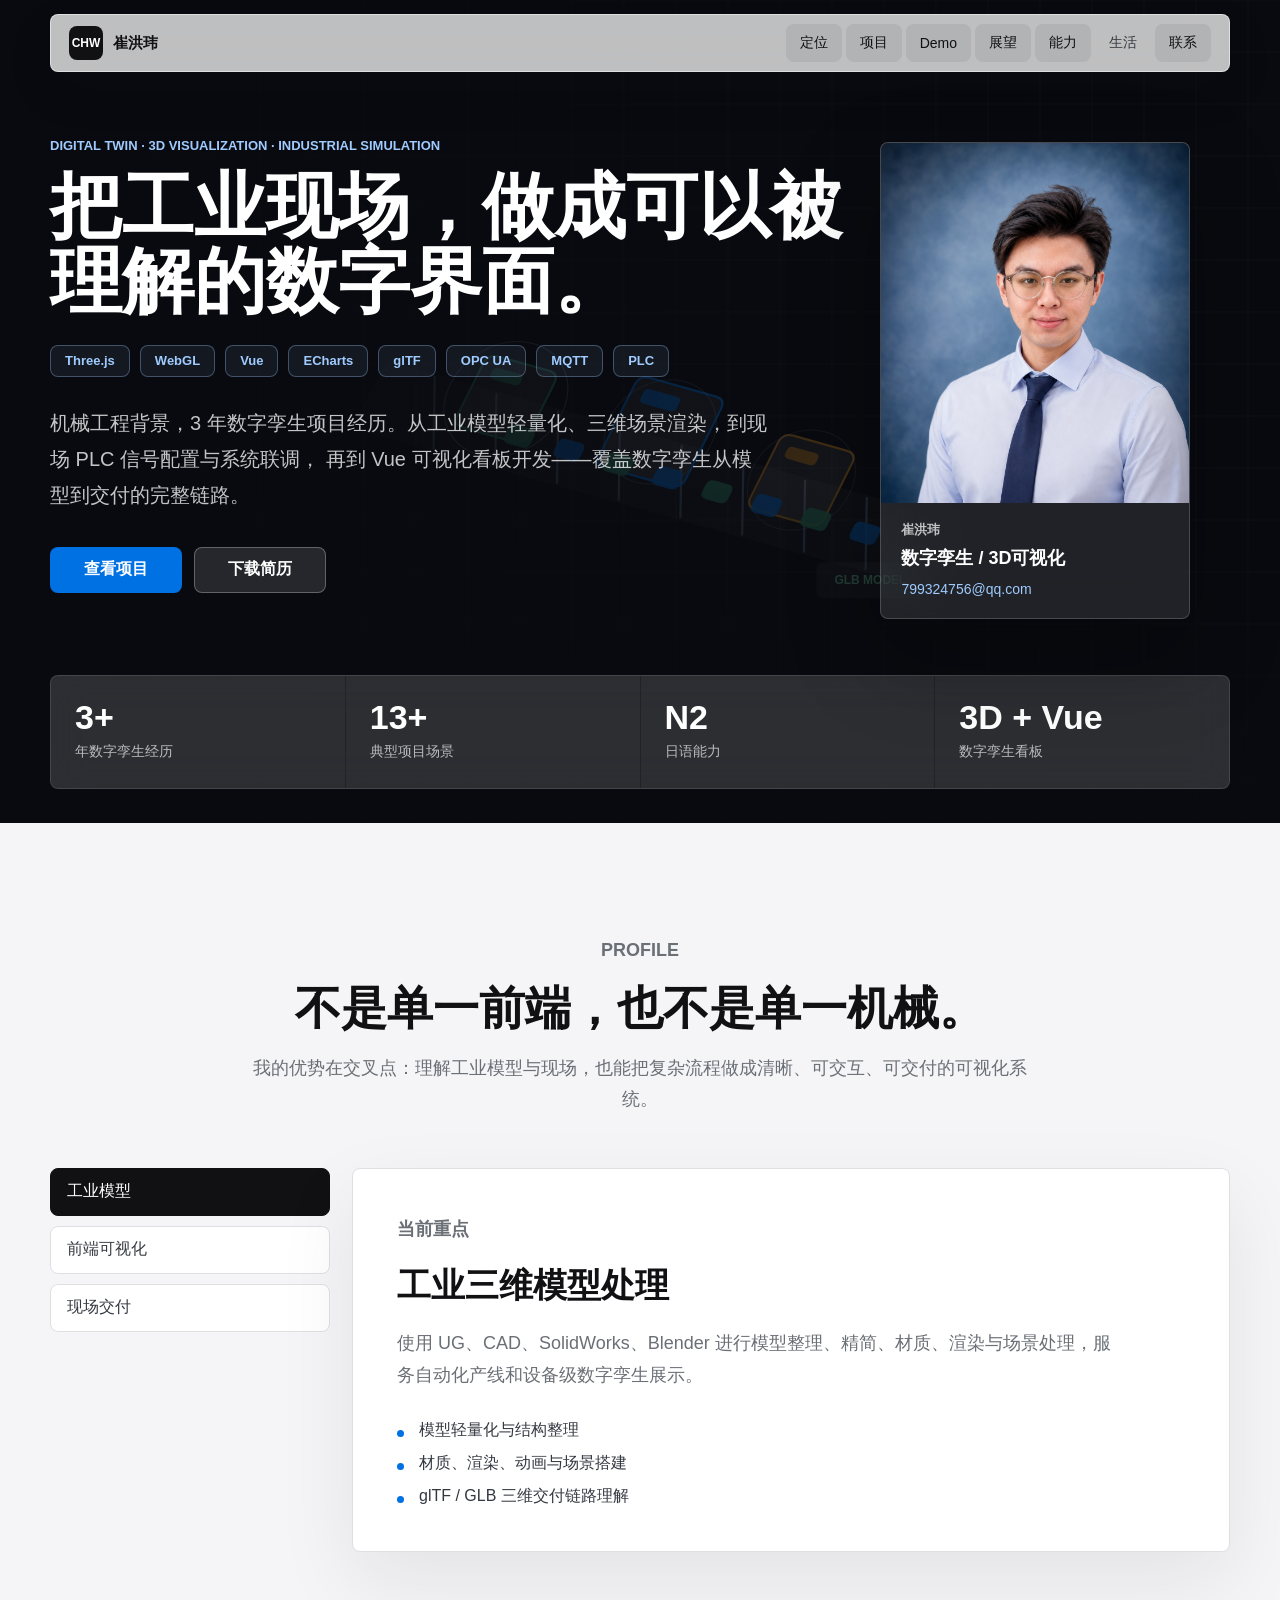
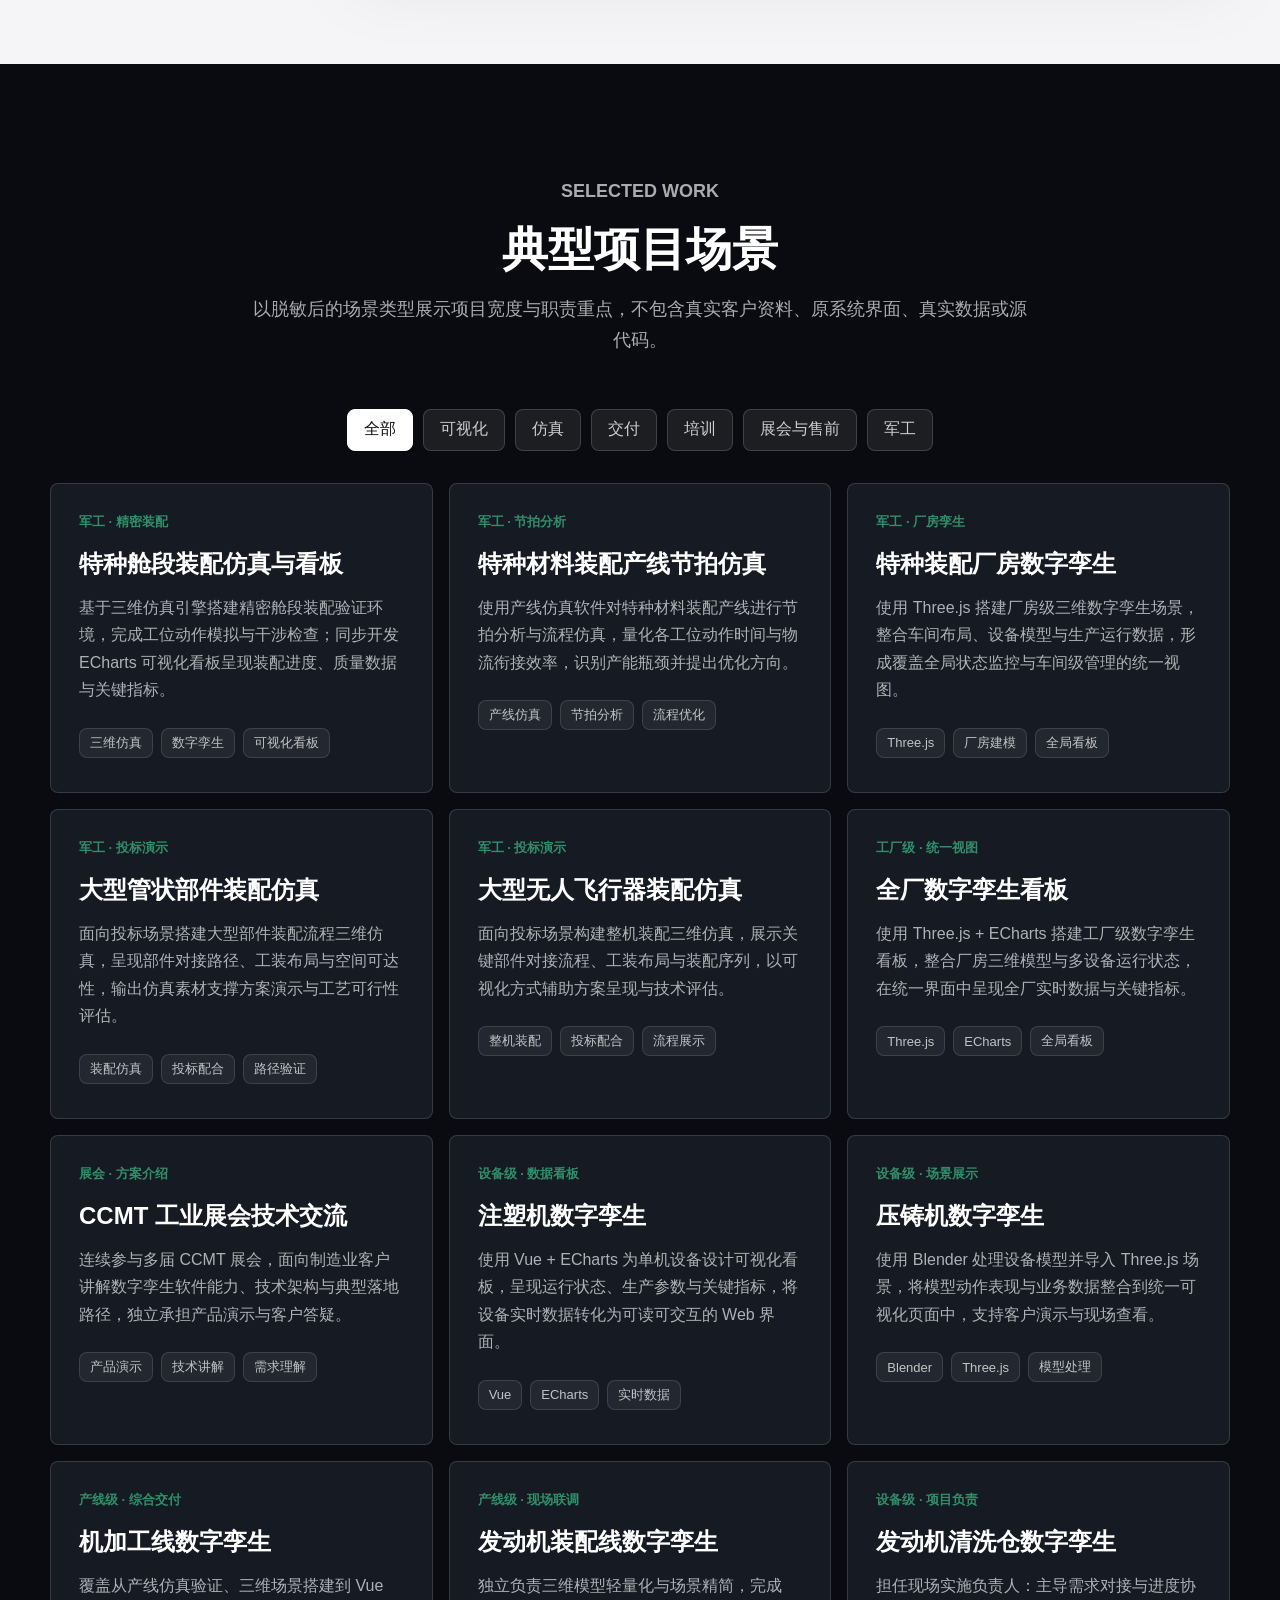
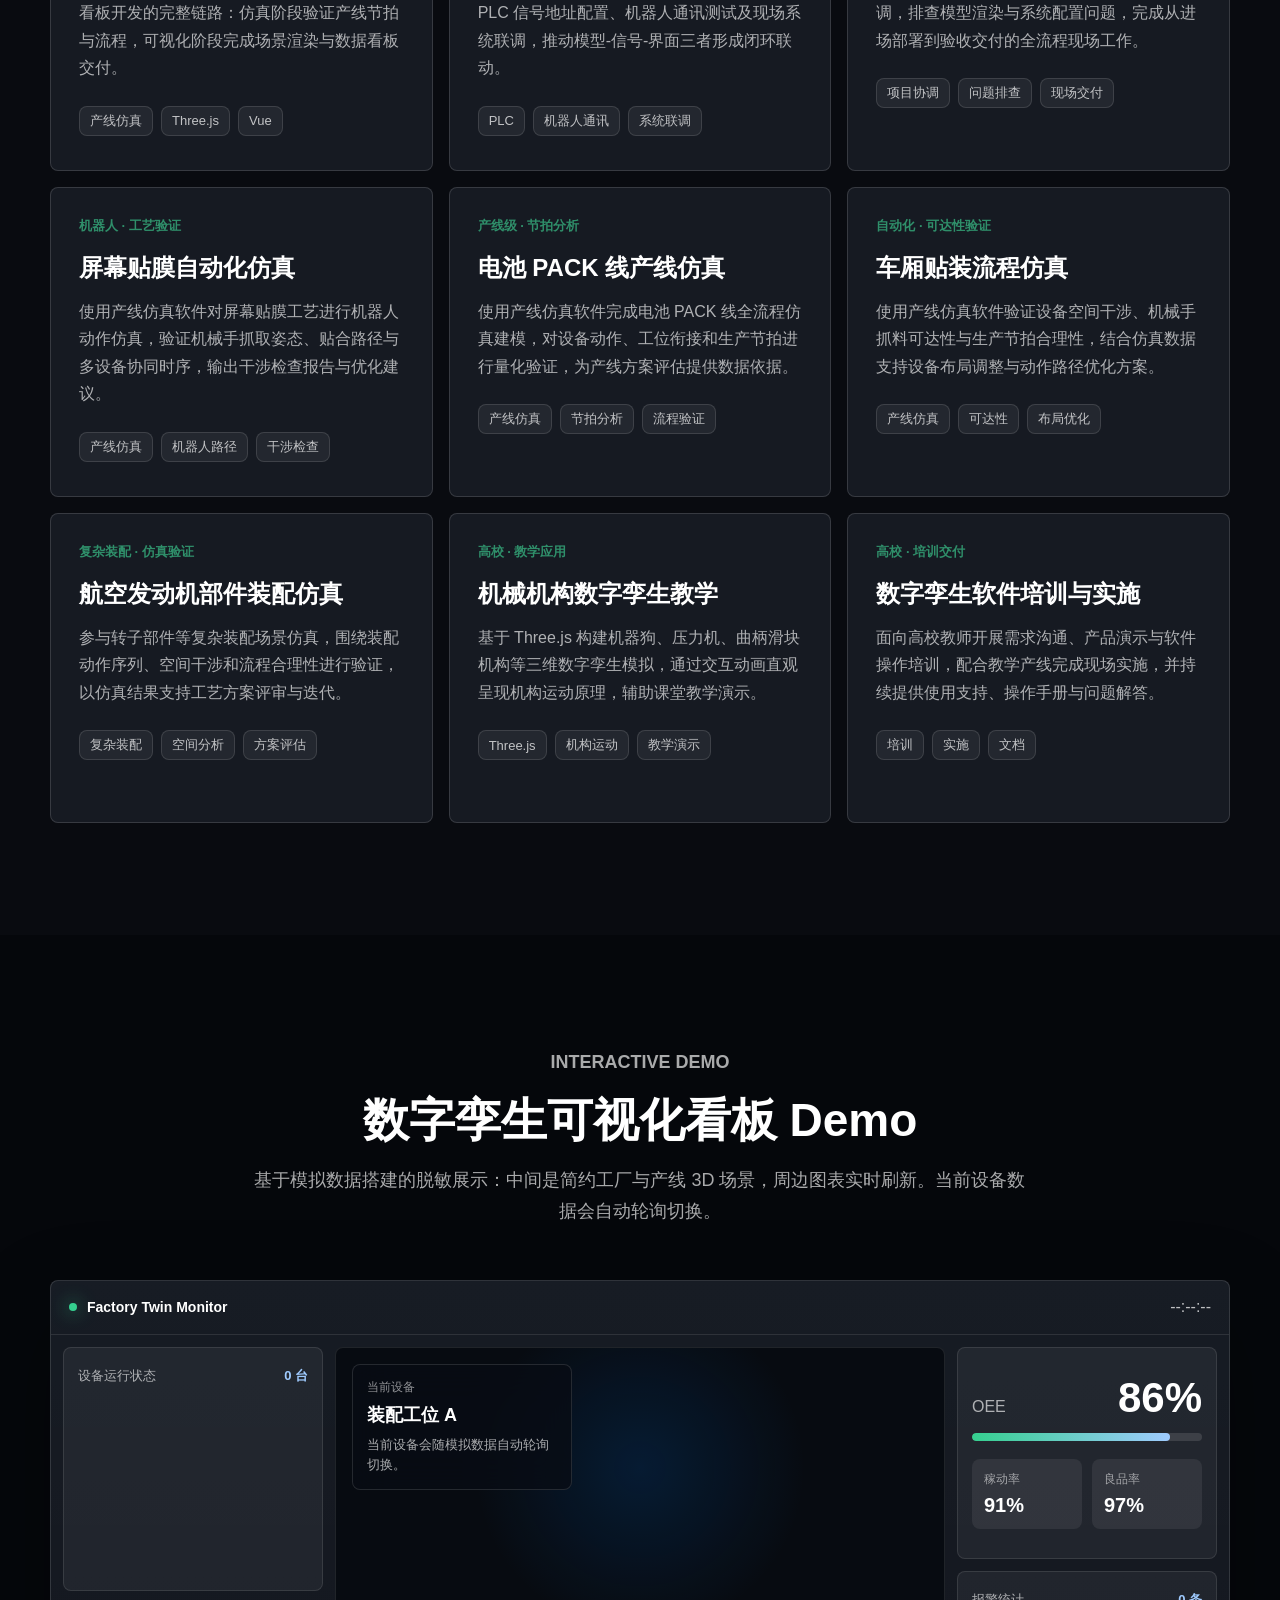
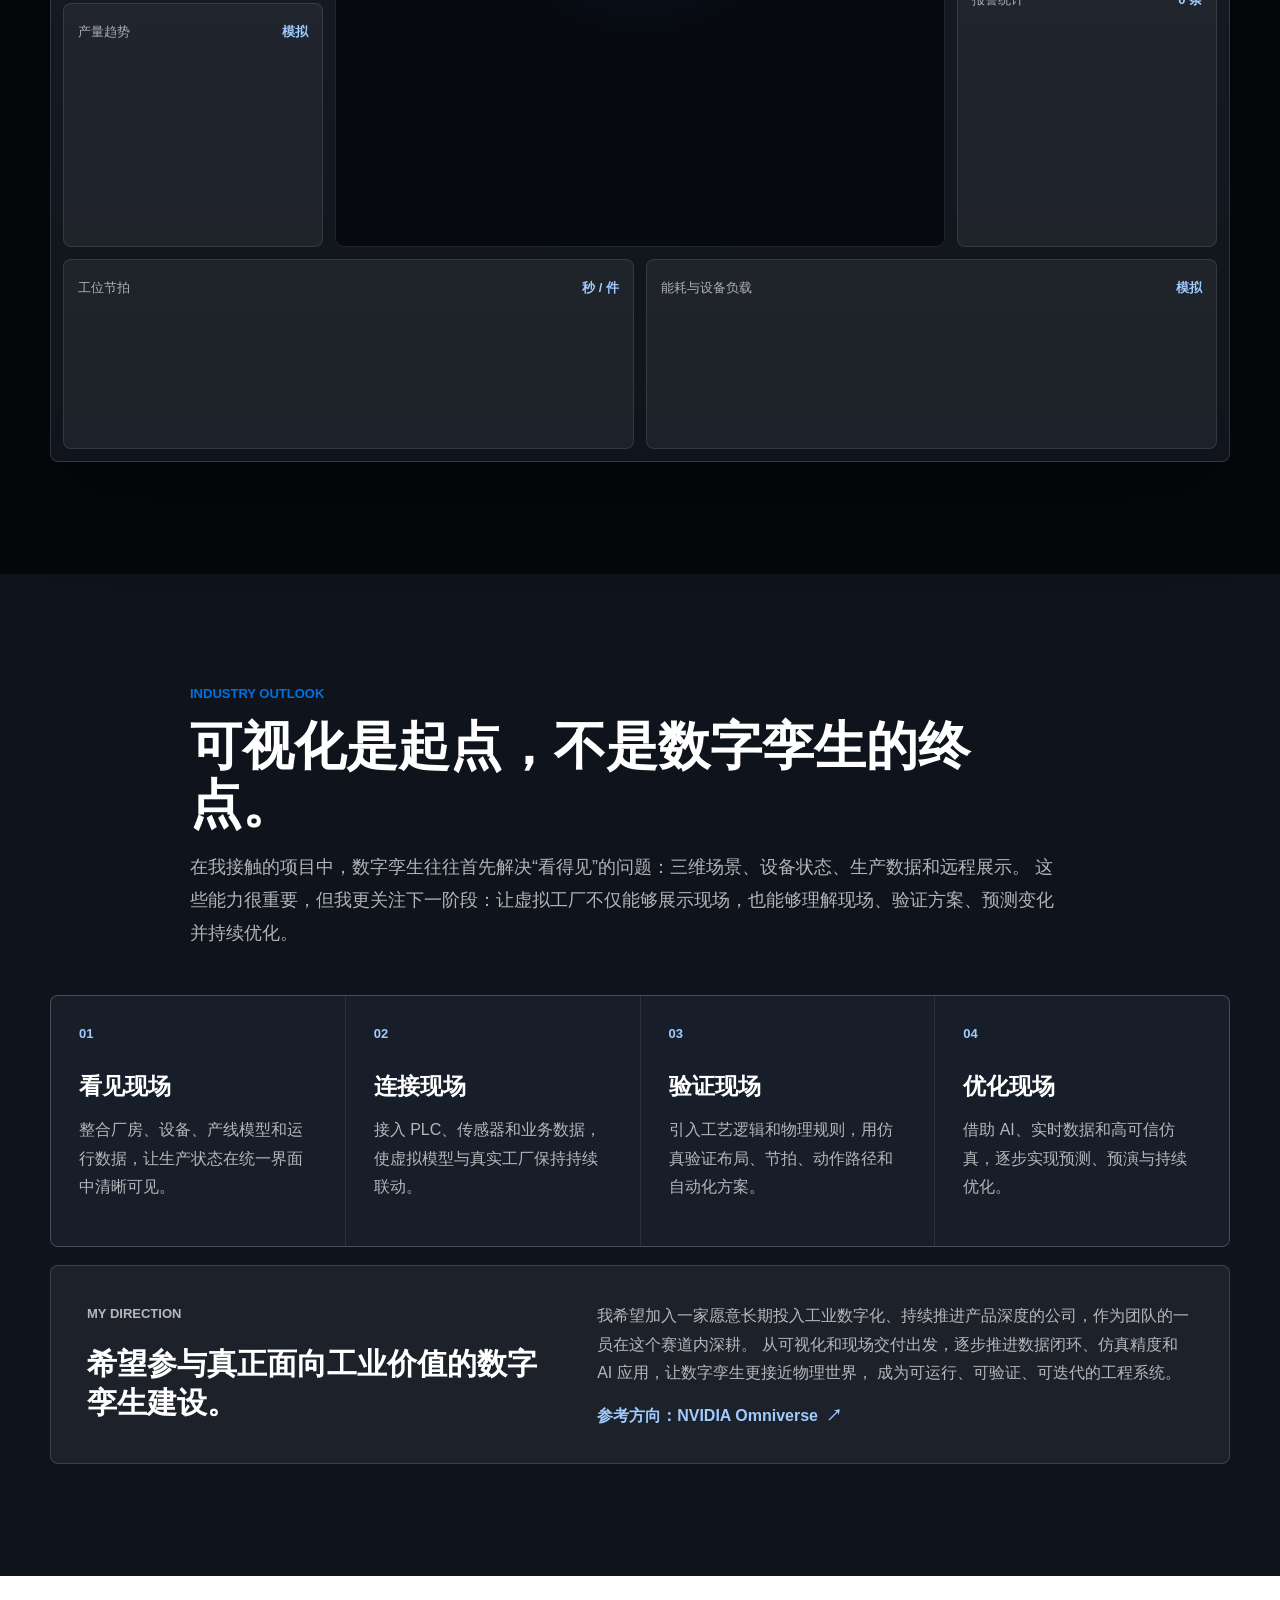
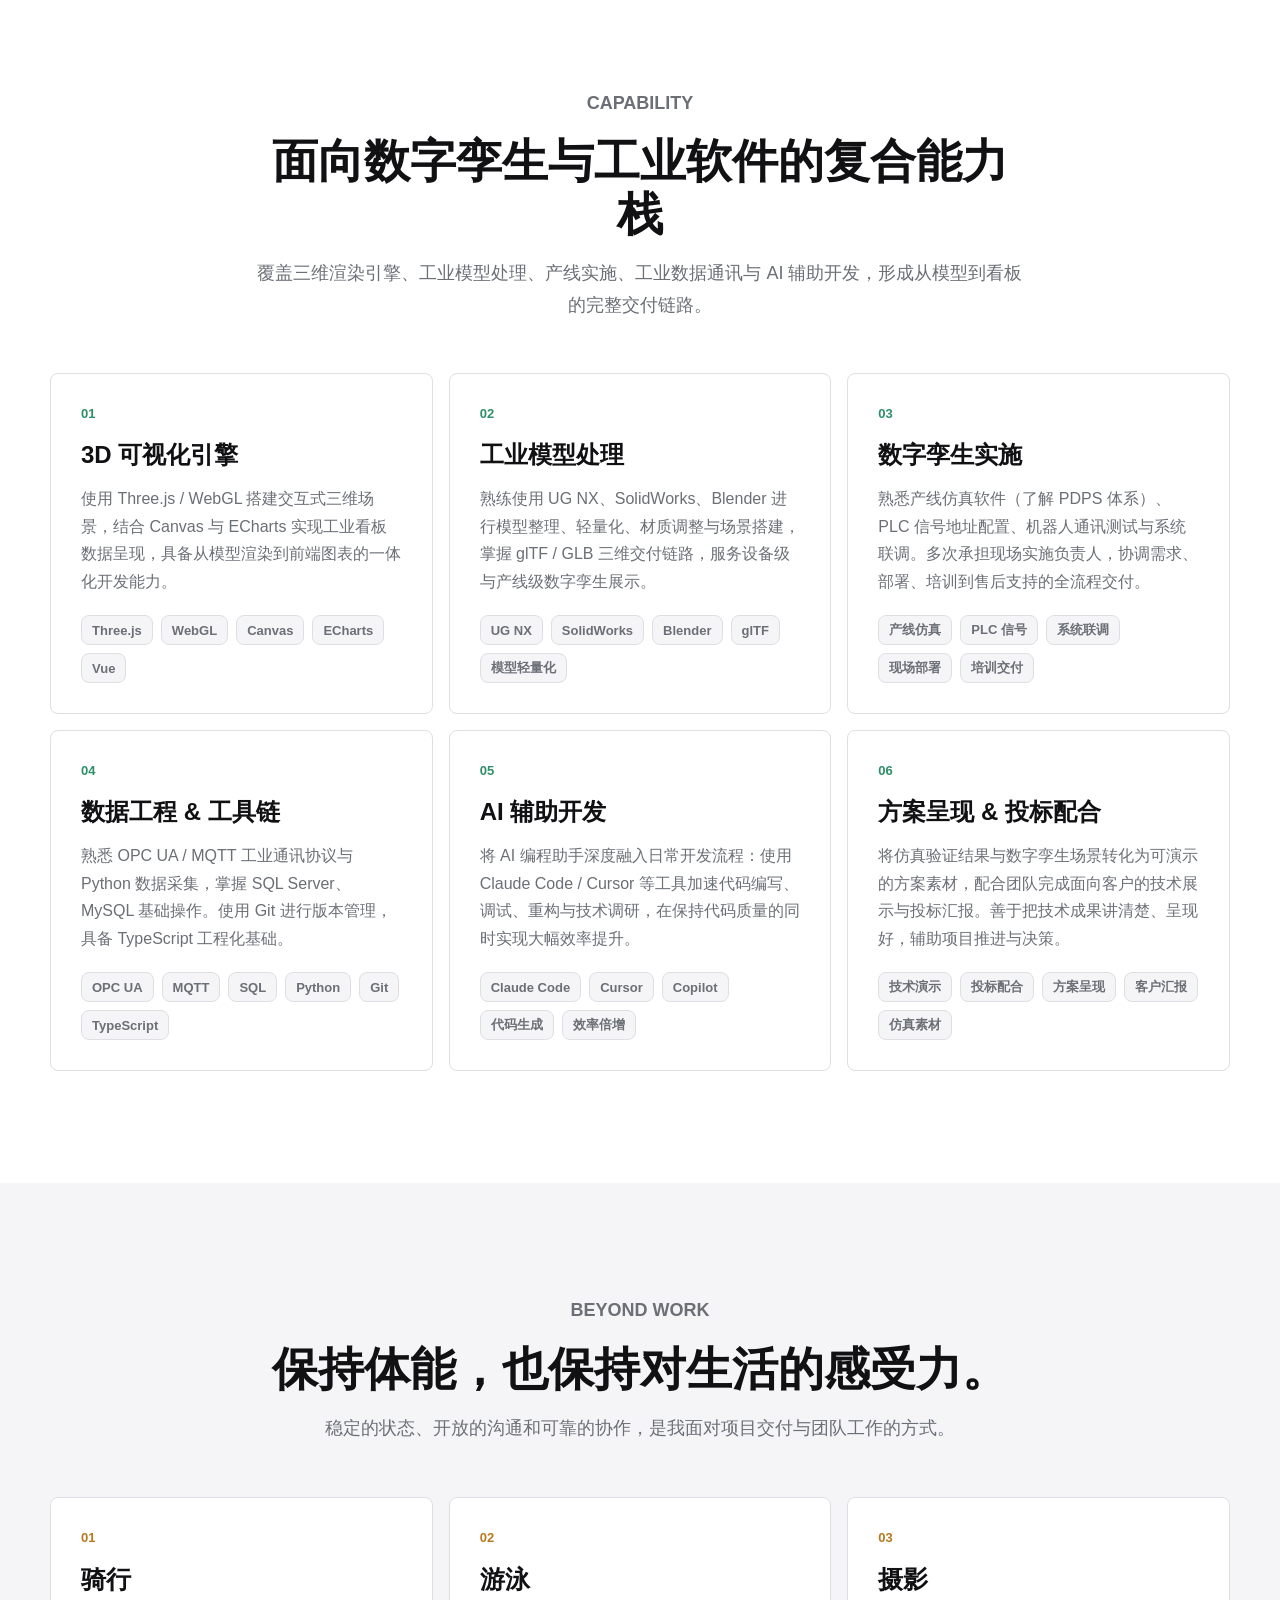
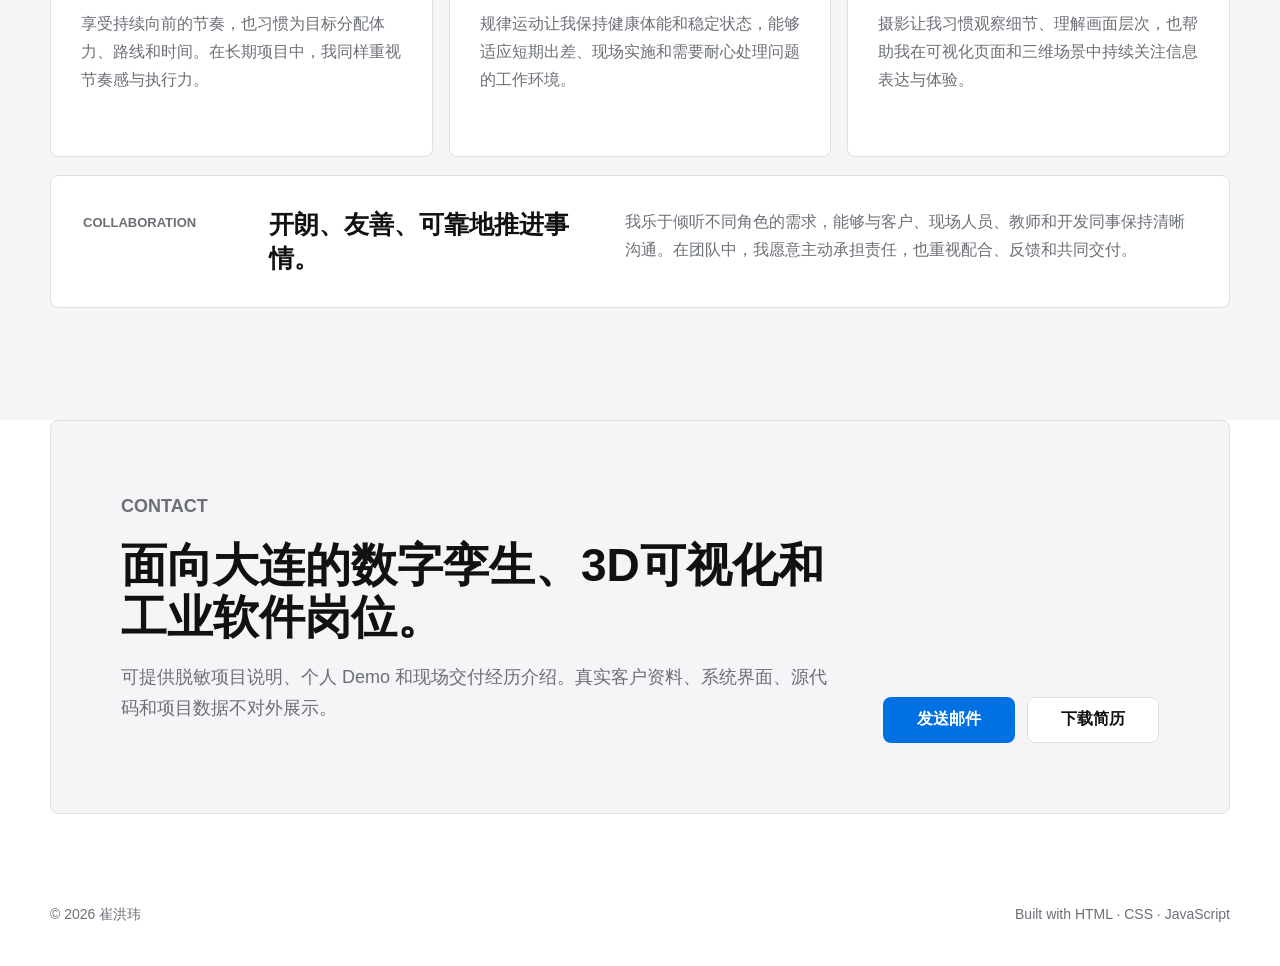
==== index.html @ e76dd3e3 "Hero区优化：新增技术关键词条、强化SEO meta、升级面板统计项" ====
<!doctype html>
<html lang="zh-CN">
  <head>
    <meta charset="UTF-8" />
    <meta name="viewport" content="width=device-width, initial-scale=1.0" />
    <meta
      name="description"
      content="崔洪玮 — 数字孪生工程师，3年工业可视化经验。Three.js / WebGL / Vue / ECharts / glTF / OPC UA / PLC。面向大连的数字孪生、3D可视化和工业软件岗位。"
    />
    <title>崔洪玮 | 数字孪生工程师 · 3D可视化 · 工业仿真</title>
    <link rel="stylesheet" href="./styles.css" />
  </head>
  <body>
    <div class="scroll-progress" aria-hidden="true"></div>

    <header class="site-header">
      <a class="brand" href="#top" aria-label="返回顶部">
        <span class="brand-mark">CHW</span>
        <span>崔洪玮</span>
      </a>
      <nav class="site-nav" aria-label="主导航">
        <a href="#profile">定位</a>
        <a href="#work">项目</a>
        <a href="#demo">Demo</a>
        <a href="#outlook">展望</a>
        <a href="#skills">能力</a>
        <a href="#life">生活</a>
        <a href="#contact">联系</a>
      </nav>
    </header>

    <main id="top">
      <section class="hero" aria-labelledby="hero-title">
        <canvas id="twinCanvas" aria-hidden="true"></canvas>
        <div class="hero-shade" aria-hidden="true"></div>
        <div class="hero-inner">
          <p class="eyebrow">Digital Twin · 3D Visualization · Industrial Simulation</p>
          <h1 id="hero-title">把工业现场，做成可以被理解的数字界面。</h1>
          <div class="hero-tech-strip" aria-label="核心技术栈">
            <span>Three.js</span><span>WebGL</span><span>Vue</span><span>ECharts</span><span>glTF</span><span>OPC UA</span><span>MQTT</span><span>PLC</span>
          </div>
          <p class="hero-copy">
            机械工程背景，3 年数字孪生项目经历。从工业模型轻量化、三维场景渲染，到现场 PLC 信号配置与系统联调，
            再到 Vue 可视化看板开发——覆盖数字孪生从模型到交付的完整链路。
          </p>
          <div class="hero-actions">
            <a class="button primary" href="#work">查看项目</a>
            <a
              class="button ghost"
              href="./assets/resume.pdf"
              download="数字孪生工程师-崔洪玮-大连工业大学-机械工程-本科.pdf"
            >
              下载简历
            </a>
          </div>
        </div>
        <aside class="hero-profile-card" aria-label="个人照片与联系信息">
          <div class="portrait-frame">
            <img src="./assets/portrait.png" alt="崔洪玮证件照" />
          </div>
          <div class="portrait-meta">
            <span>崔洪玮</span>
            <strong>数字孪生 / 3D可视化</strong>
            <a href="mailto:799324756@qq.com">799324756@qq.com</a>
          </div>
        </aside>
        <div class="hero-panel" aria-label="能力摘要">
          <div>
            <strong>3+</strong>
            <span>年数字孪生经历</span>
          </div>
          <div>
            <strong>13+</strong>
            <span>典型项目场景</span>
          </div>
          <div>
            <strong>N2</strong>
            <span>日语能力</span>
          </div>
          <div>
            <strong>3D + Vue</strong>
            <span>数字孪生看板</span>
          </div>
        </div>
      </section>

      <section class="section profile-section" id="profile" aria-labelledby="profile-title">
        <div class="section-heading">
          <p class="eyebrow">Profile</p>
          <h2 id="profile-title">不是单一前端，也不是单一机械。</h2>
          <p>
            我的优势在交叉点：理解工业模型与现场，也能把复杂流程做成清晰、可交互、可交付的可视化系统。
          </p>
        </div>

        <div class="focus-layout">
          <div class="focus-tabs" role="tablist" aria-label="职业定位">
            <button class="focus-tab is-active" type="button" data-focus="model" role="tab" aria-selected="true">
              工业模型
            </button>
            <button class="focus-tab" type="button" data-focus="frontend" role="tab" aria-selected="false">
              前端可视化
            </button>
            <button class="focus-tab" type="button" data-focus="delivery" role="tab" aria-selected="false">
              现场交付
            </button>
          </div>

          <article class="focus-card" id="focusCard">
            <p class="focus-kicker">当前重点</p>
            <h3>工业三维模型处理</h3>
            <p>
              使用 UG、CAD、SolidWorks、Blender 进行模型整理、精简、材质、渲染与场景处理，服务自动化产线和设备级数字孪生展示。
            </p>
            <ul>
              <li>模型轻量化与结构整理</li>
              <li>材质、渲染、动画与场景搭建</li>
              <li>glTF / GLB 三维交付链路理解</li>
            </ul>
          </article>
        </div>
      </section>

      <section class="section dark-section" id="work" aria-labelledby="work-title">
        <div class="section-heading">
          <p class="eyebrow">Selected Work</p>
          <h2 id="work-title">典型项目场景</h2>
          <p>以脱敏后的场景类型展示项目宽度与职责重点，不包含真实客户资料、原系统界面、真实数据或源代码。</p>
        </div>

        <div class="project-filter" role="group" aria-label="项目筛选">
          <button class="filter-button is-active" type="button" data-filter="all">全部</button>
          <button class="filter-button" type="button" data-filter="visual">可视化</button>
          <button class="filter-button" type="button" data-filter="simulation">仿真</button>
          <button class="filter-button" type="button" data-filter="delivery">交付</button>
          <button class="filter-button" type="button" data-filter="training">培训</button>
          <button class="filter-button" type="button" data-filter="presales">展会与售前</button>
          <button class="filter-button" type="button" data-filter="defense">军工</button>
        </div>

        <div class="project-grid">
          <!-- ====== 军工项目 ====== -->
          <article class="project-card" data-tags="defense simulation visual">
            <span class="project-type">军工 · 精密装配</span>
            <h3>特种舱段装配仿真与看板</h3>
            <p>基于三维仿真引擎搭建精密舱段装配验证环境，完成工位动作模拟与干涉检查；同步开发 ECharts 可视化看板呈现装配进度、质量数据与关键指标。</p>
            <div class="tag-row">
              <span>三维仿真</span><span>数字孪生</span><span>可视化看板</span>
            </div>
          </article>

          <article class="project-card" data-tags="defense simulation">
            <span class="project-type">军工 · 节拍分析</span>
            <h3>特种材料装配产线节拍仿真</h3>
            <p>使用产线仿真软件对特种材料装配产线进行节拍分析与流程仿真，量化各工位动作时间与物流衔接效率，识别产能瓶颈并提出优化方向。</p>
            <div class="tag-row">
              <span>产线仿真</span><span>节拍分析</span><span>流程优化</span>
            </div>
          </article>

          <article class="project-card" data-tags="defense visual simulation delivery">
            <span class="project-type">军工 · 厂房孪生</span>
            <h3>特种装配厂房数字孪生</h3>
            <p>使用 Three.js 搭建厂房级三维数字孪生场景，整合车间布局、设备模型与生产运行数据，形成覆盖全局状态监控与车间级管理的统一视图。</p>
            <div class="tag-row">
              <span>Three.js</span><span>厂房建模</span><span>全局看板</span>
            </div>
          </article>

          <article class="project-card" data-tags="defense simulation">
            <span class="project-type">军工 · 投标演示</span>
            <h3>大型管状部件装配仿真</h3>
            <p>面向投标场景搭建大型部件装配流程三维仿真，呈现部件对接路径、工装布局与空间可达性，输出仿真素材支撑方案演示与工艺可行性评估。</p>
            <div class="tag-row">
              <span>装配仿真</span><span>投标配合</span><span>路径验证</span>
            </div>
          </article>

          <article class="project-card" data-tags="defense simulation">
            <span class="project-type">军工 · 投标演示</span>
            <h3>大型无人飞行器装配仿真</h3>
            <p>面向投标场景构建整机装配三维仿真，展示关键部件对接流程、工装布局与装配序列，以可视化方式辅助方案呈现与技术评估。</p>
            <div class="tag-row">
              <span>整机装配</span><span>投标配合</span><span>流程展示</span>
            </div>
          </article>

          <!-- ====== 民品项目 ====== -->
          <article class="project-card" data-tags="visual delivery">
            <span class="project-type">工厂级 · 统一视图</span>
            <h3>全厂数字孪生看板</h3>
            <p>使用 Three.js + ECharts 搭建工厂级数字孪生看板，整合厂房三维模型与多设备运行状态，在统一界面中呈现全厂实时数据与关键指标。</p>
            <div class="tag-row">
              <span>Three.js</span><span>ECharts</span><span>全局看板</span>
            </div>
          </article>

          <article class="project-card" data-tags="presales training">
            <span class="project-type">展会 · 方案介绍</span>
            <h3>CCMT 工业展会技术交流</h3>
            <p>连续参与多届 CCMT 展会，面向制造业客户讲解数字孪生软件能力、技术架构与典型落地路径，独立承担产品演示与客户答疑。</p>
            <div class="tag-row">
              <span>产品演示</span><span>技术讲解</span><span>需求理解</span>
            </div>
          </article>

          <article class="project-card" data-tags="visual delivery">
            <span class="project-type">设备级 · 数据看板</span>
            <h3>注塑机数字孪生</h3>
            <p>使用 Vue + ECharts 为单机设备设计可视化看板，呈现运行状态、生产参数与关键指标，将设备实时数据转化为可读可交互的 Web 界面。</p>
            <div class="tag-row">
              <span>Vue</span><span>ECharts</span><span>实时数据</span>
            </div>
          </article>

          <article class="project-card" data-tags="visual delivery">
            <span class="project-type">设备级 · 场景展示</span>
            <h3>压铸机数字孪生</h3>
            <p>使用 Blender 处理设备模型并导入 Three.js 场景，将模型动作表现与业务数据整合到统一可视化页面中，支持客户演示与现场查看。</p>
            <div class="tag-row">
              <span>Blender</span><span>Three.js</span><span>模型处理</span>
            </div>
          </article>

          <article class="project-card" data-tags="visual simulation delivery">
            <span class="project-type">产线级 · 综合交付</span>
            <h3>机加工线数字孪生</h3>
            <p>覆盖从产线仿真验证、三维场景搭建到 Vue 看板开发的完整链路：仿真阶段验证产线节拍与流程，可视化阶段完成场景渲染与数据看板交付。</p>
            <div class="tag-row">
              <span>产线仿真</span><span>Three.js</span><span>Vue</span>
            </div>
          </article>

          <article class="project-card" data-tags="visual delivery">
            <span class="project-type">产线级 · 现场联调</span>
            <h3>发动机装配线数字孪生</h3>
            <p>独立负责三维模型轻量化与场景精简，完成 PLC 信号地址配置、机器人通讯测试及现场系统联调，推动模型-信号-界面三者形成闭环联动。</p>
            <div class="tag-row">
              <span>PLC</span><span>机器人通讯</span><span>系统联调</span>
            </div>
          </article>

          <article class="project-card" data-tags="delivery visual">
            <span class="project-type">设备级 · 项目负责</span>
            <h3>发动机清洗仓数字孪生</h3>
            <p>担任现场实施负责人：主导需求对接与进度协调，排查模型渲染与系统配置问题，完成从进场部署到验收交付的全流程现场工作。</p>
            <div class="tag-row">
              <span>项目协调</span><span>问题排查</span><span>现场交付</span>
            </div>
          </article>

          <article class="project-card" data-tags="simulation">
            <span class="project-type">机器人 · 工艺验证</span>
            <h3>屏幕贴膜自动化仿真</h3>
            <p>使用产线仿真软件对屏幕贴膜工艺进行机器人动作仿真，验证机械手抓取姿态、贴合路径与多设备协同时序，输出干涉检查报告与优化建议。</p>
            <div class="tag-row">
              <span>产线仿真</span><span>机器人路径</span><span>干涉检查</span>
            </div>
          </article>

          <article class="project-card" data-tags="simulation">
            <span class="project-type">产线级 · 节拍分析</span>
            <h3>电池 PACK 线产线仿真</h3>
            <p>使用产线仿真软件完成电池 PACK 线全流程仿真建模，对设备动作、工位衔接和生产节拍进行量化验证，为产线方案评估提供数据依据。</p>
            <div class="tag-row">
              <span>产线仿真</span><span>节拍分析</span><span>流程验证</span>
            </div>
          </article>

          <article class="project-card" data-tags="simulation">
            <span class="project-type">自动化 · 可达性验证</span>
            <h3>车厢贴装流程仿真</h3>
            <p>使用产线仿真软件验证设备空间干涉、机械手抓料可达性与生产节拍合理性，结合仿真数据支持设备布局调整与动作路径优化方案。</p>
            <div class="tag-row">
              <span>产线仿真</span><span>可达性</span><span>布局优化</span>
            </div>
          </article>

          <article class="project-card" data-tags="simulation">
            <span class="project-type">复杂装配 · 仿真验证</span>
            <h3>航空发动机部件装配仿真</h3>
            <p>参与转子部件等复杂装配场景仿真，围绕装配动作序列、空间干涉和流程合理性进行验证，以仿真结果支持工艺方案评审与迭代。</p>
            <div class="tag-row">
              <span>复杂装配</span><span>空间分析</span><span>方案评估</span>
            </div>
          </article>

          <article class="project-card" data-tags="training visual">
            <span class="project-type">高校 · 教学应用</span>
            <h3>机械机构数字孪生教学</h3>
            <p>基于 Three.js 构建机器狗、压力机、曲柄滑块机构等三维数字孪生模拟，通过交互动画直观呈现机构运动原理，辅助课堂教学演示。</p>
            <div class="tag-row">
              <span>Three.js</span><span>机构运动</span><span>教学演示</span>
            </div>
          </article>

          <article class="project-card" data-tags="training delivery presales">
            <span class="project-type">高校 · 培训交付</span>
            <h3>数字孪生软件培训与实施</h3>
            <p>面向高校教师开展需求沟通、产品演示与软件操作培训，配合教学产线完成现场实施，并持续提供使用支持、操作手册与问题解答。</p>
            <div class="tag-row">
              <span>培训</span><span>实施</span><span>文档</span>
            </div>
          </article>
        </div>
      </section>

      <section class="section demo-section" id="demo" aria-labelledby="demo-title">
        <div class="section-heading">
          <p class="eyebrow">Interactive Demo</p>
          <h2 id="demo-title">数字孪生可视化看板 Demo</h2>
          <p>
            基于模拟数据搭建的脱敏展示：中间是简约工厂与产线 3D 场景，周边图表实时刷新。当前设备数据会自动轮询切换。
          </p>
        </div>

        <div class="dashboard-shell">
          <div class="dashboard-topbar">
            <div>
              <span class="live-dot" aria-hidden="true"></span>
              <strong>Factory Twin Monitor</strong>
            </div>
            <span id="dashboardTime">--:--:--</span>
          </div>

          <div class="dashboard-grid">
            <aside class="dashboard-side">
              <div class="chart-panel">
                <div class="panel-title">
                  <span>设备运行状态</span>
                  <strong id="statusTotal">0 台</strong>
                </div>
                <div class="chart-box" id="statusChart"></div>
              </div>
              <div class="chart-panel">
                <div class="panel-title">
                  <span>产量趋势</span>
                  <strong>模拟</strong>
                </div>
                <div class="chart-box" id="outputChart"></div>
              </div>
            </aside>

            <div class="twin-stage">
              <canvas id="factoryTwinCanvas" aria-label="工厂级数字孪生 Three.js 场景"></canvas>
              <div class="device-info" id="deviceInfo">
                <span>当前设备</span>
                <strong>装配工位 A</strong>
                <p>当前设备会随模拟数据自动轮询切换。</p>
              </div>

            </div>

            <aside class="dashboard-side">
              <div class="chart-panel metric-panel">
                <div class="metric-row">
                  <span>OEE</span>
                  <strong id="oeeValue">86%</strong>
                </div>
                <div class="metric-bar">
                  <span id="oeeBar"></span>
                </div>
                <div class="metric-grid">
                  <div><span>稼动率</span><strong id="availabilityValue">91%</strong></div>
                  <div><span>良品率</span><strong id="qualityValue">97%</strong></div>
                </div>
              </div>
              <div class="chart-panel">
                <div class="panel-title">
                  <span>报警统计</span>
                  <strong id="alarmTotal">0 条</strong>
                </div>
                <div class="chart-box" id="alarmChart"></div>
              </div>
            </aside>

            <div class="dashboard-bottom">
              <div class="chart-panel">
                <div class="panel-title">
                  <span>工位节拍</span>
                  <strong>秒 / 件</strong>
                </div>
                <div class="chart-box compact" id="cycleChart"></div>
              </div>
              <div class="chart-panel">
                <div class="panel-title">
                  <span>能耗与设备负载</span>
                  <strong>模拟</strong>
                </div>
                <div class="chart-box compact" id="energyChart"></div>
              </div>
            </div>
          </div>
        </div>
      </section>

      <section class="section outlook-section" id="outlook" aria-labelledby="outlook-title">
        <div class="outlook-heading">
          <p class="eyebrow">Industry Outlook</p>
          <h2 id="outlook-title">可视化是起点，不是数字孪生的终点。</h2>
          <p>
            在我接触的项目中，数字孪生往往首先解决“看得见”的问题：三维场景、设备状态、生产数据和远程展示。
            这些能力很重要，但我更关注下一阶段：让虚拟工厂不仅能够展示现场，也能够理解现场、验证方案、预测变化并持续优化。
          </p>
        </div>

        <div class="outlook-stage-grid">
          <article class="outlook-stage">
            <span>01</span>
            <h3>看见现场</h3>
            <p>整合厂房、设备、产线模型和运行数据，让生产状态在统一界面中清晰可见。</p>
          </article>
          <article class="outlook-stage">
            <span>02</span>
            <h3>连接现场</h3>
            <p>接入 PLC、传感器和业务数据，使虚拟模型与真实工厂保持持续联动。</p>
          </article>
          <article class="outlook-stage">
            <span>03</span>
            <h3>验证现场</h3>
            <p>引入工艺逻辑和物理规则，用仿真验证布局、节拍、动作路径和自动化方案。</p>
          </article>
          <article class="outlook-stage">
            <span>04</span>
            <h3>优化现场</h3>
            <p>借助 AI、实时数据和高可信仿真，逐步实现预测、预演与持续优化。</p>
          </article>
        </div>

        <div class="outlook-vision">
          <div>
            <p class="eyebrow">My Direction</p>
            <h3>希望参与真正面向工业价值的数字孪生建设。</h3>
          </div>
          <div>
            <p>
              我希望加入一家愿意长期投入工业数字化、持续推进产品深度的公司，作为团队的一员在这个赛道内深耕。
              从可视化和现场交付出发，逐步推进数据闭环、仿真精度和 AI 应用，让数字孪生更接近物理世界，
              成为可运行、可验证、可迭代的工程系统。
            </p>
            <a
              class="text-link"
              href="https://www.nvidia.com/en-us/omniverse/enterprise/"
              target="_blank"
              rel="noreferrer"
            >
              参考方向：NVIDIA Omniverse
            </a>
          </div>
        </div>
      </section>

      <section class="section skills-section" id="skills" aria-labelledby="skills-title">
        <div class="section-heading">
          <p class="eyebrow">Capability</p>
          <h2 id="skills-title">面向数字孪生与工业软件的复合能力栈</h2>
          <p>覆盖三维渲染引擎、工业模型处理、产线实施、工业数据通讯与 AI 辅助开发，形成从模型到看板的完整交付链路。</p>
        </div>

        <div class="skills-grid">
          <article class="skill-card">
            <span class="skill-index">01</span>
            <h3>3D 可视化引擎</h3>
            <p>使用 Three.js / WebGL 搭建交互式三维场景，结合 Canvas 与 ECharts 实现工业看板数据呈现，具备从模型渲染到前端图表的一体化开发能力。</p>
            <div class="tag-row skill-tags">
              <span>Three.js</span><span>WebGL</span><span>Canvas</span><span>ECharts</span><span>Vue</span>
            </div>
          </article>
          <article class="skill-card">
            <span class="skill-index">02</span>
            <h3>工业模型处理</h3>
            <p>熟练使用 UG NX、SolidWorks、Blender 进行模型整理、轻量化、材质调整与场景搭建，掌握 glTF / GLB 三维交付链路，服务设备级与产线级数字孪生展示。</p>
            <div class="tag-row skill-tags">
              <span>UG NX</span><span>SolidWorks</span><span>Blender</span><span>glTF</span><span>模型轻量化</span>
            </div>
          </article>
          <article class="skill-card">
            <span class="skill-index">03</span>
            <h3>数字孪生实施</h3>
            <p>熟悉产线仿真软件（了解 PDPS 体系）、PLC 信号地址配置、机器人通讯测试与系统联调。多次承担现场实施负责人，协调需求、部署、培训到售后支持的全流程交付。</p>
            <div class="tag-row skill-tags">
              <span>产线仿真</span><span>PLC 信号</span><span>系统联调</span><span>现场部署</span><span>培训交付</span>
            </div>
          </article>
          <article class="skill-card">
            <span class="skill-index">04</span>
            <h3>数据工程 & 工具链</h3>
            <p>熟悉 OPC UA / MQTT 工业通讯协议与 Python 数据采集，掌握 SQL Server、MySQL 基础操作。使用 Git 进行版本管理，具备 TypeScript 工程化基础。</p>
            <div class="tag-row skill-tags">
              <span>OPC UA</span><span>MQTT</span><span>SQL</span><span>Python</span><span>Git</span><span>TypeScript</span>
            </div>
          </article>
          <article class="skill-card">
            <span class="skill-index">05</span>
            <h3>AI 辅助开发</h3>
            <p>将 AI 编程助手深度融入日常开发流程：使用 Claude Code / Cursor 等工具加速代码编写、调试、重构与技术调研，在保持代码质量的同时实现大幅效率提升。</p>
            <div class="tag-row skill-tags">
              <span>Claude Code</span><span>Cursor</span><span>Copilot</span><span>代码生成</span><span>效率倍增</span>
            </div>
          </article>
          <article class="skill-card">
            <span class="skill-index">06</span>
            <h3>方案呈现 & 投标配合</h3>
            <p>将仿真验证结果与数字孪生场景转化为可演示的方案素材，配合团队完成面向客户的技术展示与投标汇报。善于把技术成果讲清楚、呈现好，辅助项目推进与决策。</p>
            <div class="tag-row skill-tags">
              <span>技术演示</span><span>投标配合</span><span>方案呈现</span><span>客户汇报</span><span>仿真素材</span>
            </div>
          </article>
        </div>
      </section>

      <section class="section life-section" id="life" aria-labelledby="life-title">
        <div class="section-heading">
          <p class="eyebrow">Beyond Work</p>
          <h2 id="life-title">保持体能，也保持对生活的感受力。</h2>
          <p>稳定的状态、开放的沟通和可靠的协作，是我面对项目交付与团队工作的方式。</p>
        </div>

        <div class="life-grid">
          <article class="life-card">
            <span class="life-index">01</span>
            <h3>骑行</h3>
            <p>享受持续向前的节奏，也习惯为目标分配体力、路线和时间。在长期项目中，我同样重视节奏感与执行力。</p>
          </article>
          <article class="life-card">
            <span class="life-index">02</span>
            <h3>游泳</h3>
            <p>规律运动让我保持健康体能和稳定状态，能够适应短期出差、现场实施和需要耐心处理问题的工作环境。</p>
          </article>
          <article class="life-card">
            <span class="life-index">03</span>
            <h3>摄影</h3>
            <p>摄影让我习惯观察细节、理解画面层次，也帮助我在可视化页面和三维场景中持续关注信息表达与体验。</p>
          </article>
        </div>

        <div class="collaboration-strip">
          <p class="eyebrow">Collaboration</p>
          <h3>开朗、友善、可靠地推进事情。</h3>
          <p>
            我乐于倾听不同角色的需求，能够与客户、现场人员、教师和开发同事保持清晰沟通。在团队中，我愿意主动承担责任，也重视配合、反馈和共同交付。
          </p>
        </div>
      </section>

      <section class="section contact-section" id="contact" aria-labelledby="contact-title">
        <div class="contact-copy">
          <p class="eyebrow">Contact</p>
          <h2 id="contact-title">面向大连的数字孪生、3D可视化和工业软件岗位。</h2>
          <p>
            可提供脱敏项目说明、个人 Demo 和现场交付经历介绍。真实客户资料、系统界面、源代码和项目数据不对外展示。
          </p>
        </div>
        <div class="contact-actions">
          <a class="button primary" href="mailto:799324756@qq.com">发送邮件</a>
          <a
            class="button ghost"
            href="./assets/resume.pdf"
            download="数字孪生工程师-崔洪玮-大连工业大学-机械工程-本科.pdf"
          >
            下载简历
          </a>
        </div>
      </section>
    </main>

    <footer class="site-footer">
      <span>© 2026 崔洪玮</span>
      <span>Built with HTML · CSS · JavaScript</span>
    </footer>

    <script src="./app.js"></script>
    <script src="./dashboard.bundle.js?v=20260608-4"></script>
  </body>
</html>
---- styles.css ----
:root {
  color-scheme: light;
  --ink: #111114;
  --muted: #6b6f76;
  --subtle: #f5f5f7;
  --line: #dedfe3;
  --panel: rgba(255, 255, 255, 0.78);
  --dark: #090b10;
  --dark-soft: #161a22;
  --blue: #0071e3;
  --green: #2f8f6a;
  --amber: #b7791f;
  --max: 1180px;
}

* {
  box-sizing: border-box;
}

html {
  scroll-behavior: smooth;
}

body {
  margin: 0;
  color: var(--ink);
  background: #ffffff;
  font-family:
    -apple-system,
    BlinkMacSystemFont,
    "SF Pro Display",
    "Segoe UI",
    "Microsoft YaHei",
    "PingFang SC",
    sans-serif;
  letter-spacing: 0;
}

body.is-menu-open {
  overflow: hidden;
}

a {
  color: inherit;
  text-decoration: none;
}

button {
  font: inherit;
}

.scroll-progress {
  position: fixed;
  top: 0;
  left: 0;
  z-index: 100;
  width: 0;
  height: 2px;
  background: var(--blue);
}

.site-header {
  position: fixed;
  top: 0;
  left: 0;
  right: 0;
  z-index: 90;
  display: flex;
  align-items: center;
  justify-content: space-between;
  width: min(var(--max), calc(100% - 40px));
  height: 58px;
  margin: 14px auto 0;
  padding: 0 18px;
  border: 1px solid rgba(255, 255, 255, 0.5);
  border-radius: 8px;
  background: rgba(255, 255, 255, 0.74);
  backdrop-filter: blur(22px);
  box-shadow: 0 18px 50px rgba(20, 22, 30, 0.08);
}

.brand {
  display: inline-flex;
  align-items: center;
  gap: 10px;
  font-size: 15px;
  font-weight: 650;
}

.brand-mark {
  display: grid;
  place-items: center;
  width: 34px;
  height: 34px;
  border-radius: 8px;
  color: #ffffff;
  background: #111114;
  font-size: 12px;
  font-weight: 700;
}

.site-nav {
  display: flex;
  gap: 4px;
}

.site-nav a {
  display: inline-flex;
  align-items: center;
  min-height: 38px;
  padding: 0 14px;
  border-radius: 8px;
  color: #383b41;
  font-size: 14px;
  transition:
    background 180ms ease,
    color 180ms ease;
}

.site-nav a:hover,
.site-nav a.is-active {
  color: var(--ink);
  background: rgba(17, 17, 20, 0.07);
}

.hero {
  position: relative;
  min-height: 88vh;
  overflow: hidden;
  display: grid;
  align-items: end;
  padding: 138px 20px 34px;
  color: #ffffff;
  background: #080a0f;
}

#twinCanvas {
  position: absolute;
  inset: 0;
  width: 100%;
  height: 100%;
}

.hero-shade {
  position: absolute;
  inset: 0;
  background:
    linear-gradient(90deg, rgba(8, 10, 15, 0.96) 0%, rgba(8, 10, 15, 0.78) 40%, rgba(8, 10, 15, 0.38) 100%),
    linear-gradient(0deg, rgba(8, 10, 15, 0.96) 0%, rgba(8, 10, 15, 0.18) 42%, rgba(8, 10, 15, 0.24) 100%);
}

.hero-inner {
  position: relative;
  z-index: 1;
  width: min(var(--max), 100%);
  margin: 0 auto;
  padding-bottom: 82px;
}

.hero-profile-card {
  position: absolute;
  right: max(7vw, calc((100vw - var(--max)) / 2));
  top: 142px;
  z-index: 2;
  width: 310px;
  overflow: hidden;
  border: 1px solid rgba(255, 255, 255, 0.18);
  border-radius: 8px;
  background: rgba(255, 255, 255, 0.1);
  backdrop-filter: blur(24px);
  box-shadow: 0 36px 90px rgba(0, 0, 0, 0.28);
}

.portrait-frame {
  position: relative;
  height: 360px;
  overflow: hidden;
  background: rgba(255, 255, 255, 0.08);
}

.portrait-frame img {
  display: block;
  width: 100%;
  height: 100%;
  object-fit: cover;
  object-position: 50% 30%;
}

.portrait-meta {
  padding: 18px 20px 20px;
  color: #ffffff;
}

.portrait-meta span {
  display: block;
  margin-bottom: 7px;
  color: rgba(255, 255, 255, 0.72);
  font-size: 13px;
  font-weight: 650;
}

.portrait-meta strong {
  display: block;
  margin-bottom: 10px;
  font-size: 18px;
  line-height: 1.35;
}

.portrait-meta a {
  color: #9fcbff;
  font-size: 14px;
}

.eyebrow {
  margin: 0 0 16px;
  color: var(--blue);
  font-size: 13px;
  font-weight: 700;
  text-transform: uppercase;
}

.hero .eyebrow {
  color: #9fcbff;
}

h1,
h2,
h3,
p {
  margin-top: 0;
}

h1 {
  max-width: 850px;
  margin-bottom: 26px;
  font-size: 72px;
  line-height: 1.04;
  font-weight: 750;
}

.hero-tech-strip {
  display: flex;
  flex-wrap: wrap;
  gap: 10px;
  max-width: 720px;
  margin-bottom: 28px;
}

.hero-tech-strip span {
  display: inline-flex;
  align-items: center;
  min-height: 32px;
  padding: 0 14px;
  border: 1px solid rgba(159, 203, 255, 0.32);
  border-radius: 8px;
  color: #9fcbff;
  font-size: 13px;
  font-weight: 650;
  background: rgba(159, 203, 255, 0.08);
}

.hero-copy {
  max-width: 720px;
  margin-bottom: 34px;
  color: rgba(255, 255, 255, 0.76);
  font-size: 20px;
  line-height: 1.8;
}

.hero-actions,
.contact-actions {
  display: flex;
  flex-wrap: wrap;
  gap: 12px;
}

.button {
  display: inline-flex;
  align-items: center;
  justify-content: center;
  min-width: 132px;
  min-height: 46px;
  padding: 0 18px;
  border: 1px solid transparent;
  border-radius: 8px;
  cursor: pointer;
  font-weight: 650;
  transition:
    transform 180ms ease,
    border-color 180ms ease,
    background 180ms ease;
}

.button:hover {
  transform: translateY(-1px);
}

.button.primary {
  color: #ffffff;
  background: var(--blue);
}

.button.ghost {
  color: #ffffff;
  background: rgba(255, 255, 255, 0.12);
  border-color: rgba(255, 255, 255, 0.28);
}

.contact-section .button.ghost {
  color: var(--ink);
  background: #ffffff;
  border-color: var(--line);
}

.hero-panel {
  position: relative;
  z-index: 1;
  display: grid;
  grid-template-columns: repeat(4, 1fr);
  gap: 1px;
  width: min(var(--max), calc(100% - 40px));
  margin: 0 auto;
  overflow: hidden;
  border: 1px solid rgba(255, 255, 255, 0.16);
  border-radius: 8px;
  background: rgba(255, 255, 255, 0.1);
  backdrop-filter: blur(20px);
}

.hero-panel div {
  min-height: 112px;
  padding: 24px;
  background: rgba(255, 255, 255, 0.05);
}

.hero-panel strong {
  display: block;
  margin-bottom: 8px;
  font-size: 34px;
  line-height: 1;
}

.hero-panel span {
  color: rgba(255, 255, 255, 0.68);
  font-size: 14px;
}

.section {
  padding: 112px 20px;
}

.section-heading {
  width: min(780px, 100%);
  margin: 0 auto 52px;
  text-align: center;
}

.section-heading h2,
.contact-copy h2 {
  margin-bottom: 18px;
  font-size: 46px;
  line-height: 1.14;
  font-weight: 750;
}

.section-heading p,
.contact-copy p {
  color: var(--muted);
  font-size: 18px;
  line-height: 1.75;
}

.profile-section {
  background: var(--subtle);
}

.focus-layout {
  display: grid;
  grid-template-columns: 280px 1fr;
  gap: 22px;
  width: min(var(--max), 100%);
  margin: 0 auto;
}

.focus-tabs {
  display: grid;
  gap: 10px;
  align-content: start;
}

.focus-tab,
.filter-button {
  min-height: 48px;
  padding: 0 16px;
  border: 1px solid var(--line);
  border-radius: 8px;
  color: #363a42;
  background: #ffffff;
  cursor: pointer;
  text-align: left;
  transition:
    background 180ms ease,
    color 180ms ease,
    border-color 180ms ease;
}

.focus-tab.is-active,
.filter-button.is-active {
  color: #ffffff;
  background: var(--ink);
  border-color: var(--ink);
}

.focus-card {
  min-height: 380px;
  padding: 44px;
  border: 1px solid var(--line);
  border-radius: 8px;
  background: #ffffff;
  box-shadow: 0 30px 80px rgba(20, 22, 30, 0.08);
}

.focus-kicker,
.project-type,
.skill-index {
  display: inline-block;
  margin-bottom: 18px;
  color: var(--green);
  font-size: 13px;
  font-weight: 800;
}

.focus-card h3 {
  margin-bottom: 18px;
  font-size: 34px;
}

.focus-card p {
  max-width: 720px;
  color: var(--muted);
  font-size: 18px;
  line-height: 1.8;
}

.focus-card ul {
  display: grid;
  gap: 12px;
  margin: 28px 0 0;
  padding: 0;
  list-style: none;
}

.focus-card li {
  position: relative;
  padding-left: 22px;
  color: #343841;
}

.focus-card li::before {
  position: absolute;
  left: 0;
  top: 0.62em;
  width: 7px;
  height: 7px;
  border-radius: 50%;
  background: var(--blue);
  content: "";
}

.dark-section {
  color: #ffffff;
  background: var(--dark);
}

.dark-section .section-heading p {
  color: rgba(255, 255, 255, 0.66);
}

.project-filter {
  display: flex;
  flex-wrap: wrap;
  justify-content: center;
  gap: 10px;
  width: min(var(--max), 100%);
  margin: 0 auto 32px;
}

.filter-button {
  min-height: 42px;
  color: rgba(255, 255, 255, 0.78);
  background: rgba(255, 255, 255, 0.08);
  border-color: rgba(255, 255, 255, 0.16);
  text-align: center;
}

.filter-button.is-active {
  color: var(--ink);
  background: #ffffff;
  border-color: #ffffff;
}

.project-grid {
  display: grid;
  grid-template-columns: repeat(3, 1fr);
  gap: 16px;
  width: min(var(--max), 100%);
  margin: 0 auto;
}

.project-card,
.skill-card {
  border-radius: 8px;
  transition:
    opacity 220ms ease,
    transform 220ms ease,
    border-color 220ms ease;
}

.project-card {
  min-height: 310px;
  padding: 28px;
  border: 1px solid rgba(255, 255, 255, 0.14);
  background: var(--dark-soft);
}

.project-card.is-hidden {
  display: none;
}

.project-card:hover,
.skill-card:hover {
  transform: translateY(-3px);
}

.project-card h3 {
  margin-bottom: 14px;
  font-size: 24px;
  line-height: 1.28;
}

.project-card p {
  color: rgba(255, 255, 255, 0.66);
  line-height: 1.72;
}

.tag-row {
  display: flex;
  flex-wrap: wrap;
  gap: 8px;
  margin-top: 24px;
}

.tag-row span {
  display: inline-flex;
  align-items: center;
  min-height: 30px;
  padding: 0 10px;
  border: 1px solid rgba(255, 255, 255, 0.12);
  border-radius: 8px;
  color: rgba(255, 255, 255, 0.72);
  font-size: 13px;
  background: rgba(255, 255, 255, 0.06);
}

.demo-section {
  color: #ffffff;
  background: #05070b;
}

.demo-section .section-heading p {
  color: rgba(255, 255, 255, 0.66);
}

.dashboard-shell {
  width: min(var(--max), 100%);
  margin: 0 auto;
  overflow: hidden;
  border: 1px solid rgba(255, 255, 255, 0.13);
  border-radius: 8px;
  background:
    linear-gradient(180deg, rgba(255, 255, 255, 0.05), rgba(255, 255, 255, 0.02)),
    #0b1018;
  box-shadow: 0 34px 90px rgba(0, 0, 0, 0.32);
}

.dashboard-topbar {
  display: flex;
  align-items: center;
  justify-content: space-between;
  min-height: 54px;
  padding: 0 18px;
  border-bottom: 1px solid rgba(255, 255, 255, 0.1);
  color: rgba(255, 255, 255, 0.72);
}

.dashboard-topbar div {
  display: inline-flex;
  align-items: center;
  gap: 10px;
}

.dashboard-topbar strong {
  color: #ffffff;
  font-size: 14px;
}

.live-dot {
  width: 8px;
  height: 8px;
  border-radius: 50%;
  background: #35d08f;
  box-shadow: 0 0 18px rgba(53, 208, 143, 0.9);
}

.dashboard-grid {
  display: grid;
  grid-template-columns: 260px minmax(0, 1fr) 260px;
  grid-template-rows: 500px 190px;
  gap: 12px;
  padding: 12px;
}

.dashboard-side {
  display: grid;
  gap: 12px;
  min-width: 0;
}

.chart-panel,
.twin-stage {
  min-width: 0;
  border: 1px solid rgba(255, 255, 255, 0.1);
  border-radius: 8px;
  background: rgba(255, 255, 255, 0.055);
}

.chart-panel {
  min-height: 0;
  padding: 14px;
}

.panel-title {
  display: flex;
  align-items: center;
  justify-content: space-between;
  gap: 10px;
  min-height: 28px;
  margin-bottom: 8px;
  color: rgba(255, 255, 255, 0.64);
  font-size: 13px;
}

.panel-title strong {
  color: #9fcbff;
  font-size: 13px;
}

.chart-box {
  width: 100%;
  height: 180px;
}

.chart-box.compact {
  height: 128px;
}

.twin-stage {
  position: relative;
  overflow: hidden;
  background:
    radial-gradient(circle at 50% 24%, rgba(0, 113, 227, 0.16), transparent 34%),
    #070b11;
}

#factoryTwinCanvas {
  display: block;
  width: 100%;
  height: 100%;
  cursor: pointer;
}

.device-info {
  position: absolute;
  left: 16px;
  top: 16px;
  width: 220px;
  padding: 14px;
  border: 1px solid rgba(255, 255, 255, 0.12);
  border-radius: 8px;
  background: rgba(9, 13, 20, 0.76);
  backdrop-filter: blur(18px);
}

.device-info span {
  display: block;
  margin-bottom: 7px;
  color: rgba(255, 255, 255, 0.55);
  font-size: 12px;
}

.device-info strong {
  display: block;
  margin-bottom: 8px;
  font-size: 18px;
}

.device-info p {
  margin: 0;
  color: rgba(255, 255, 255, 0.66);
  font-size: 13px;
  line-height: 1.55;
}

.stage-hint {
  position: absolute;
  right: 16px;
  bottom: 16px;
  padding: 9px 12px;
  border-radius: 8px;
  color: rgba(255, 255, 255, 0.64);
  background: rgba(255, 255, 255, 0.08);
  font-size: 12px;
}

.metric-panel {
  display: grid;
  align-content: center;
}

.metric-row {
  display: flex;
  align-items: baseline;
  justify-content: space-between;
  gap: 14px;
  margin-bottom: 14px;
}

.metric-row span {
  color: rgba(255, 255, 255, 0.64);
}

.metric-row strong {
  font-size: 42px;
  line-height: 1;
}

.metric-bar {
  height: 8px;
  overflow: hidden;
  border-radius: 8px;
  background: rgba(255, 255, 255, 0.12);
}

.metric-bar span {
  display: block;
  width: 86%;
  height: 100%;
  border-radius: inherit;
  background: linear-gradient(90deg, #35d08f, #9fcbff);
  transition: width 450ms ease;
}

.metric-grid {
  display: grid;
  grid-template-columns: 1fr 1fr;
  gap: 10px;
  margin-top: 18px;
}

.metric-grid div {
  padding: 12px;
  border-radius: 8px;
  background: rgba(255, 255, 255, 0.07);
}

.metric-grid span {
  display: block;
  margin-bottom: 6px;
  color: rgba(255, 255, 255, 0.56);
  font-size: 12px;
}

.metric-grid strong {
  font-size: 20px;
}

.dashboard-bottom {
  display: grid;
  grid-column: 1 / -1;
  grid-template-columns: 1fr 1fr;
  gap: 12px;
}

.skills-section {
  background: #ffffff;
}

.skills-grid {
  display: grid;
  grid-template-columns: repeat(3, 1fr);
  gap: 16px;
  width: min(var(--max), 100%);
  margin: 0 auto;
}

.skill-card {
  min-height: 300px;
  padding: 30px;
  border: 1px solid var(--line);
  background: #ffffff;
}

.skill-card h3 {
  margin-bottom: 14px;
  font-size: 24px;
}

.skill-card p {
  color: var(--muted);
  line-height: 1.72;
}

.skill-tags {
  margin-top: 20px;
}

.skill-tags span {
  border: 1px solid var(--line);
  color: var(--muted);
  background: var(--subtle);
  font-weight: 600;
}

.outlook-section {
  color: #ffffff;
  background: #0f141c;
}

.outlook-heading {
  width: min(900px, 100%);
  margin: 0 auto 46px;
}

.outlook-heading h2 {
  max-width: 820px;
  margin-bottom: 18px;
  font-size: 52px;
  line-height: 1.12;
}

.outlook-heading > p:last-child {
  max-width: 880px;
  color: rgba(255, 255, 255, 0.68);
  font-size: 18px;
  line-height: 1.82;
}

.outlook-stage-grid {
  display: grid;
  grid-template-columns: repeat(4, 1fr);
  gap: 1px;
  width: min(var(--max), 100%);
  margin: 0 auto;
  overflow: hidden;
  border: 1px solid rgba(255, 255, 255, 0.14);
  border-radius: 8px;
  background: rgba(255, 255, 255, 0.12);
}

.outlook-stage {
  min-height: 250px;
  padding: 28px;
  background: #171e29;
  transition: background 220ms ease;
}

.outlook-stage:hover {
  background: #1c2634;
}

.outlook-stage span {
  display: inline-block;
  margin-bottom: 30px;
  color: #9fcbff;
  font-size: 13px;
  font-weight: 800;
}

.outlook-stage h3 {
  margin-bottom: 14px;
  font-size: 23px;
}

.outlook-stage p,
.outlook-vision p {
  color: rgba(255, 255, 255, 0.68);
  line-height: 1.78;
}

.outlook-vision {
  display: grid;
  grid-template-columns: 0.88fr 1.12fr;
  gap: 42px;
  width: min(var(--max), 100%);
  margin: 18px auto 0;
  padding: 36px;
  border: 1px solid rgba(255, 255, 255, 0.14);
  border-radius: 8px;
  background: rgba(255, 255, 255, 0.06);
}

.outlook-vision h3 {
  margin-bottom: 0;
  font-size: 30px;
  line-height: 1.32;
}

.outlook-vision p {
  margin-bottom: 18px;
}

.text-link {
  display: inline-flex;
  align-items: center;
  color: #9fcbff;
  font-weight: 700;
}

.text-link::after {
  margin-left: 8px;
  content: "↗";
}

.life-section {
  background: var(--subtle);
}

.life-grid {
  display: grid;
  grid-template-columns: repeat(3, 1fr);
  gap: 16px;
  width: min(var(--max), 100%);
  margin: 0 auto;
}

.life-card {
  min-height: 260px;
  padding: 30px;
  border: 1px solid var(--line);
  border-radius: 8px;
  background: #ffffff;
  transition:
    transform 220ms ease,
    box-shadow 220ms ease;
}

.life-card:hover {
  transform: translateY(-3px);
  box-shadow: 0 24px 56px rgba(20, 22, 30, 0.08);
}

.life-index {
  display: inline-block;
  margin-bottom: 18px;
  color: var(--amber);
  font-size: 13px;
  font-weight: 800;
}

.life-card h3 {
  margin-bottom: 14px;
  font-size: 25px;
}

.life-card p,
.collaboration-strip p {
  color: var(--muted);
  line-height: 1.76;
}

.collaboration-strip {
  display: grid;
  grid-template-columns: 160px 330px 1fr;
  align-items: start;
  gap: 26px;
  width: min(var(--max), 100%);
  margin: 18px auto 0;
  padding: 32px;
  border: 1px solid var(--line);
  border-radius: 8px;
  background: #ffffff;
}

.collaboration-strip .eyebrow {
  margin: 4px 0 0;
}

.collaboration-strip h3 {
  margin: 0;
  font-size: 25px;
  line-height: 1.35;
}

.collaboration-strip p {
  margin: 0;
}

.contact-section {
  display: grid;
  grid-template-columns: 1fr auto;
  align-items: end;
  gap: 36px;
  width: min(var(--max), calc(100% - 40px));
  margin: 0 auto 64px;
  padding: 70px;
  border: 1px solid var(--line);
  border-radius: 8px;
  background: var(--subtle);
}

.contact-copy {
  max-width: 720px;
}

.site-footer {
  display: flex;
  justify-content: space-between;
  gap: 16px;
  width: min(var(--max), calc(100% - 40px));
  margin: 0 auto;
  padding: 28px 0 42px;
  color: var(--muted);
  font-size: 14px;
}

.reveal {
  opacity: 0;
  transform: translateY(18px);
  transition:
    opacity 580ms ease,
    transform 580ms ease;
}

.reveal.is-visible {
  opacity: 1;
  transform: translateY(0);
}

@media (max-width: 980px) {
  .site-header {
    width: calc(100% - 24px);
  }

  h1 {
    font-size: 56px;
  }

  .hero-copy {
    font-size: 18px;
  }

  .hero-panel,
  .project-grid,
  .skills-grid,
  .life-grid,
  .outlook-stage-grid {
    grid-template-columns: repeat(2, 1fr);
  }

  .hero-profile-card {
    display: none;
  }

  .focus-layout,
  .contact-section,
  .collaboration-strip,
  .outlook-vision {
    grid-template-columns: 1fr;
  }

  .focus-tabs {
    grid-template-columns: repeat(3, 1fr);
  }

  .focus-tab {
    text-align: center;
  }

  .contact-section {
    padding: 44px;
  }
}

@media (max-width: 680px) {
  .site-header {
    height: auto;
    min-height: 58px;
    align-items: flex-start;
    padding: 11px;
  }

  .brand span:last-child {
    display: none;
  }

  .site-nav {
    display: grid;
    grid-template-columns: repeat(4, auto);
    gap: 2px;
    max-width: calc(100% - 44px);
    overflow-x: auto;
  }

  .site-nav a {
    min-height: 36px;
    padding: 0 10px;
    font-size: 13px;
    white-space: nowrap;
  }

  .hero {
    min-height: 92vh;
    padding-top: 120px;
  }

  .hero-inner {
    padding-bottom: 34px;
  }

  h1 {
    font-size: 42px;
  }

  .section {
    padding: 78px 16px;
  }

  .section-heading {
    margin-bottom: 34px;
    text-align: left;
  }

  .section-heading h2,
  .contact-copy h2,
  .outlook-heading h2 {
    font-size: 34px;
  }

  .hero-panel,
  .project-grid,
  .skills-grid,
  .focus-tabs {
    grid-template-columns: 1fr;
  }

  .focus-card {
    padding: 28px;
  }

  .contact-section {
    width: calc(100% - 32px);
    padding: 32px;
  }

  .site-footer {
    flex-direction: column;
  }
}

@media (prefers-reduced-motion: reduce) {
  *,
  *::before,
  *::after {
    scroll-behavior: auto !important;
    transition-duration: 0.01ms !important;
    animation-duration: 0.01ms !important;
    animation-iteration-count: 1 !important;
  }
}
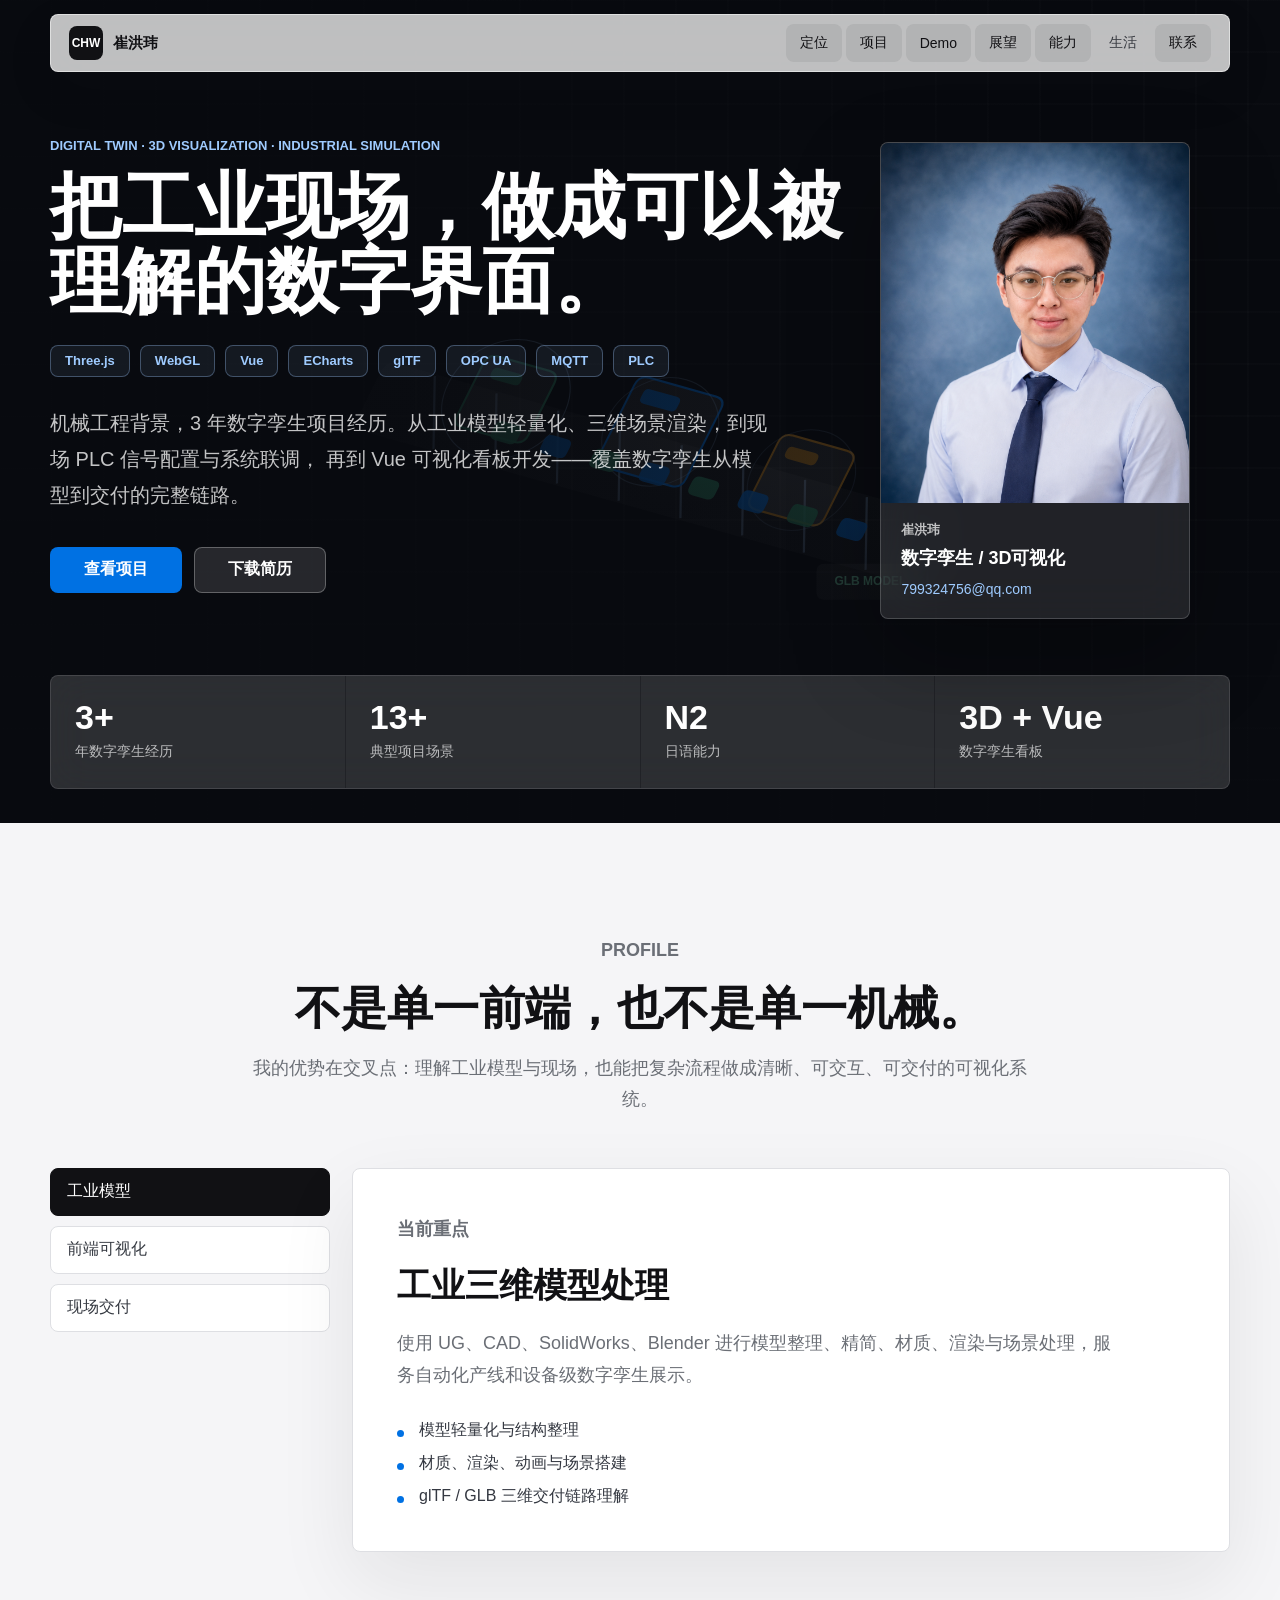
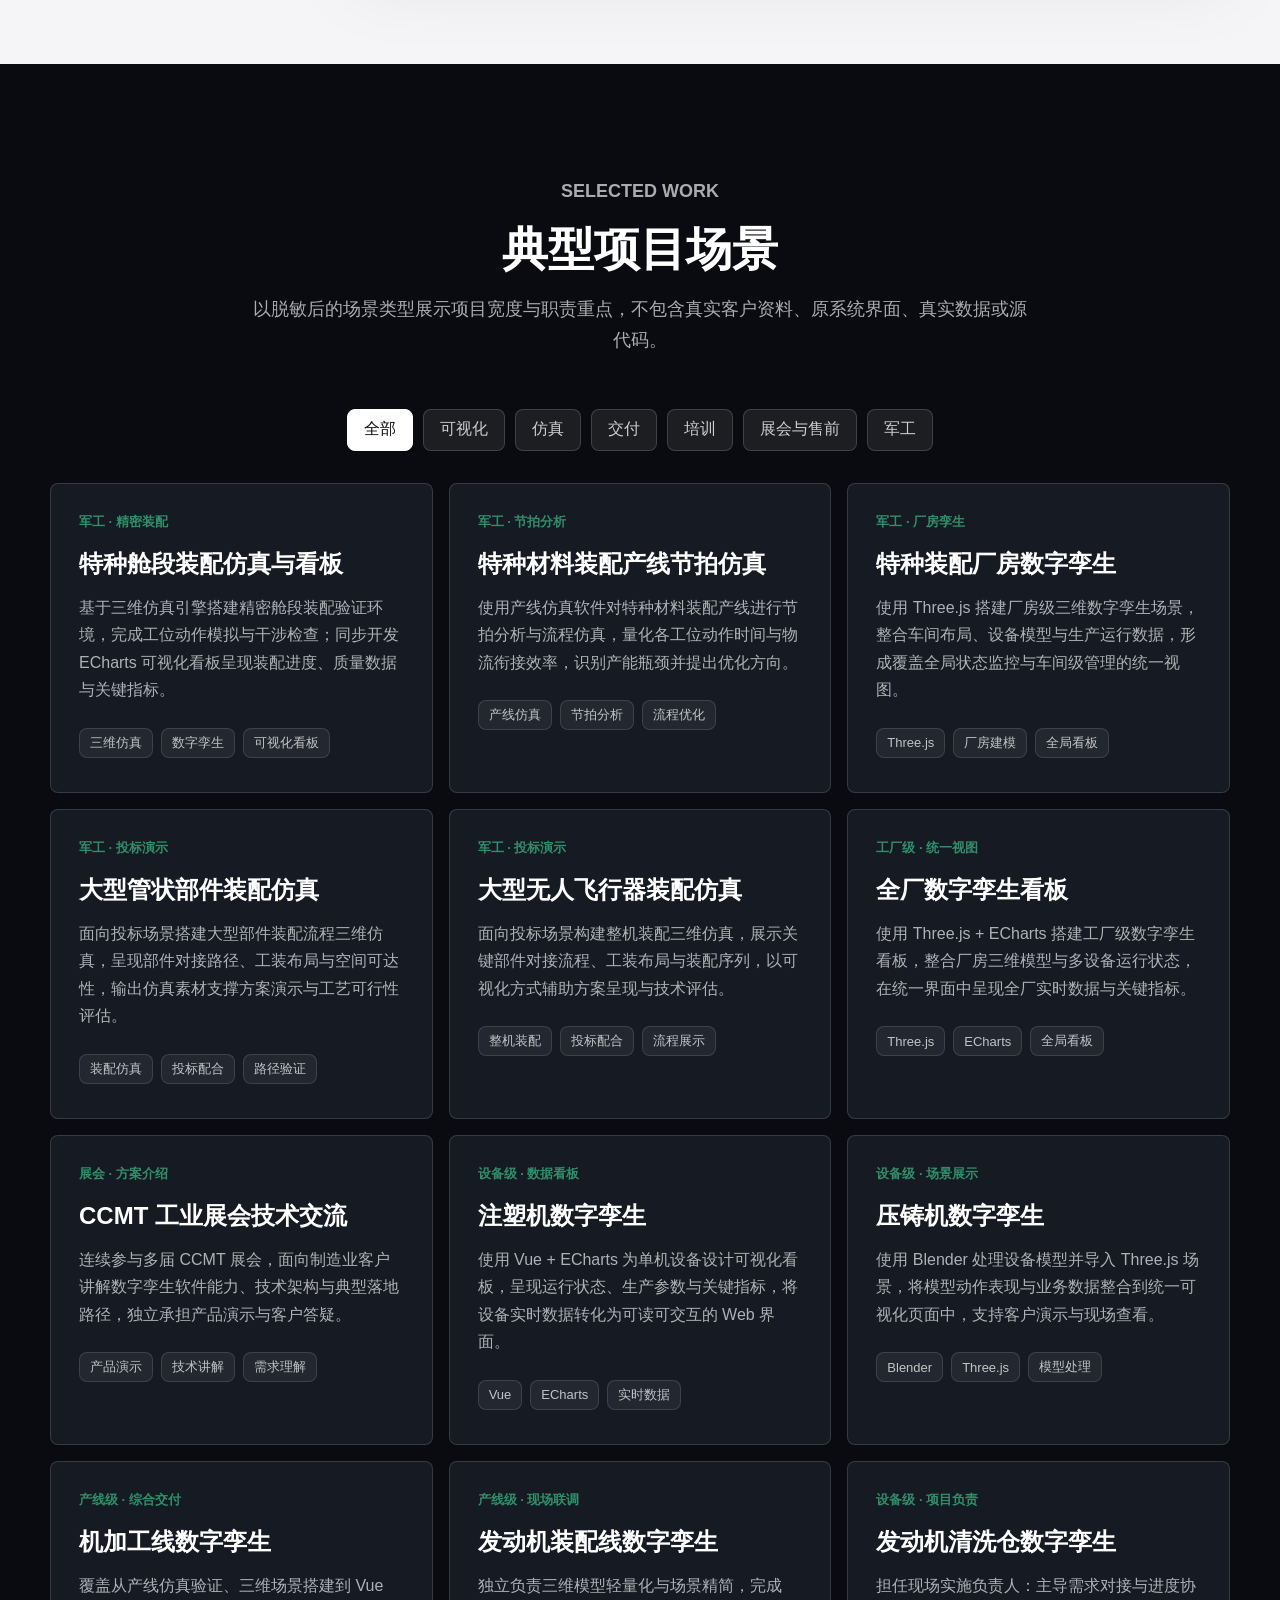
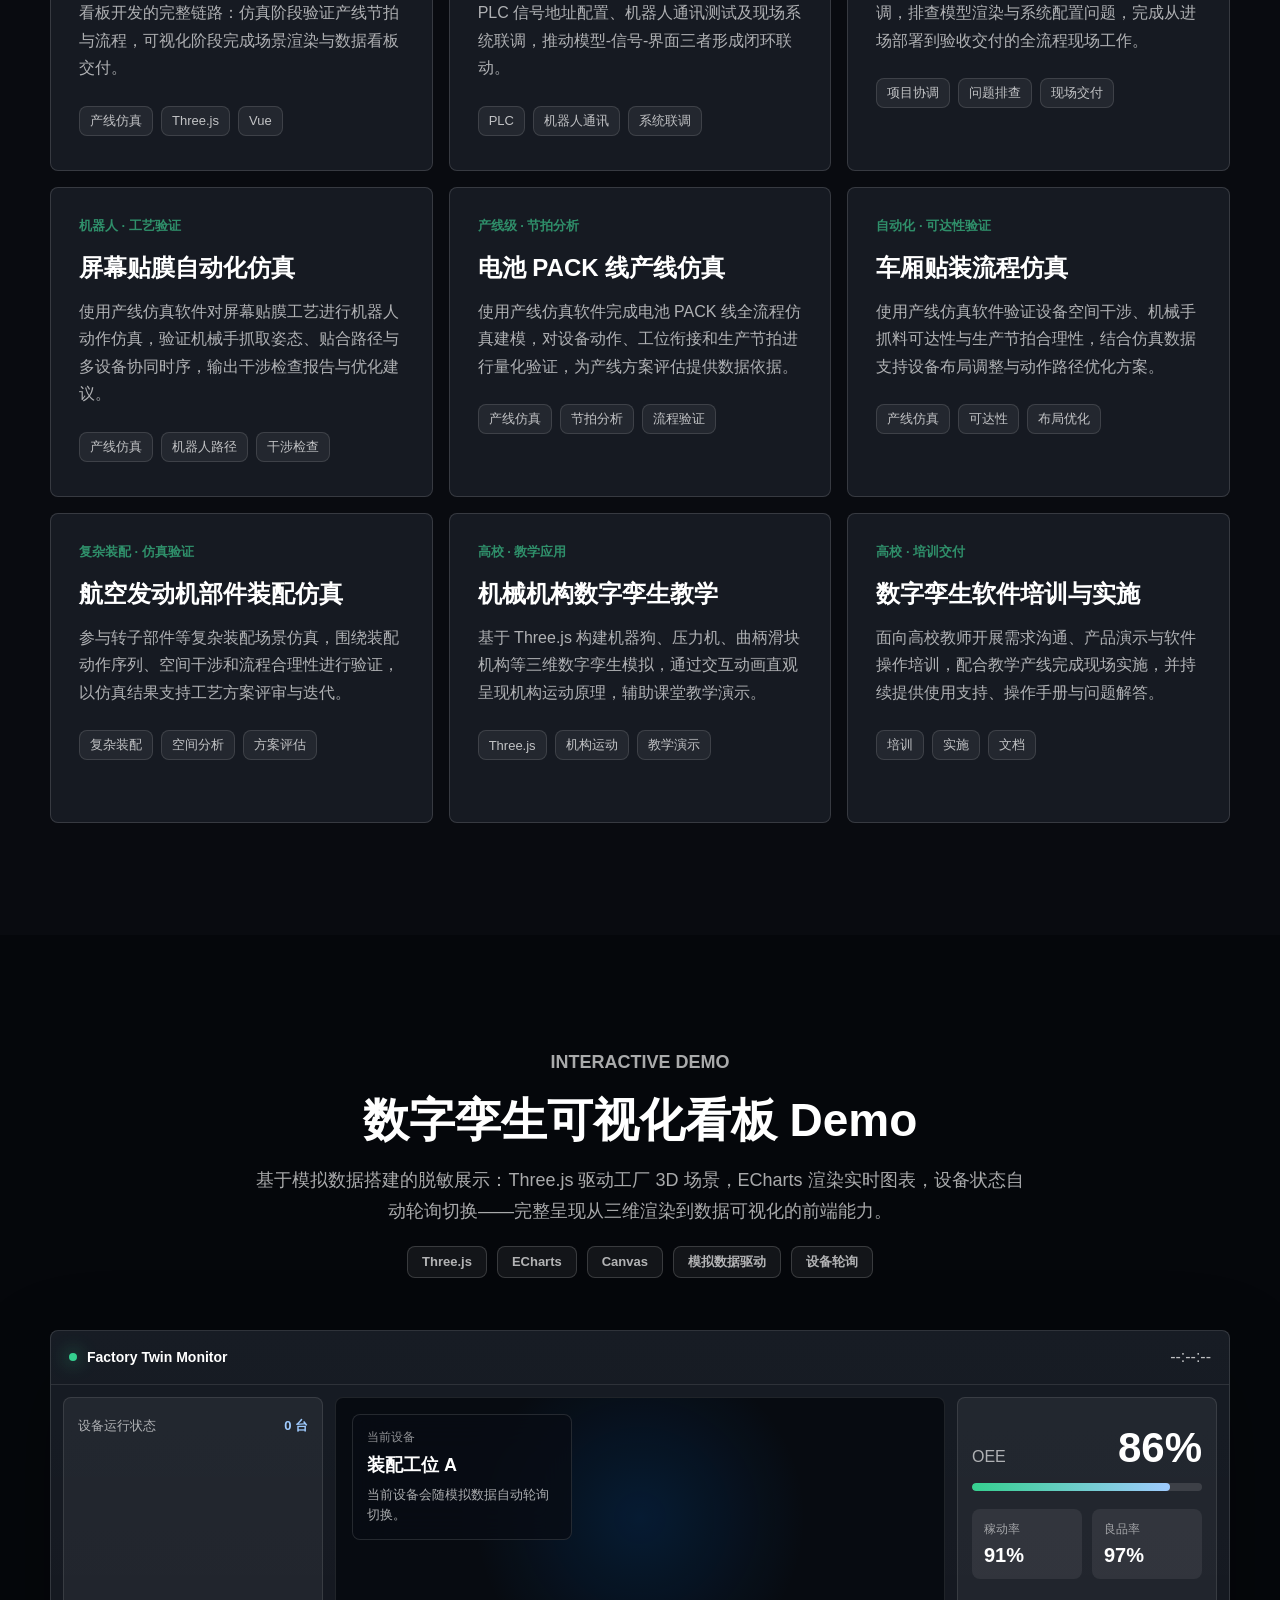
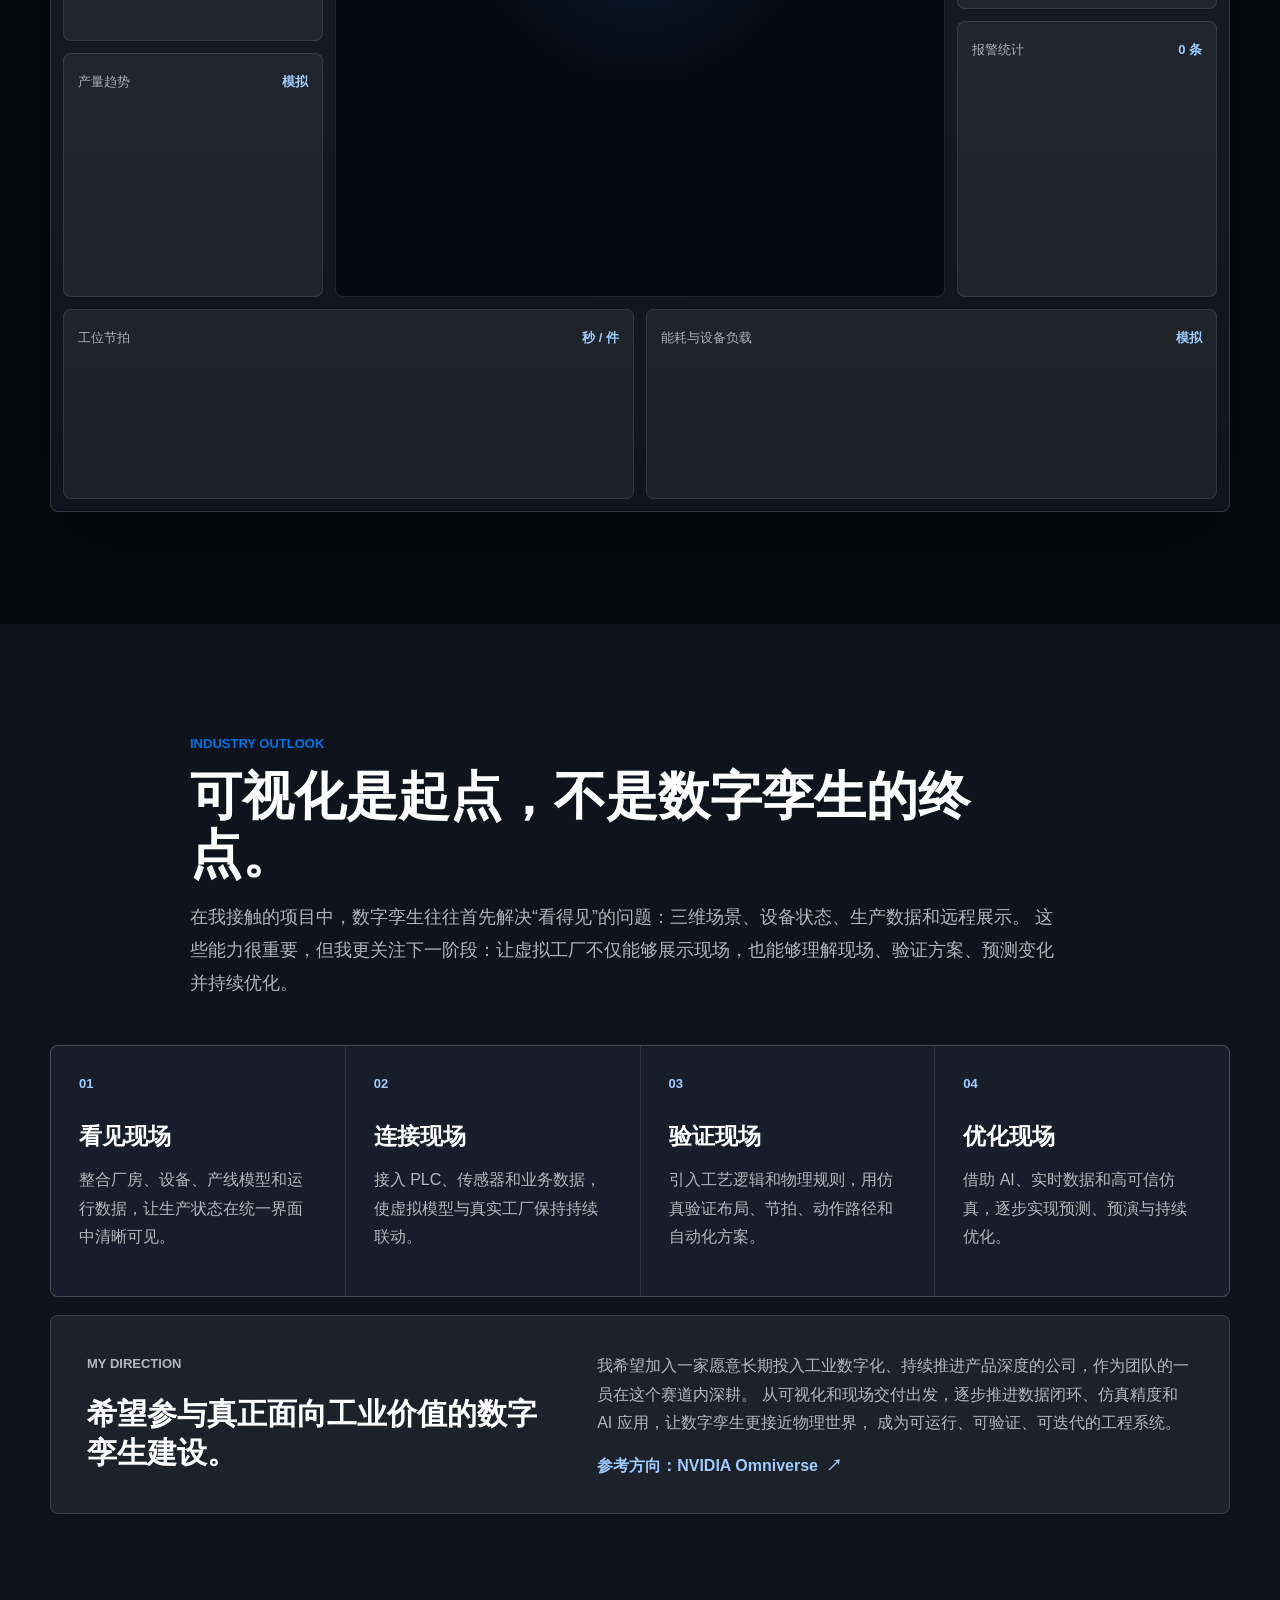
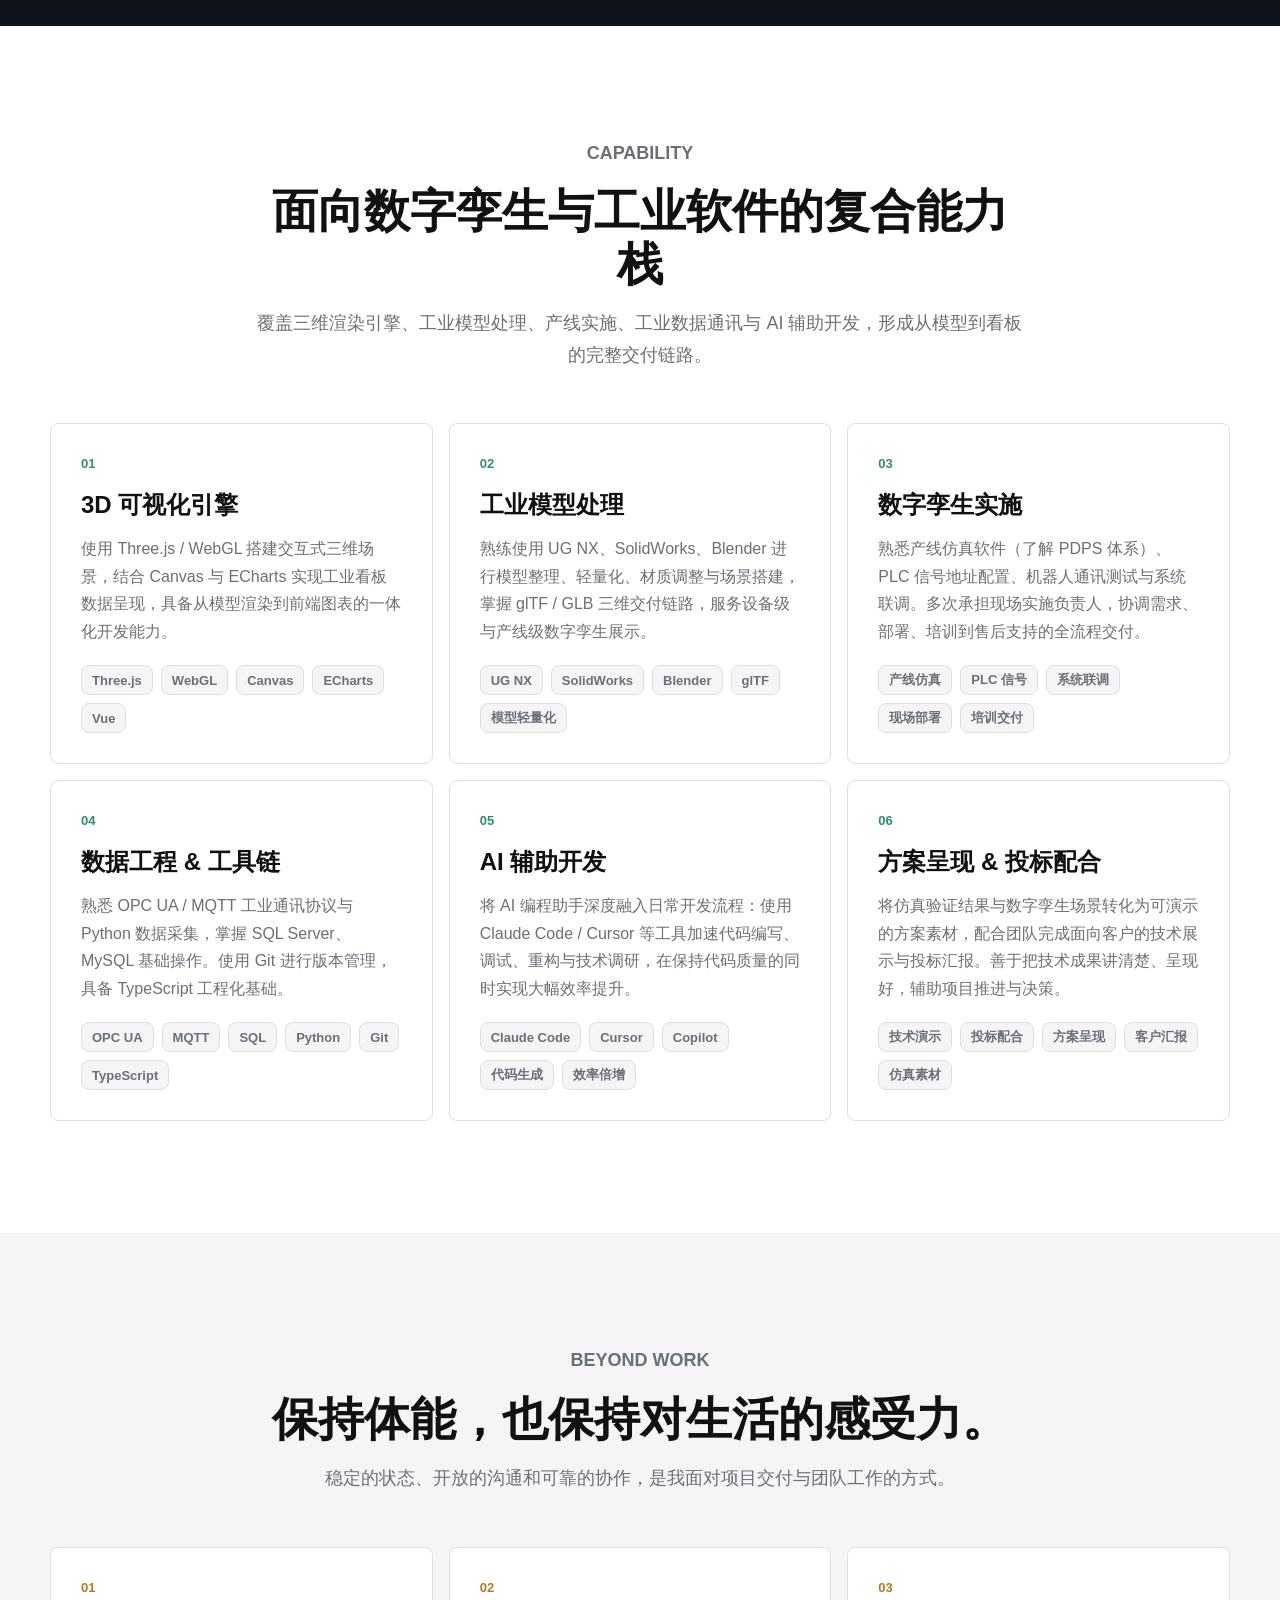
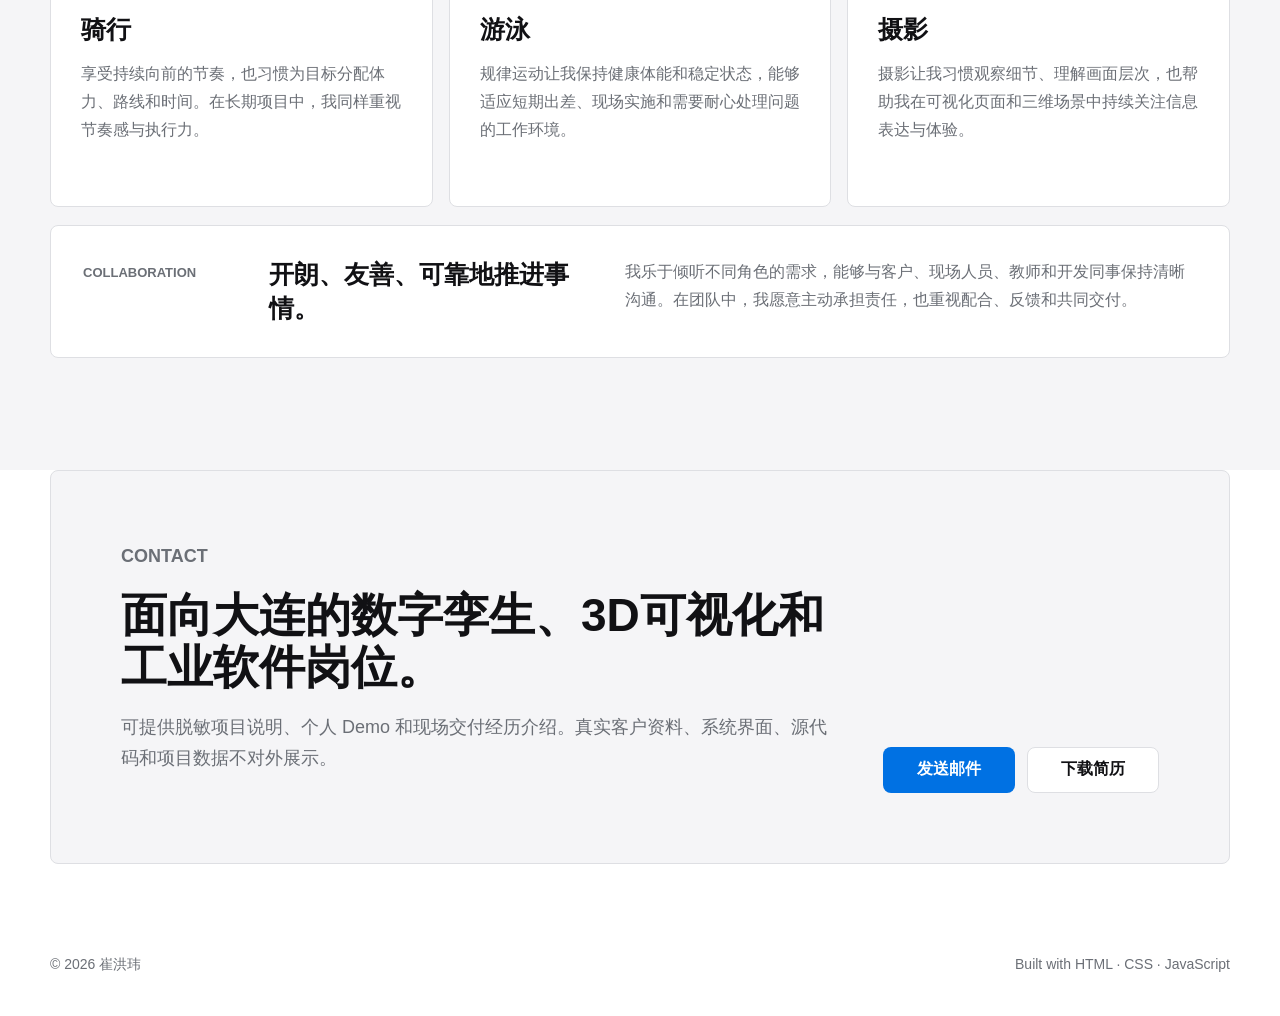
==== commit a7bec130: "Demo区优化：新增技术栈标签条，描述嵌入Three.js/ECharts等关键词" ====
--- a/index.html
+++ b/index.html
@@ -310,8 +310,11 @@
           <p class="eyebrow">Interactive Demo</p>
           <h2 id="demo-title">数字孪生可视化看板 Demo</h2>
           <p>
-            基于模拟数据搭建的脱敏展示：中间是简约工厂与产线 3D 场景，周边图表实时刷新。当前设备数据会自动轮询切换。
+            基于模拟数据搭建的脱敏展示：Three.js 驱动工厂 3D 场景，ECharts 渲染实时图表，设备状态自动轮询切换——完整呈现从三维渲染到数据可视化的前端能力。
           </p>
+          <div class="demo-tech-strip" aria-label="Demo 技术栈">
+            <span>Three.js</span><span>ECharts</span><span>Canvas</span><span>模拟数据驱动</span><span>设备轮询</span>
+          </div>
         </div>
 
         <div class="dashboard-shell">
--- a/styles.css
+++ b/styles.css
@@ -571,6 +571,27 @@
   color: rgba(255, 255, 255, 0.66);
 }
 
+.demo-tech-strip {
+  display: flex;
+  flex-wrap: wrap;
+  justify-content: center;
+  gap: 10px;
+  margin-top: 12px;
+}
+
+.demo-tech-strip span {
+  display: inline-flex;
+  align-items: center;
+  min-height: 32px;
+  padding: 0 14px;
+  border: 1px solid rgba(255, 255, 255, 0.16);
+  border-radius: 8px;
+  color: rgba(255, 255, 255, 0.68);
+  font-size: 13px;
+  font-weight: 650;
+  background: rgba(255, 255, 255, 0.06);
+}
+
 .dashboard-shell {
   width: min(var(--max), 100%);
   margin: 0 auto;
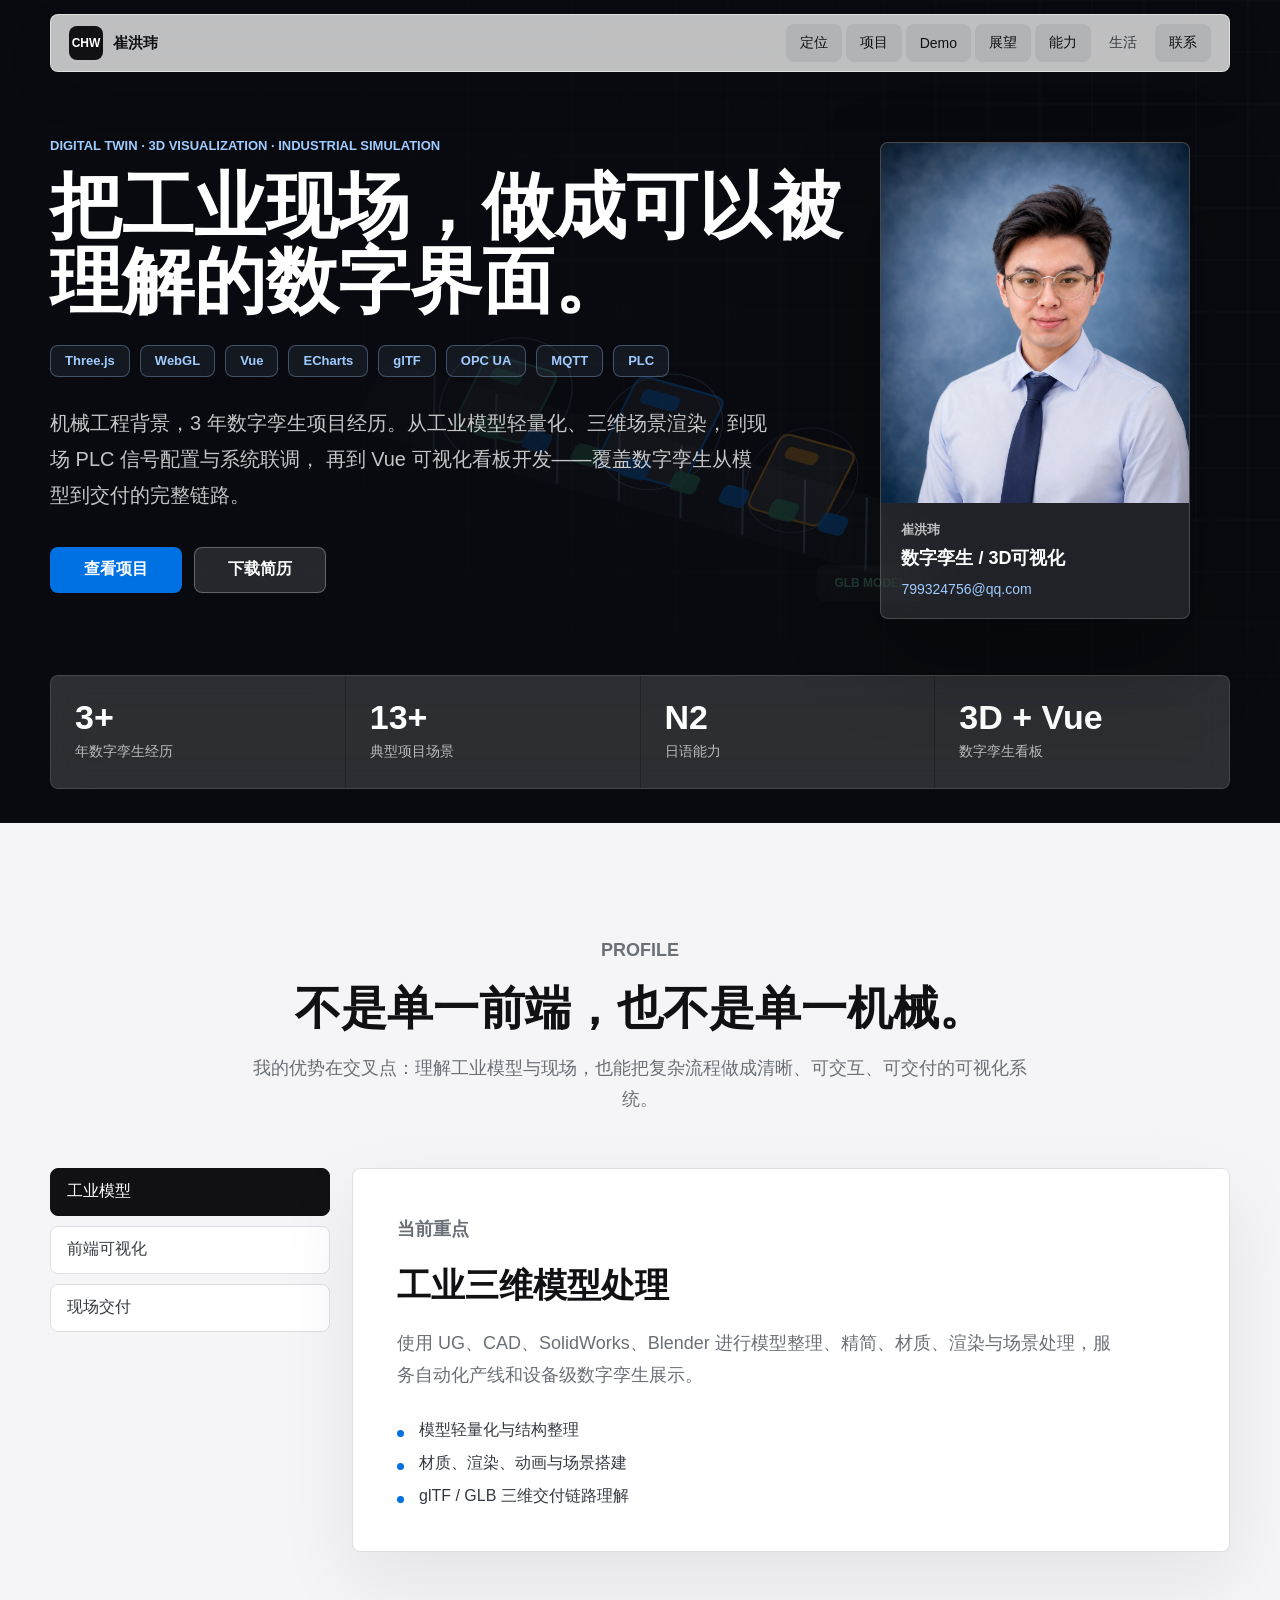
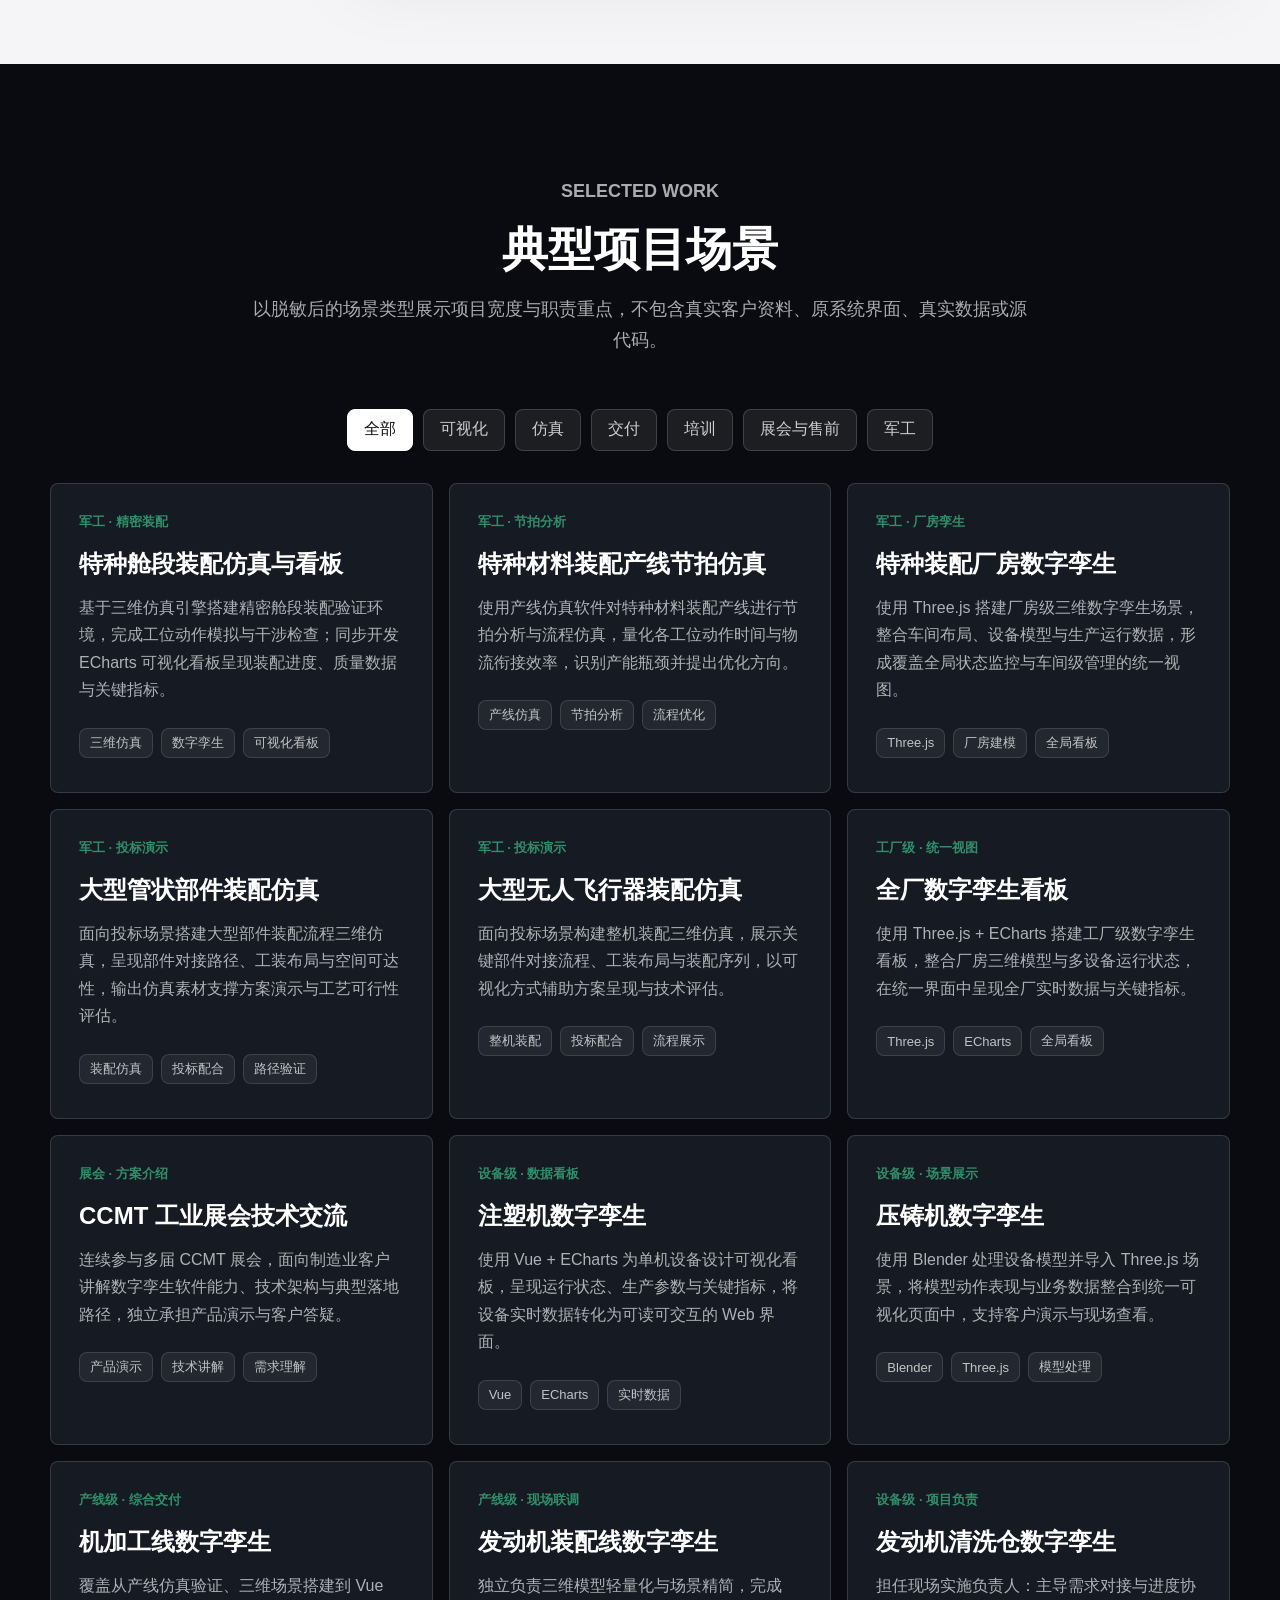
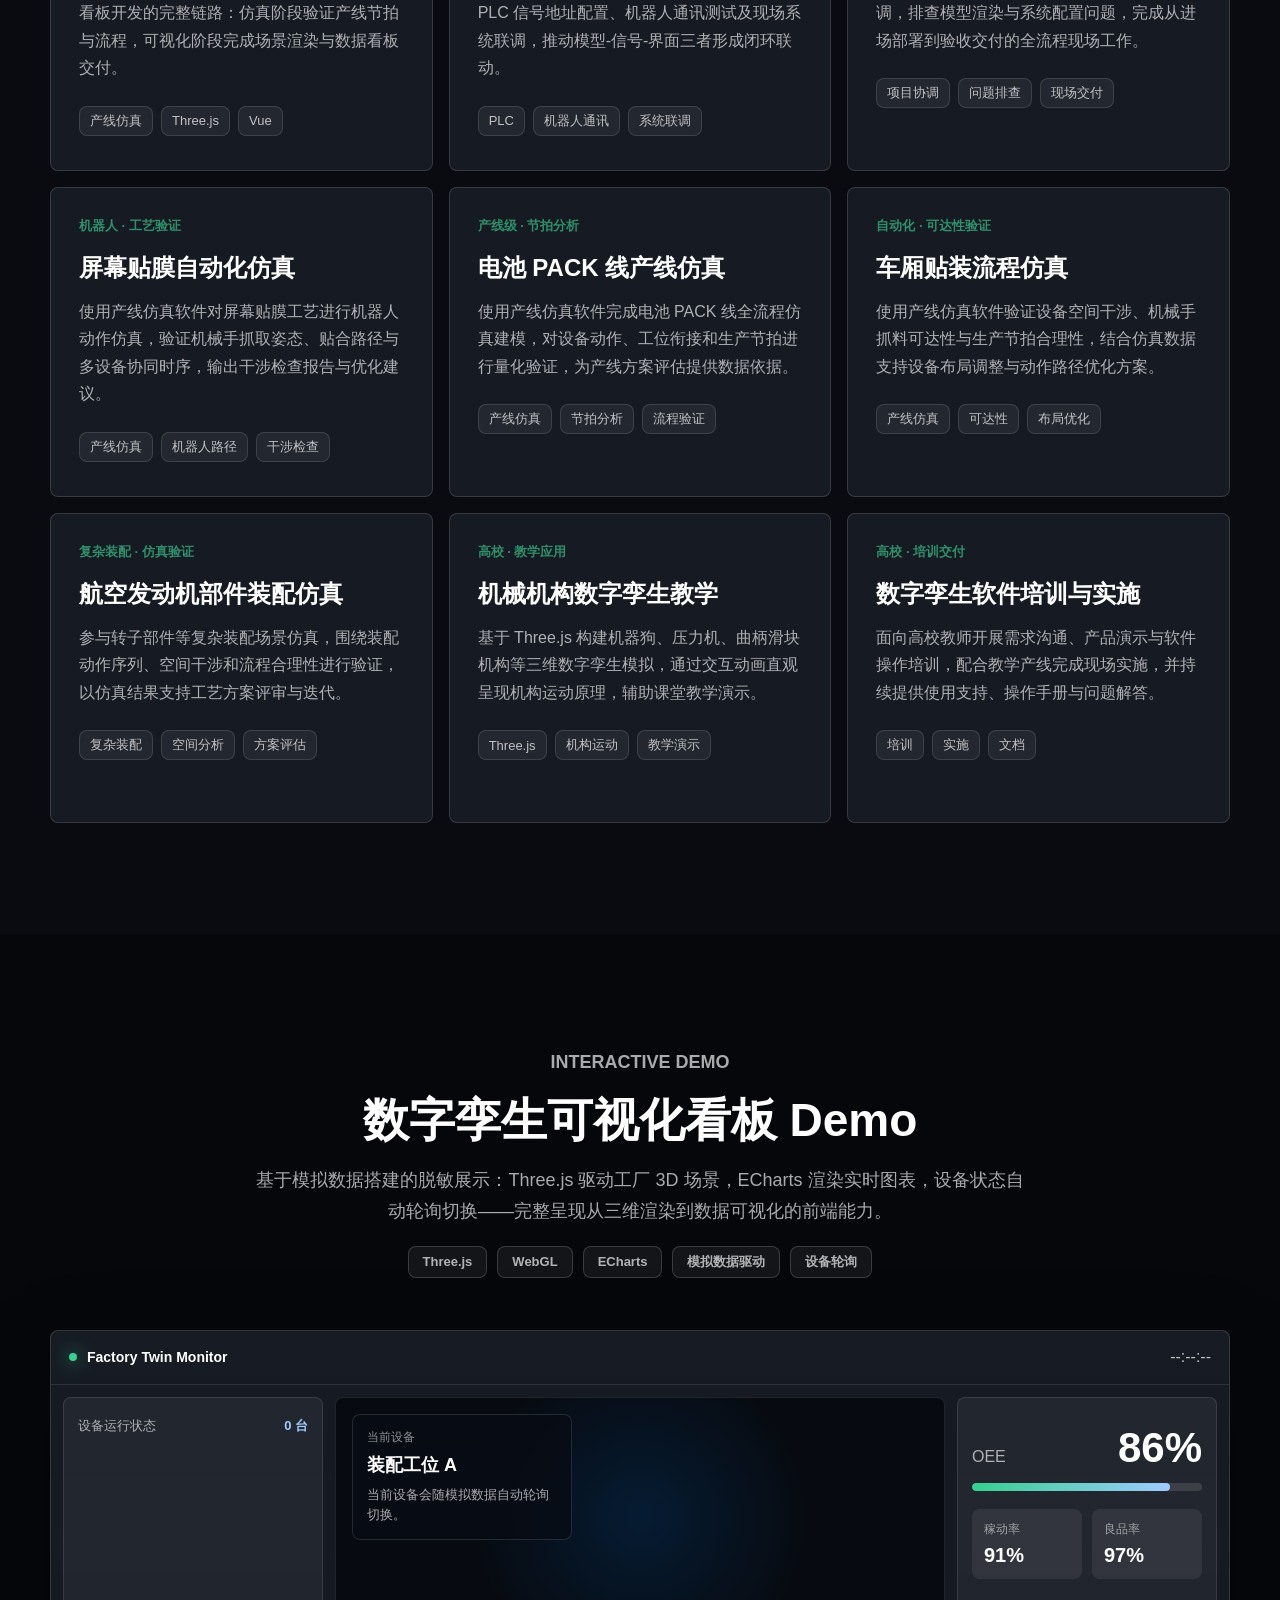
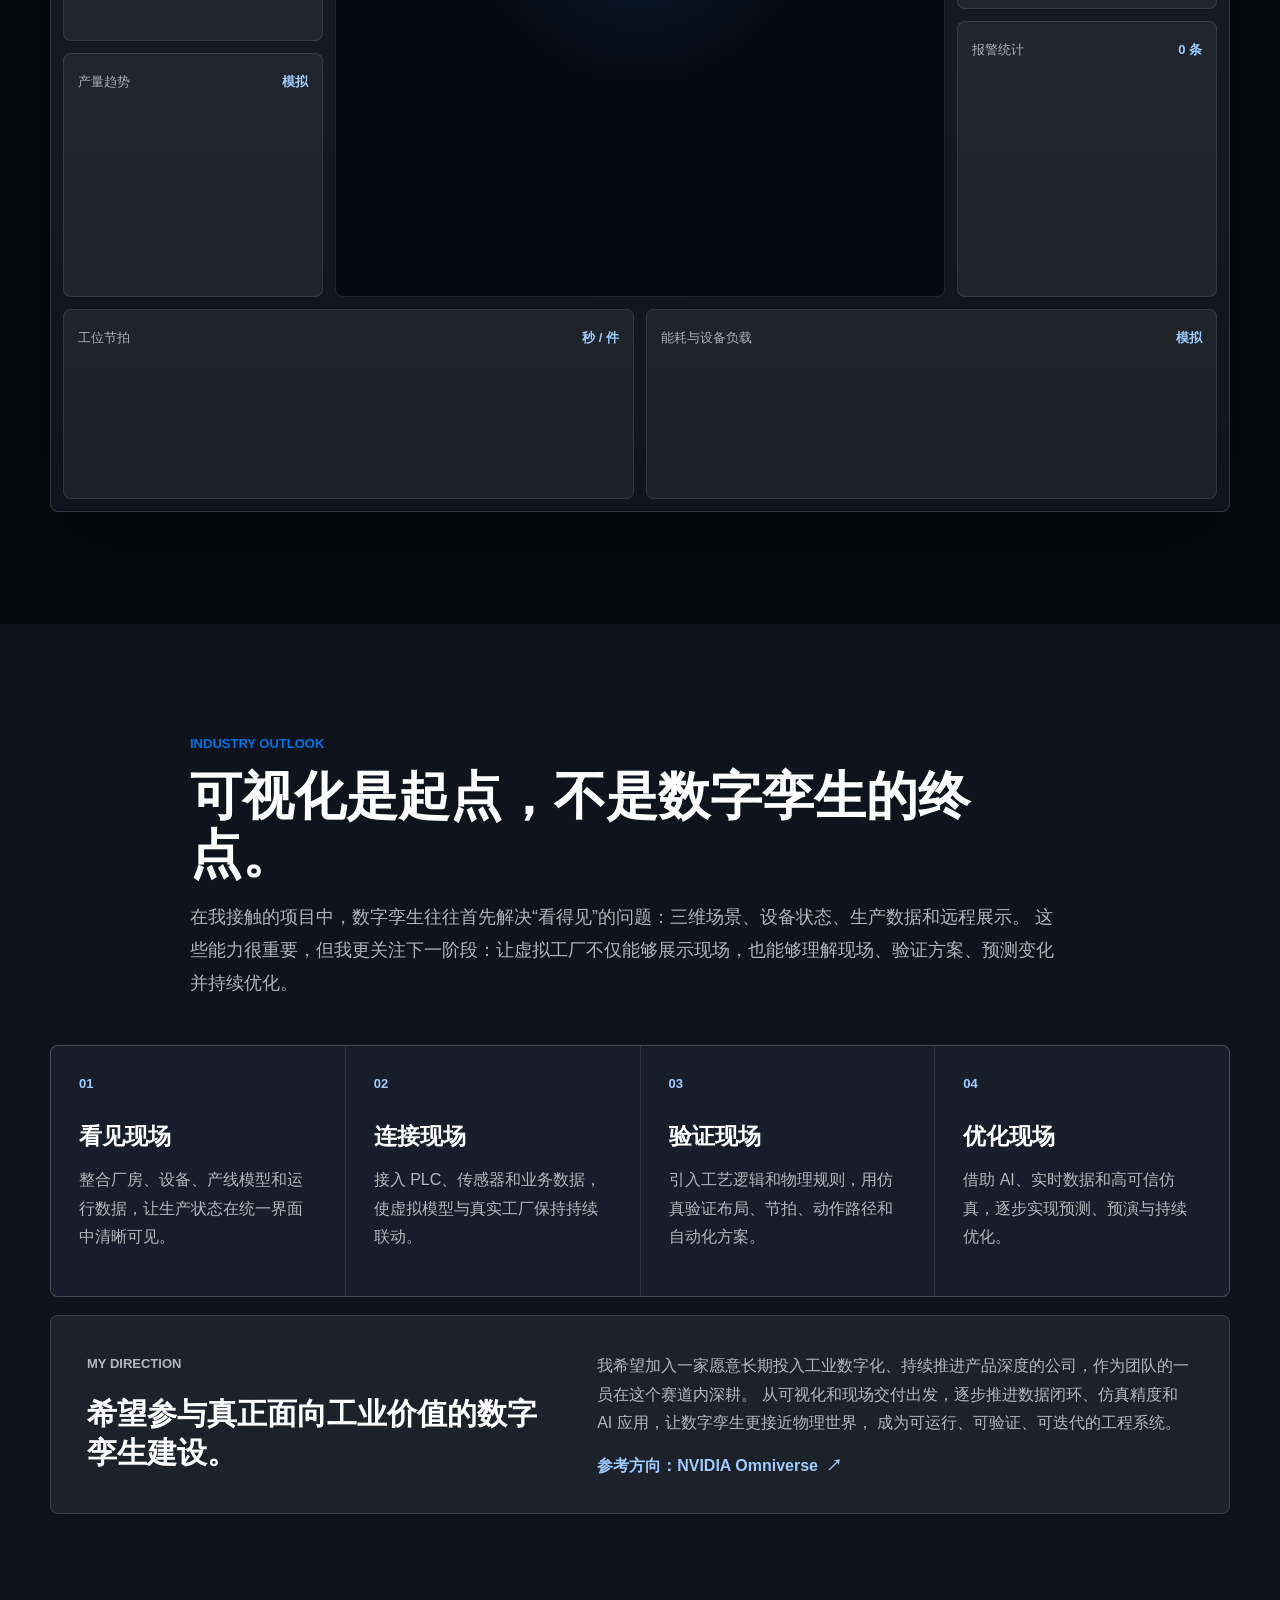
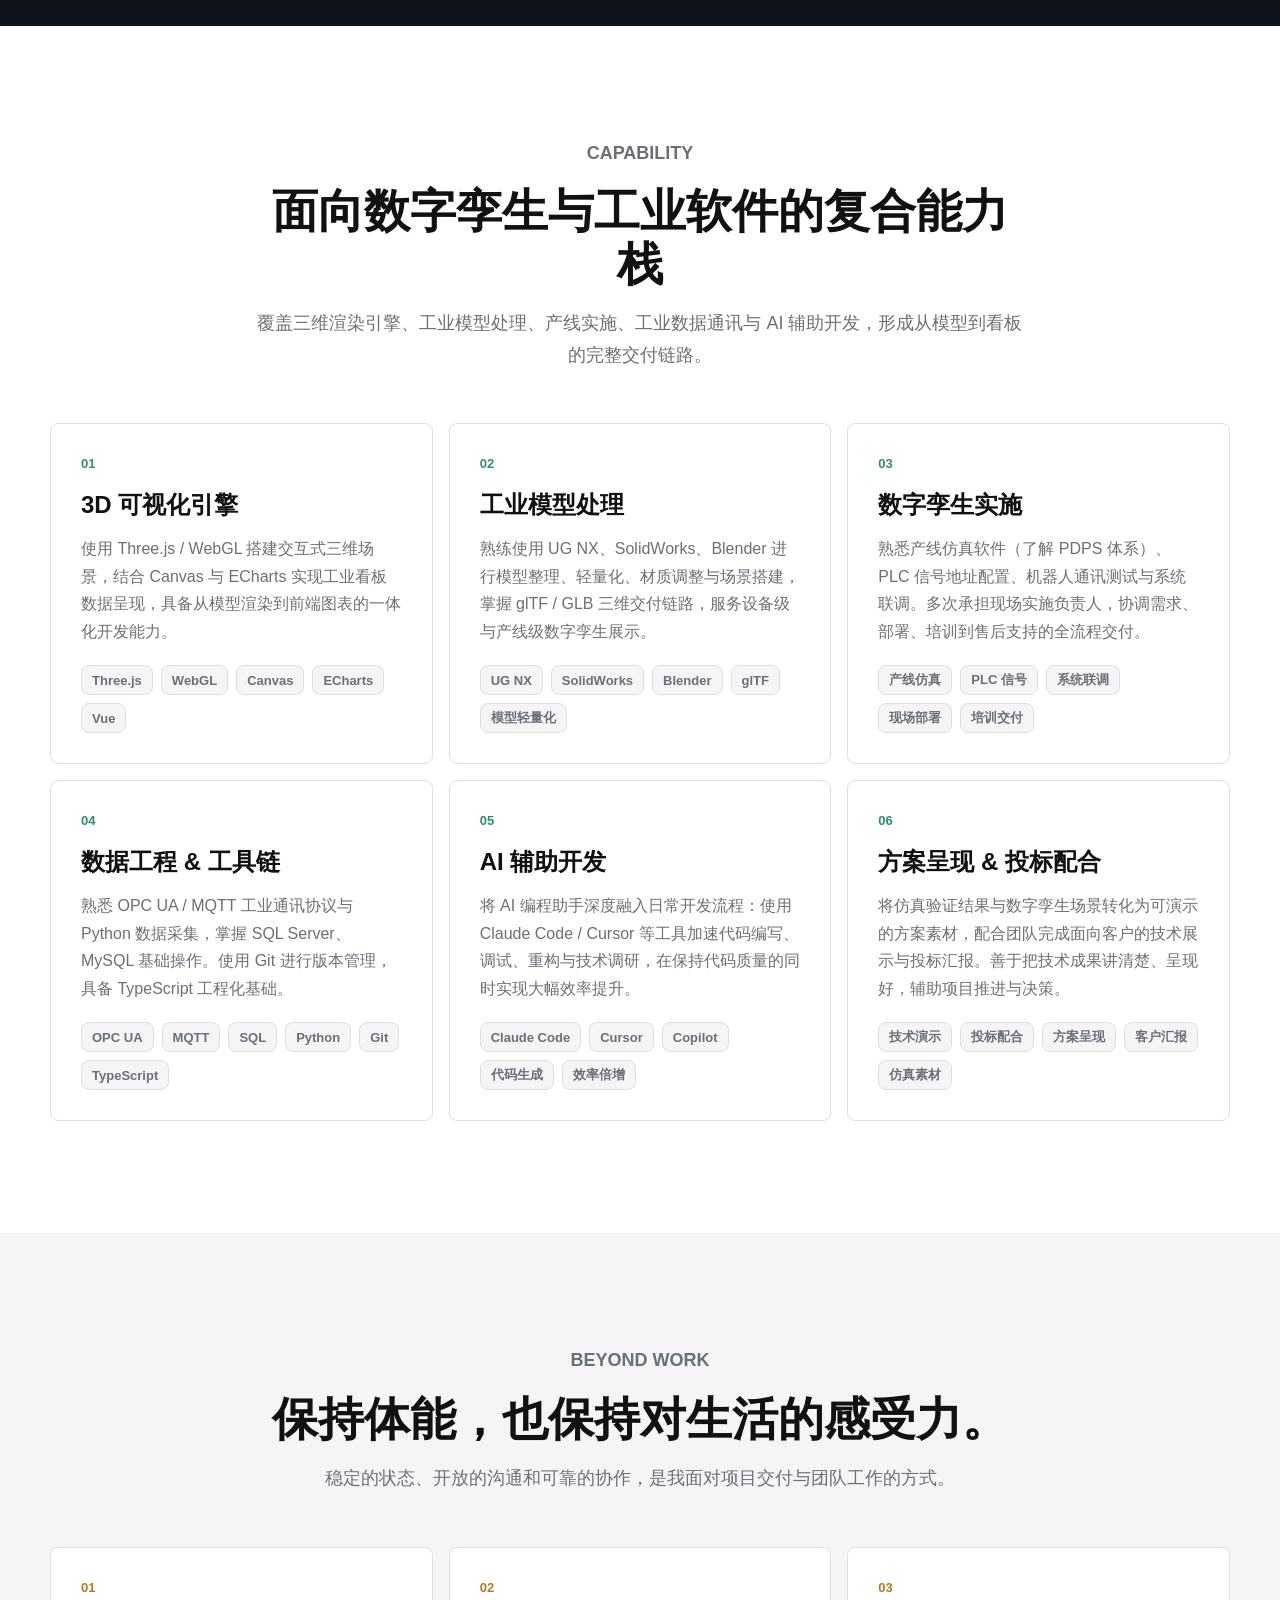
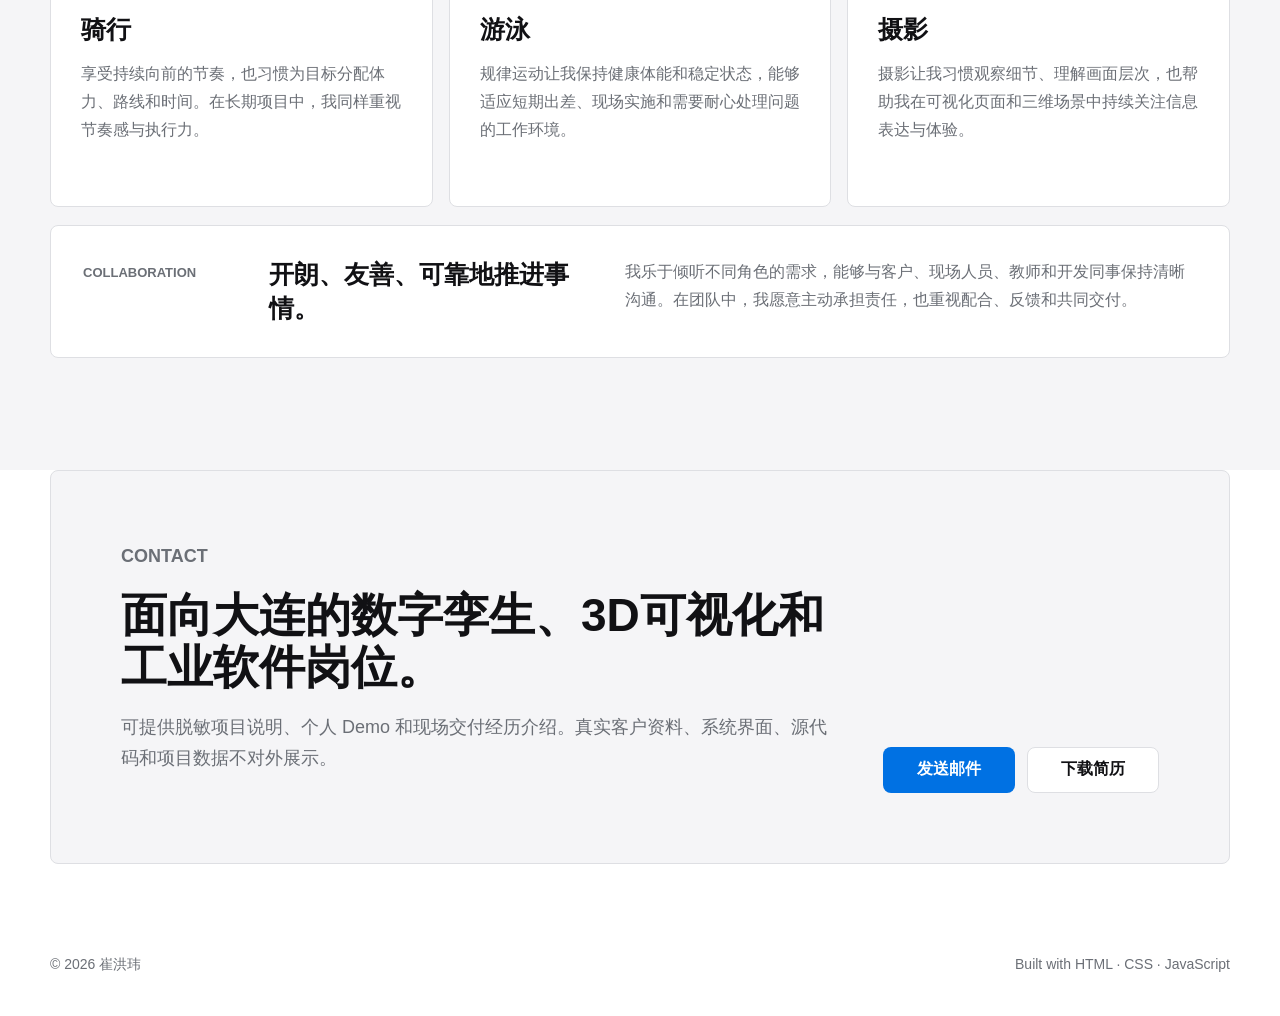
==== commit dfa2b039: "Demo标签条：Canvas → WebGL" ====
--- a/index.html
+++ b/index.html
@@ -313,7 +313,7 @@
             基于模拟数据搭建的脱敏展示：Three.js 驱动工厂 3D 场景，ECharts 渲染实时图表，设备状态自动轮询切换——完整呈现从三维渲染到数据可视化的前端能力。
           </p>
           <div class="demo-tech-strip" aria-label="Demo 技术栈">
-            <span>Three.js</span><span>ECharts</span><span>Canvas</span><span>模拟数据驱动</span><span>设备轮询</span>
+            <span>Three.js</span><span>WebGL</span><span>ECharts</span><span>模拟数据驱动</span><span>设备轮询</span>
           </div>
         </div>
 
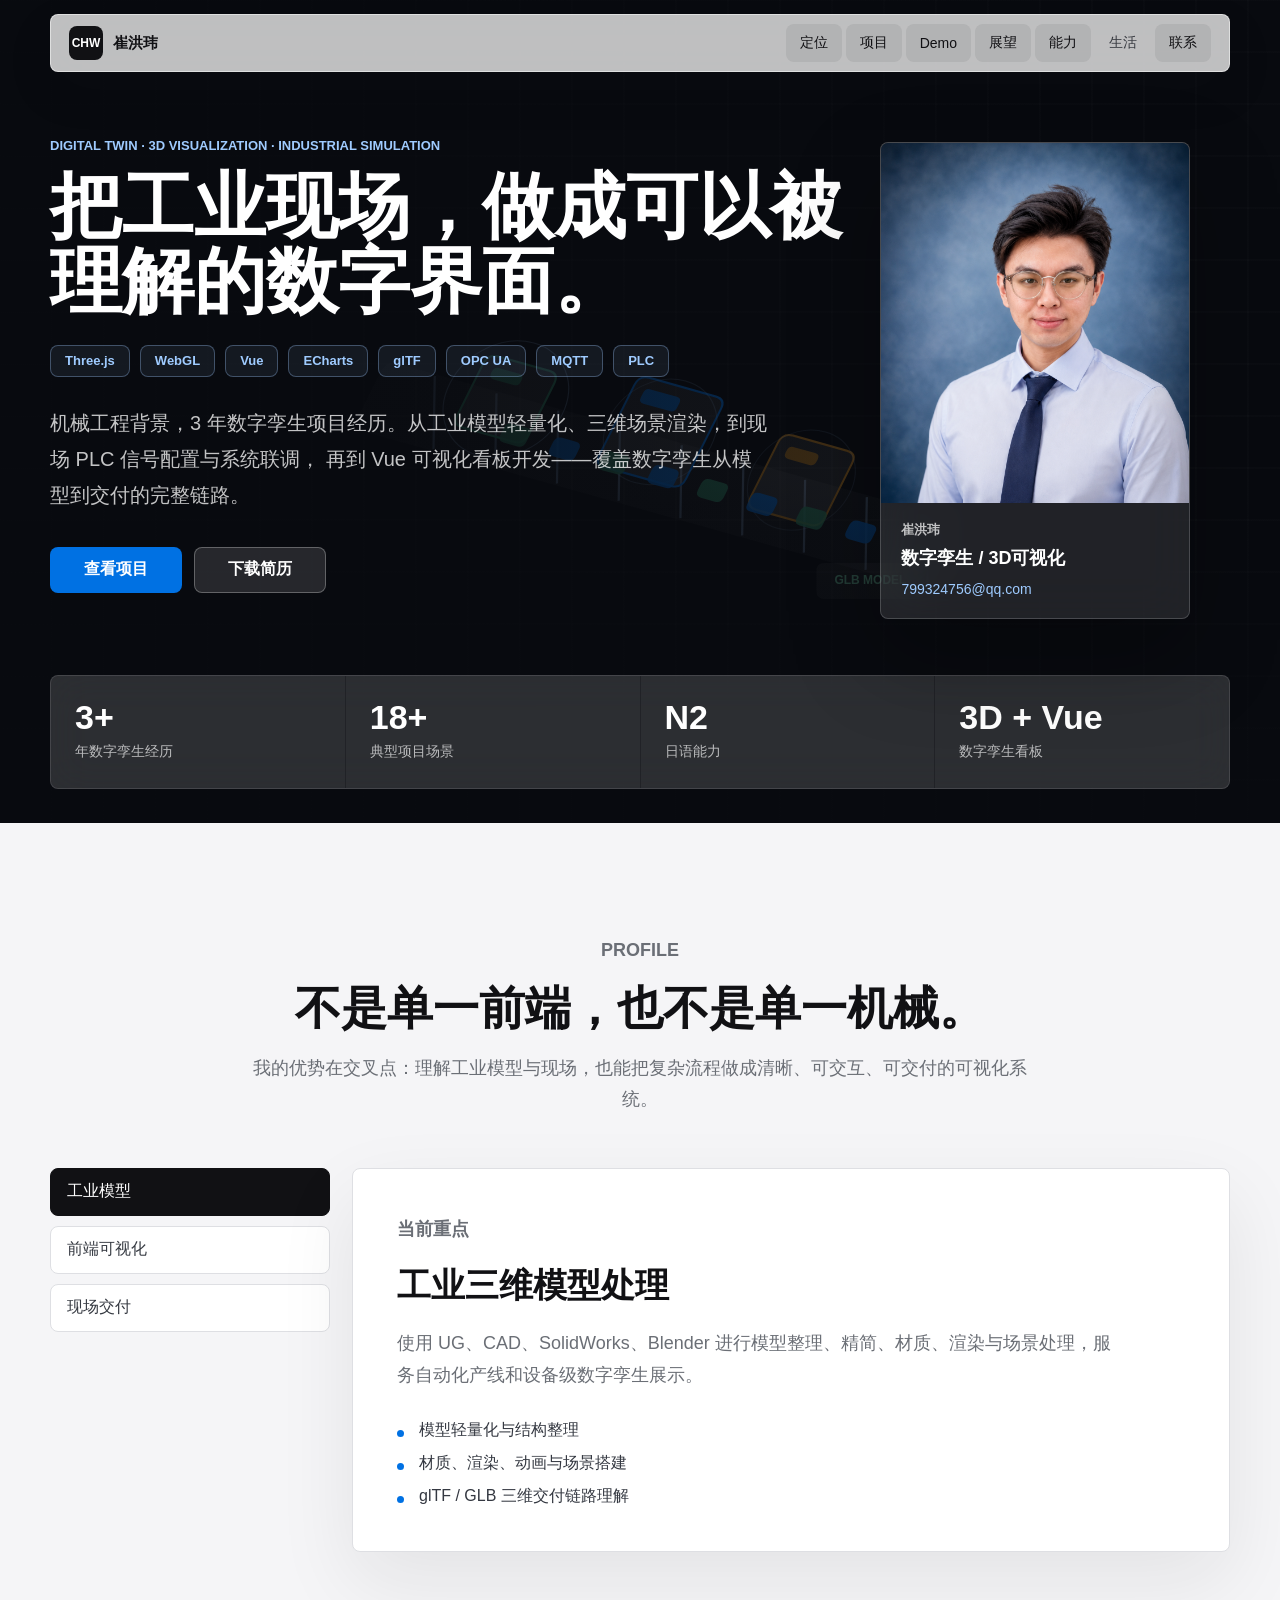
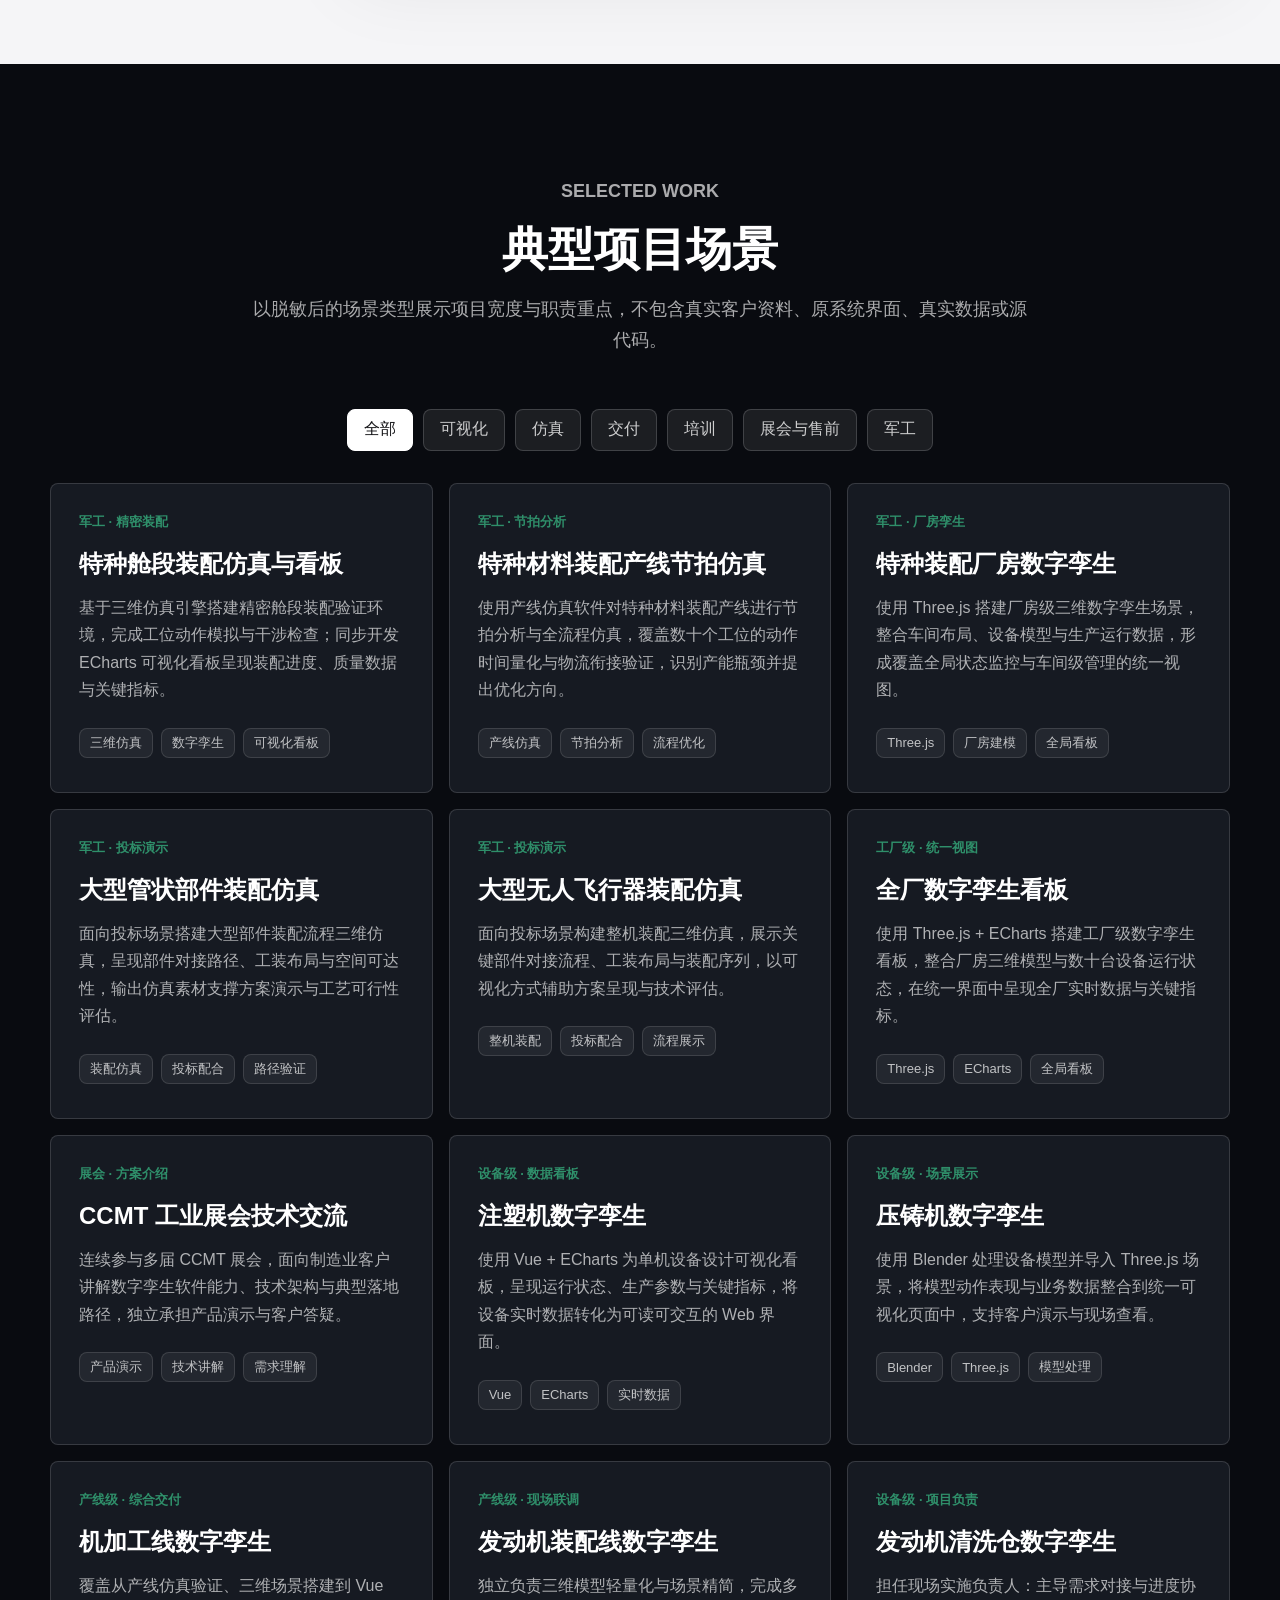
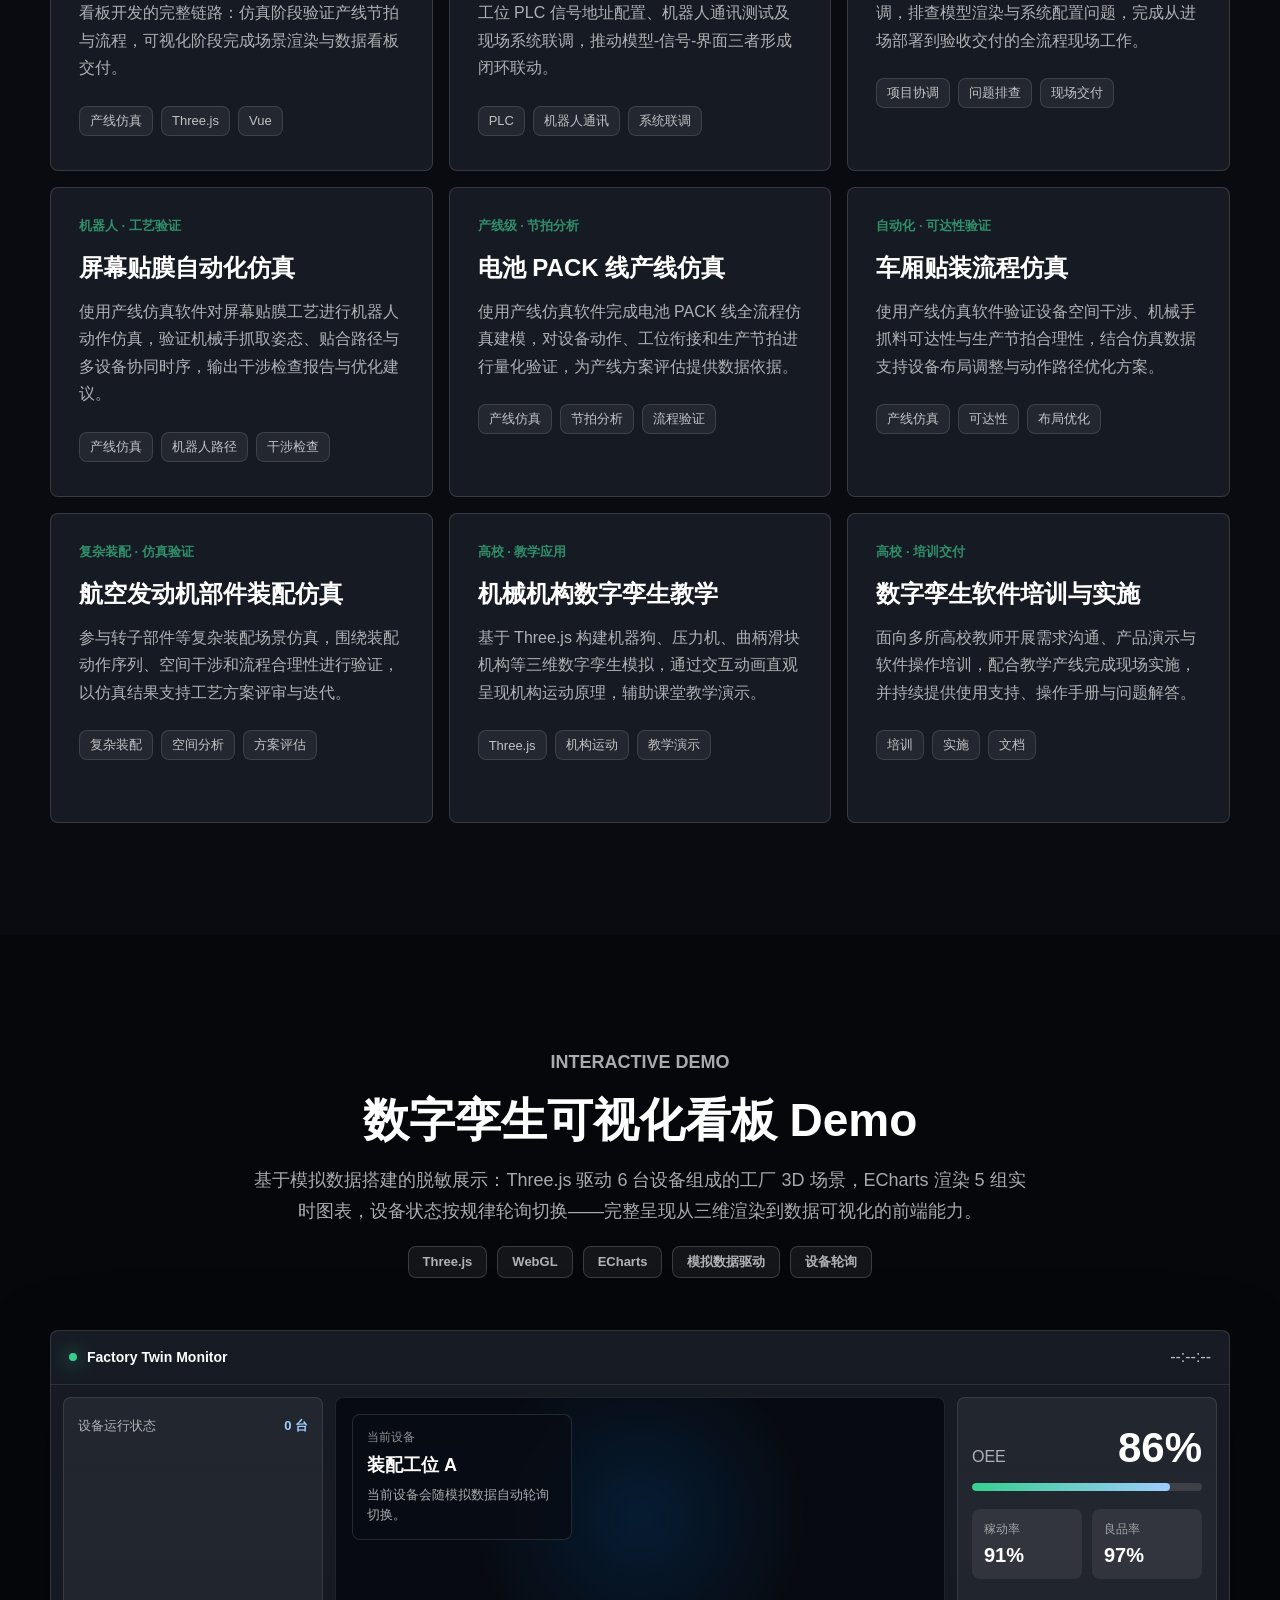
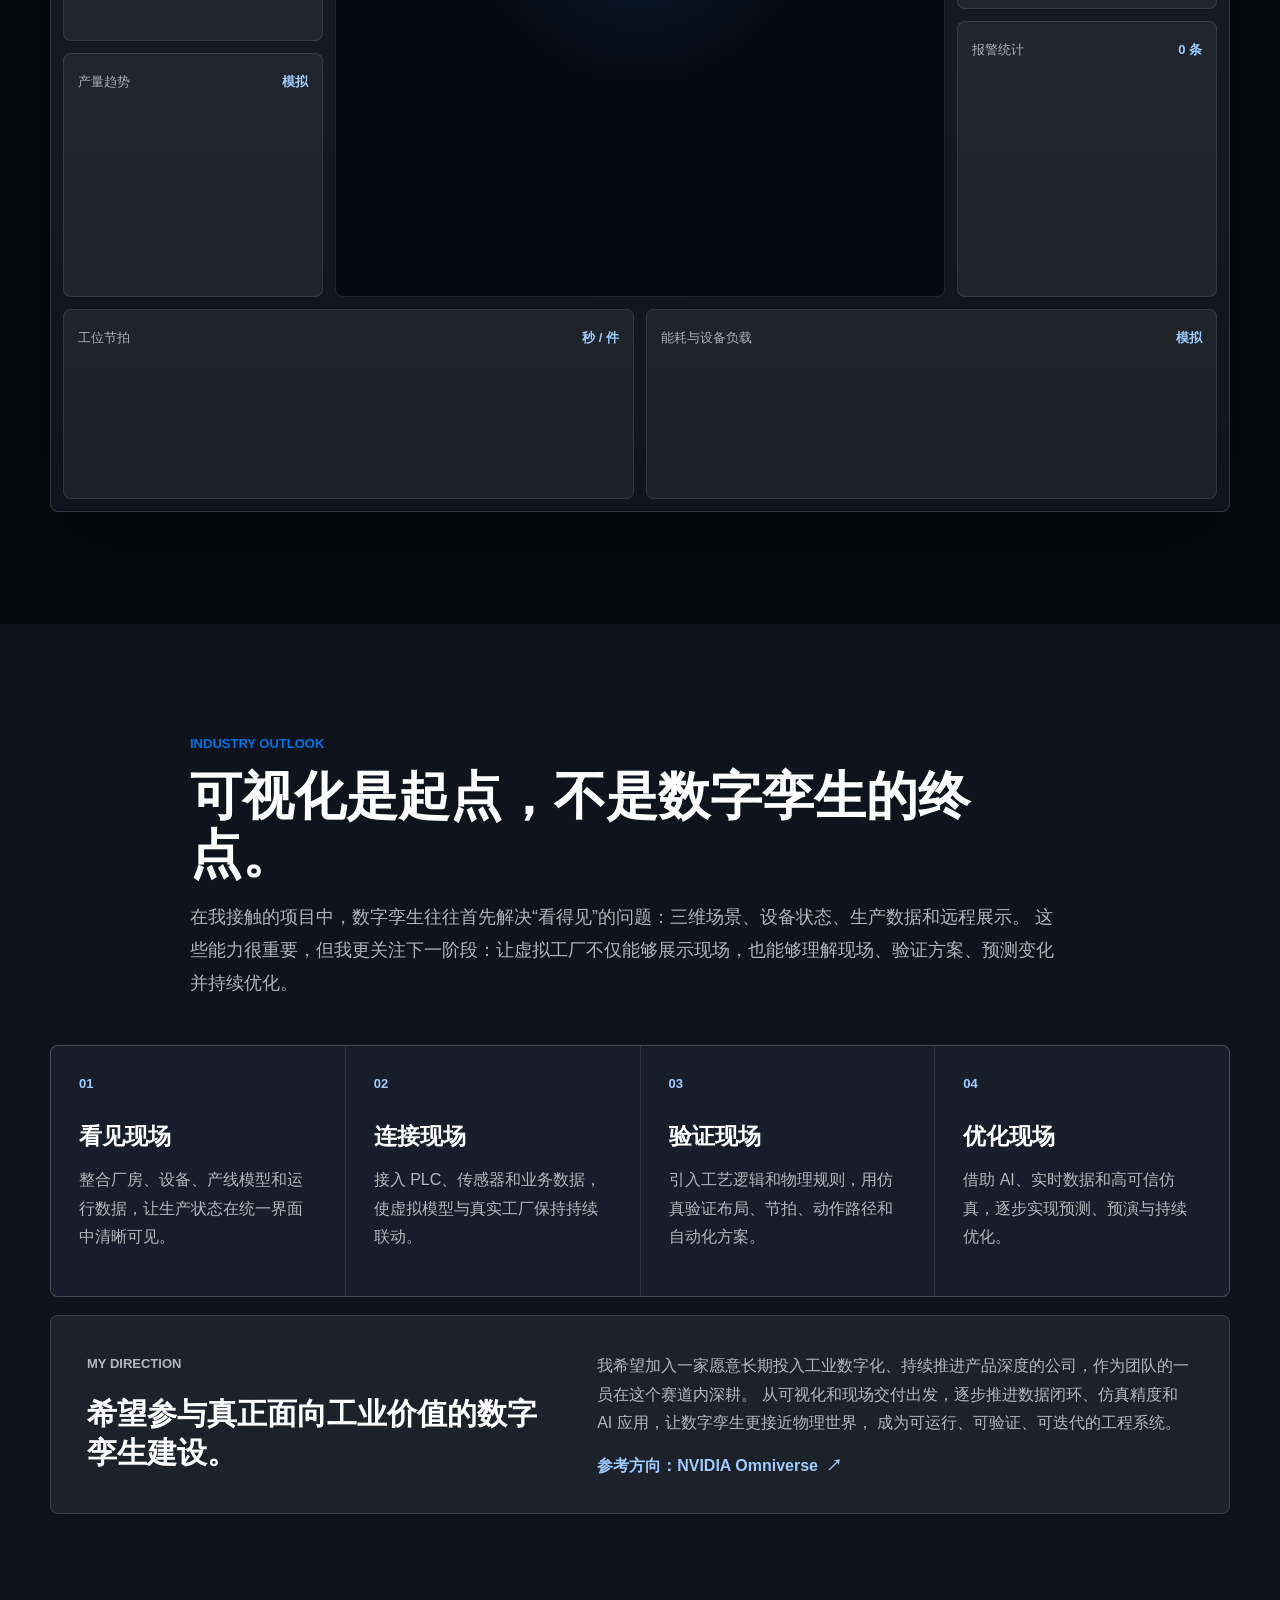
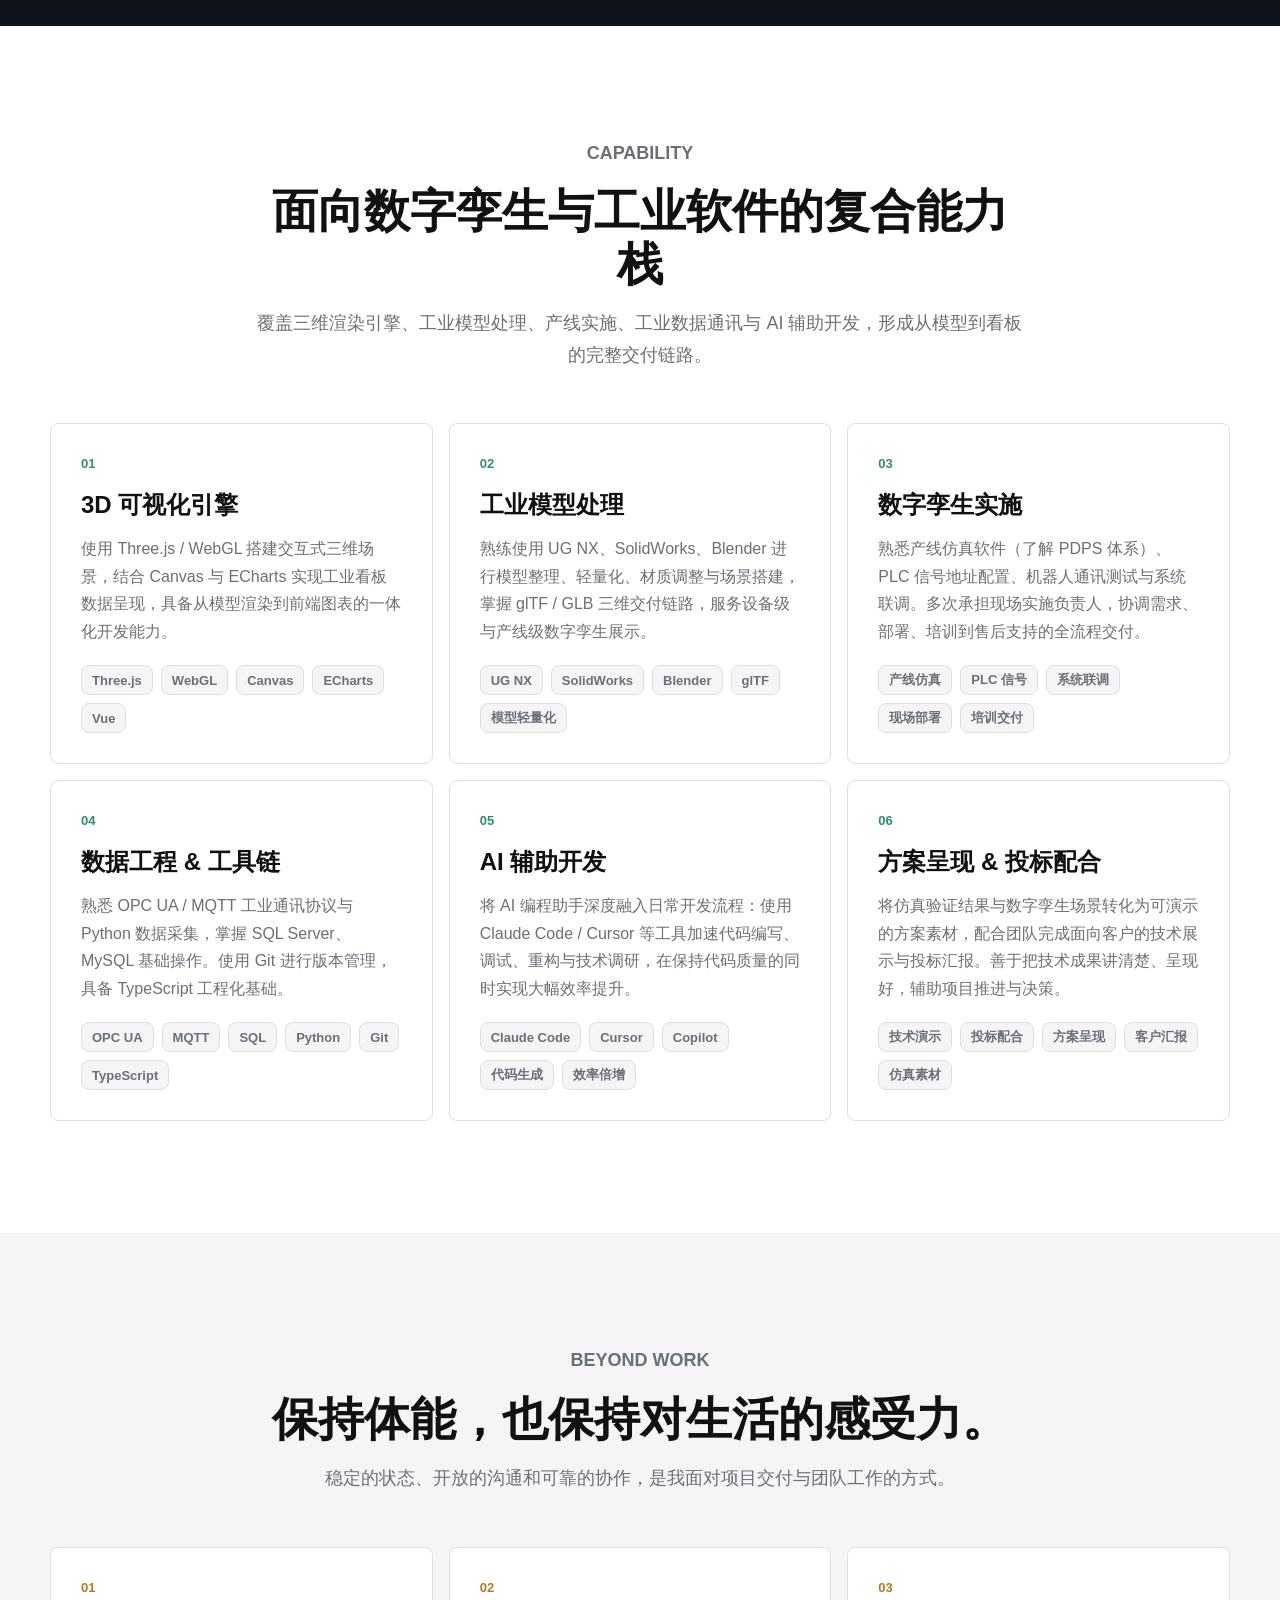
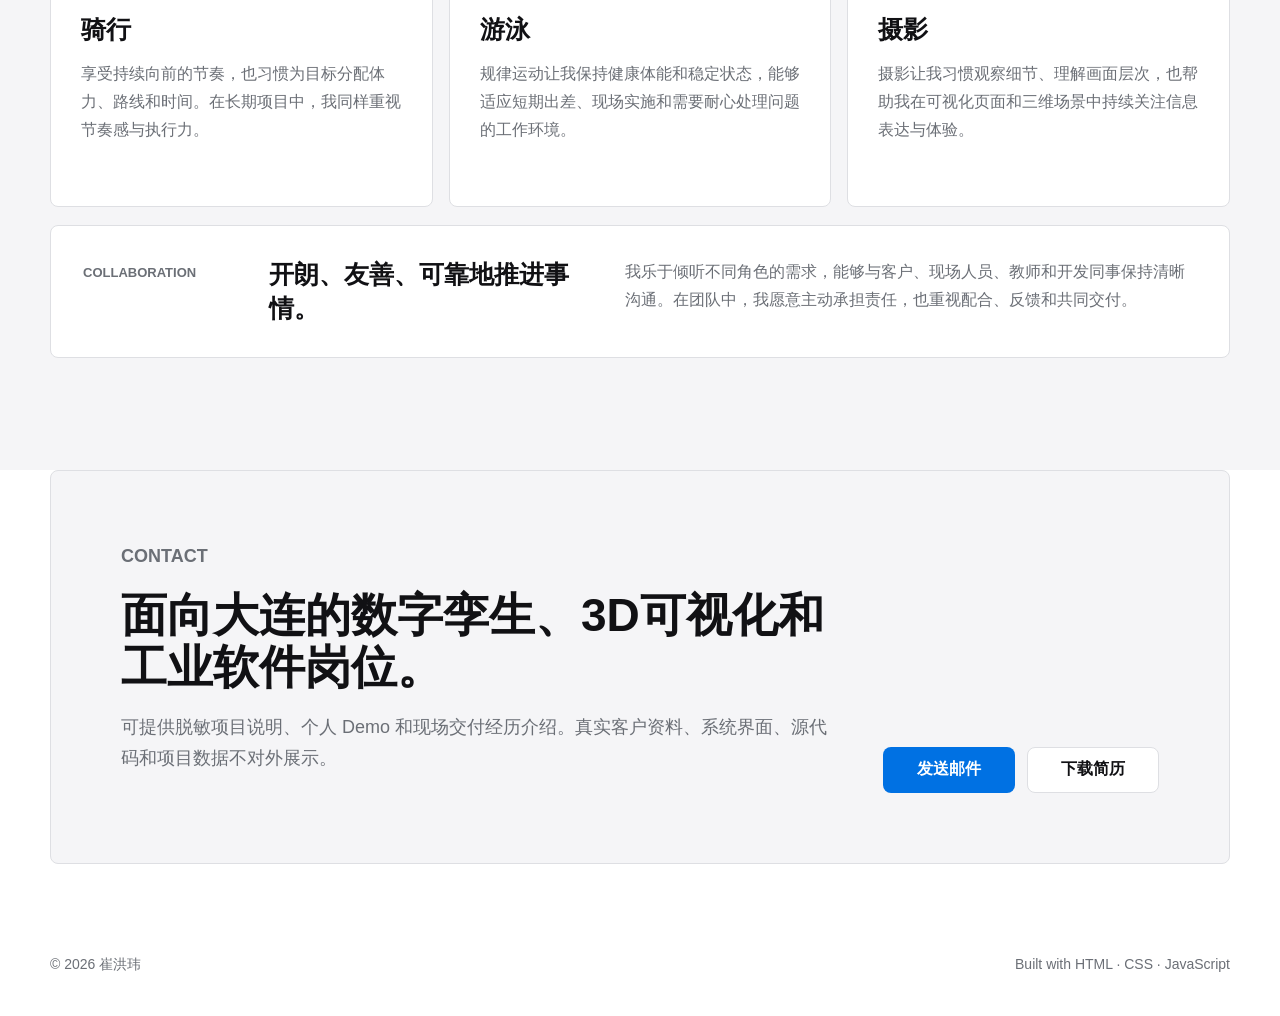
==== commit 6e4b5c55: "量化数据优化：设备数、工位数、项目数等量级描述嵌入关键位置" ====
--- a/index.html
+++ b/index.html
@@ -70,7 +70,7 @@
             <span>年数字孪生经历</span>
           </div>
           <div>
-            <strong>13+</strong>
+            <strong>18+</strong>
             <span>典型项目场景</span>
           </div>
           <div>
@@ -152,7 +152,7 @@
           <article class="project-card" data-tags="defense simulation">
             <span class="project-type">军工 · 节拍分析</span>
             <h3>特种材料装配产线节拍仿真</h3>
-            <p>使用产线仿真软件对特种材料装配产线进行节拍分析与流程仿真，量化各工位动作时间与物流衔接效率，识别产能瓶颈并提出优化方向。</p>
+            <p>使用产线仿真软件对特种材料装配产线进行节拍分析与全流程仿真，覆盖数十个工位的动作时间量化与物流衔接验证，识别产能瓶颈并提出优化方向。</p>
             <div class="tag-row">
               <span>产线仿真</span><span>节拍分析</span><span>流程优化</span>
             </div>
@@ -189,7 +189,7 @@
           <article class="project-card" data-tags="visual delivery">
             <span class="project-type">工厂级 · 统一视图</span>
             <h3>全厂数字孪生看板</h3>
-            <p>使用 Three.js + ECharts 搭建工厂级数字孪生看板，整合厂房三维模型与多设备运行状态，在统一界面中呈现全厂实时数据与关键指标。</p>
+            <p>使用 Three.js + ECharts 搭建工厂级数字孪生看板，整合厂房三维模型与数十台设备运行状态，在统一界面中呈现全厂实时数据与关键指标。</p>
             <div class="tag-row">
               <span>Three.js</span><span>ECharts</span><span>全局看板</span>
             </div>
@@ -234,7 +234,7 @@
           <article class="project-card" data-tags="visual delivery">
             <span class="project-type">产线级 · 现场联调</span>
             <h3>发动机装配线数字孪生</h3>
-            <p>独立负责三维模型轻量化与场景精简，完成 PLC 信号地址配置、机器人通讯测试及现场系统联调，推动模型-信号-界面三者形成闭环联动。</p>
+            <p>独立负责三维模型轻量化与场景精简，完成多工位 PLC 信号地址配置、机器人通讯测试及现场系统联调，推动模型-信号-界面三者形成闭环联动。</p>
             <div class="tag-row">
               <span>PLC</span><span>机器人通讯</span><span>系统联调</span>
             </div>
@@ -297,7 +297,7 @@
           <article class="project-card" data-tags="training delivery presales">
             <span class="project-type">高校 · 培训交付</span>
             <h3>数字孪生软件培训与实施</h3>
-            <p>面向高校教师开展需求沟通、产品演示与软件操作培训，配合教学产线完成现场实施，并持续提供使用支持、操作手册与问题解答。</p>
+            <p>面向多所高校教师开展需求沟通、产品演示与软件操作培训，配合教学产线完成现场实施，并持续提供使用支持、操作手册与问题解答。</p>
             <div class="tag-row">
               <span>培训</span><span>实施</span><span>文档</span>
             </div>
@@ -310,7 +310,7 @@
           <p class="eyebrow">Interactive Demo</p>
           <h2 id="demo-title">数字孪生可视化看板 Demo</h2>
           <p>
-            基于模拟数据搭建的脱敏展示：Three.js 驱动工厂 3D 场景，ECharts 渲染实时图表，设备状态自动轮询切换——完整呈现从三维渲染到数据可视化的前端能力。
+            基于模拟数据搭建的脱敏展示：Three.js 驱动 6 台设备组成的工厂 3D 场景，ECharts 渲染 5 组实时图表，设备状态按规律轮询切换——完整呈现从三维渲染到数据可视化的前端能力。
           </p>
           <div class="demo-tech-strip" aria-label="Demo 技术栈">
             <span>Three.js</span><span>WebGL</span><span>ECharts</span><span>模拟数据驱动</span><span>设备轮询</span>
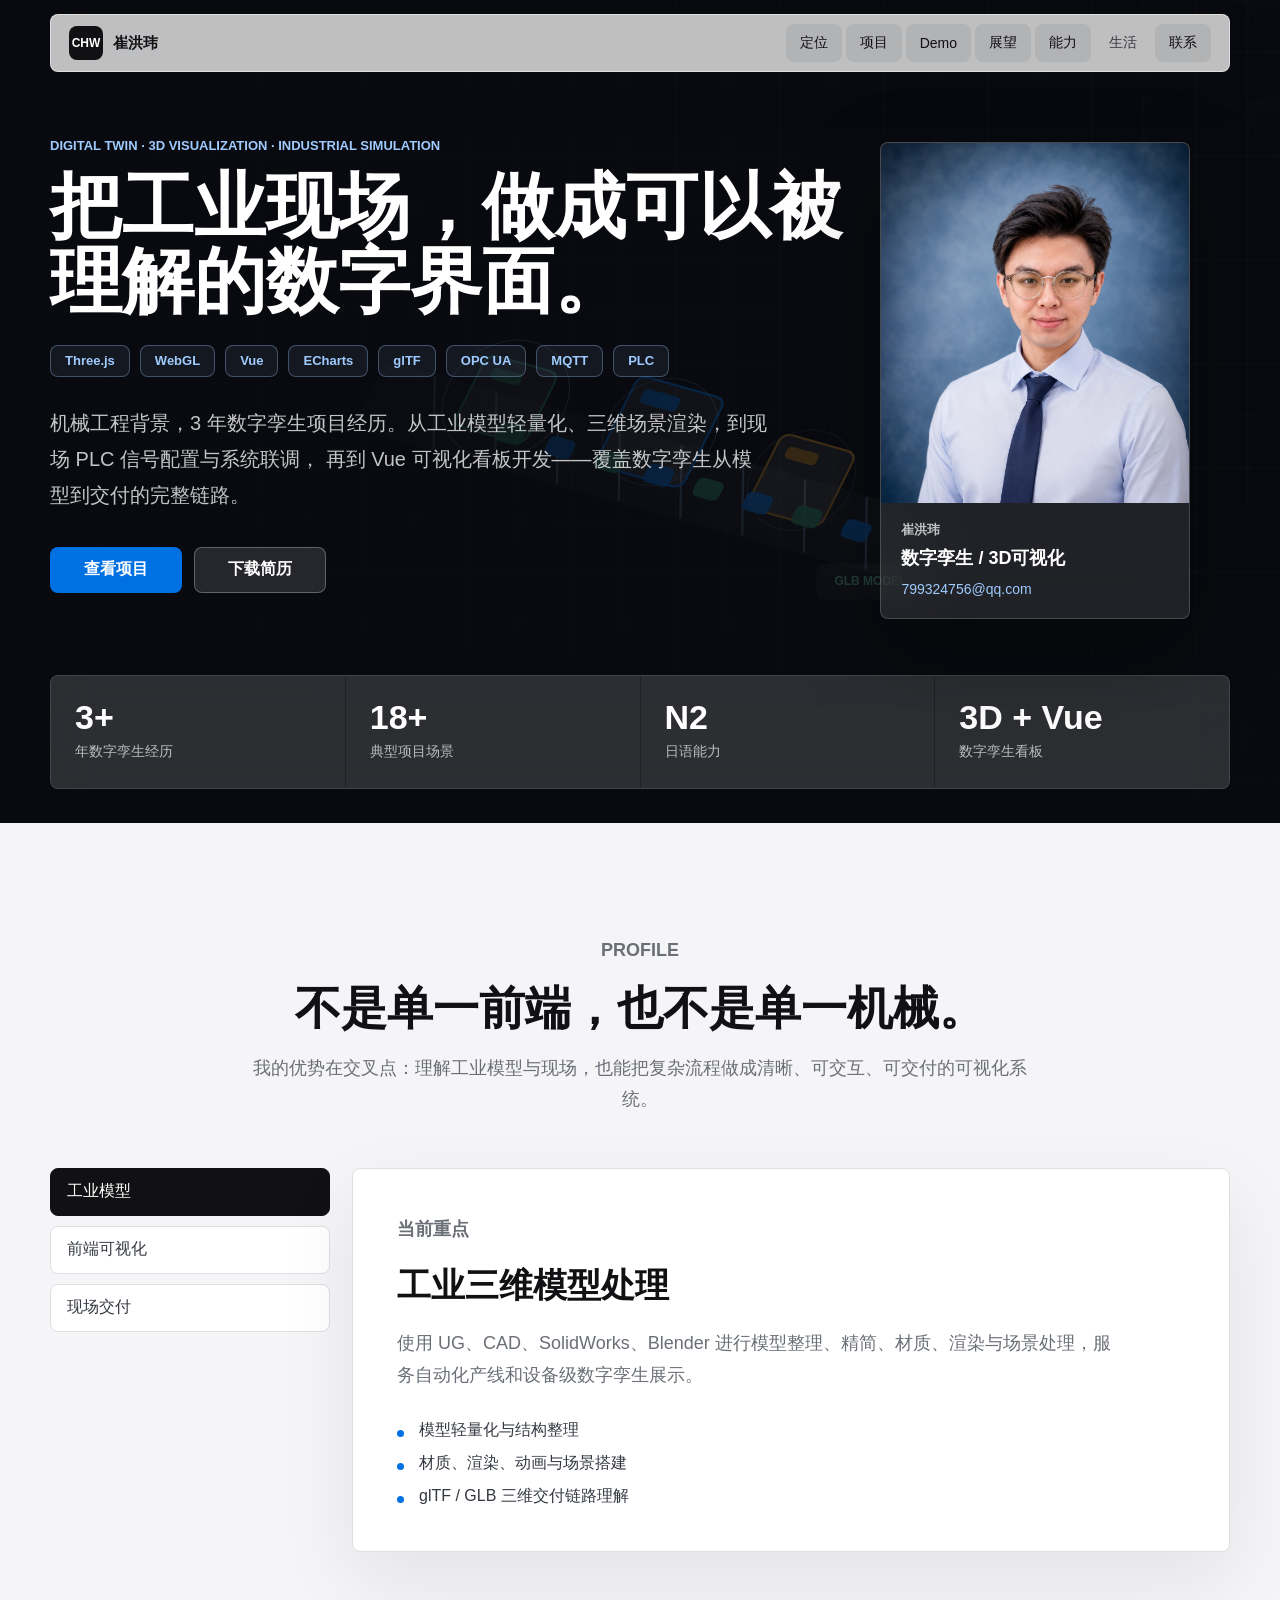
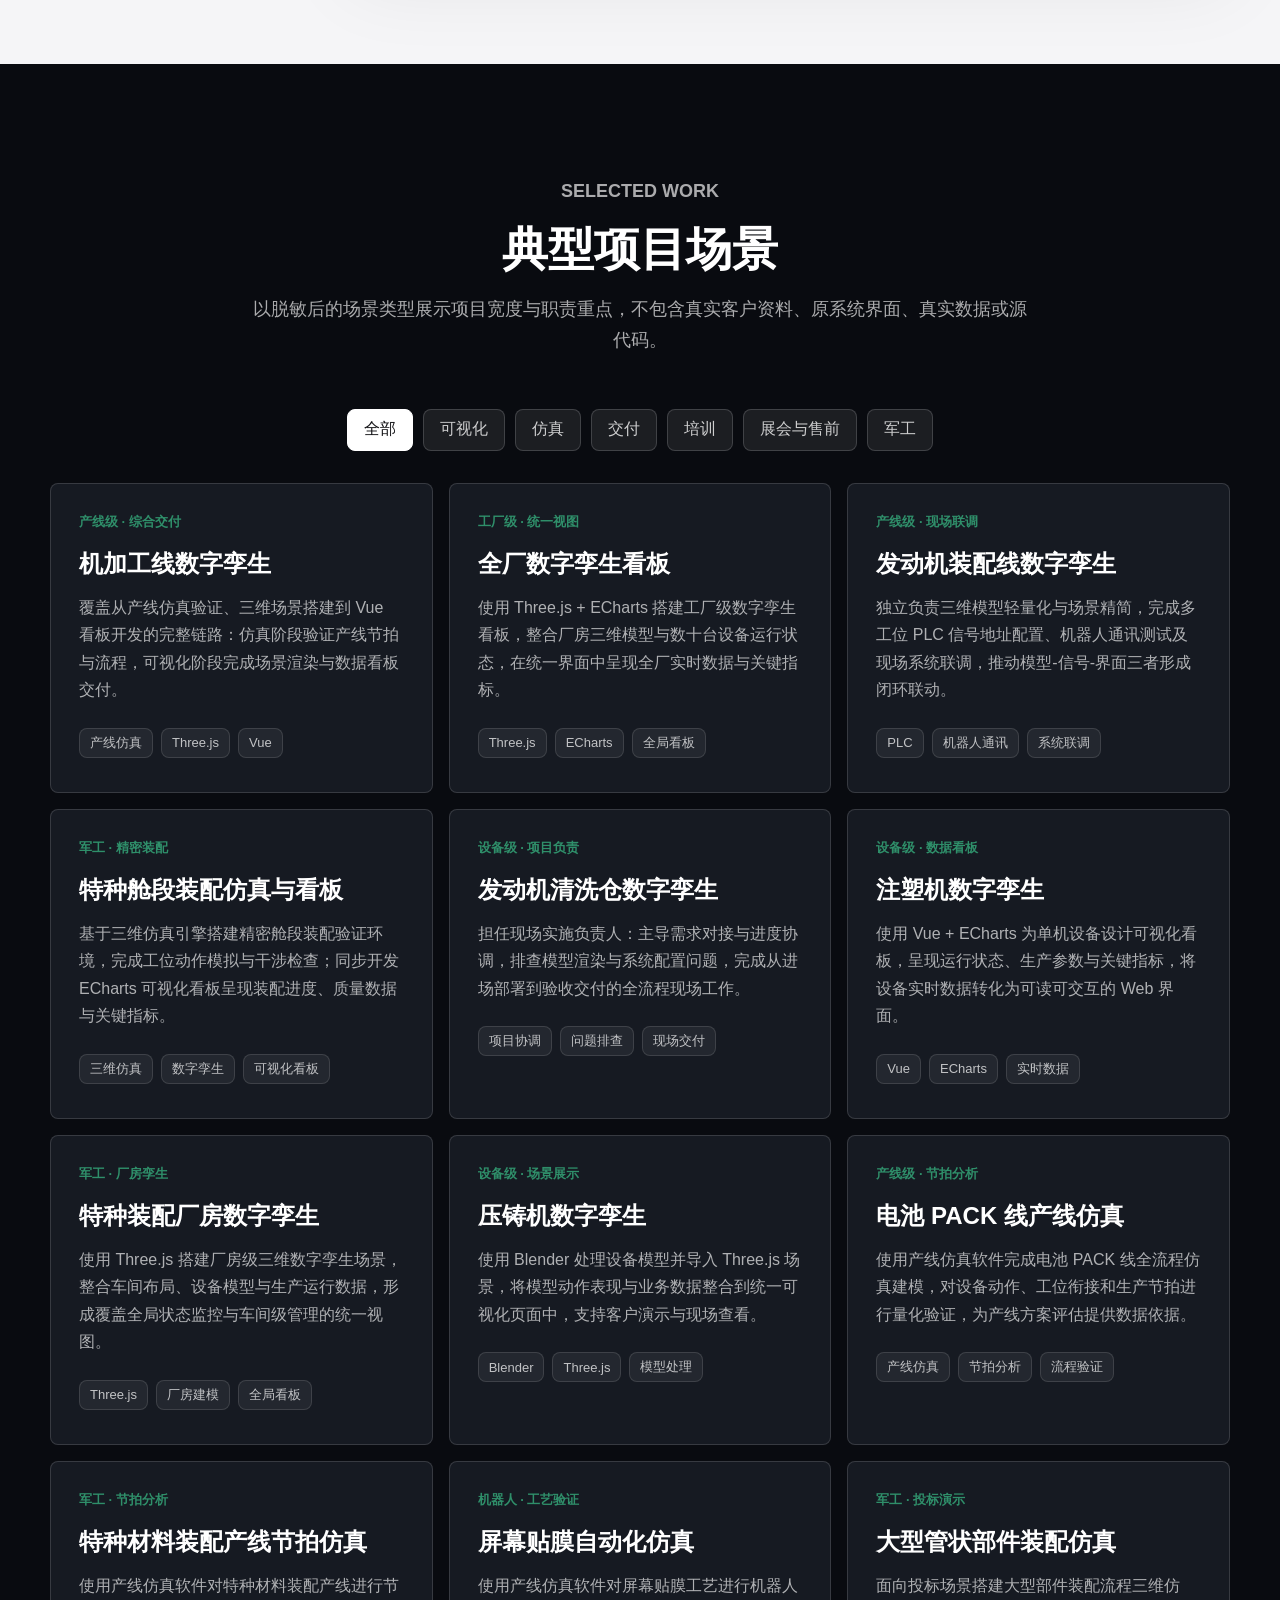
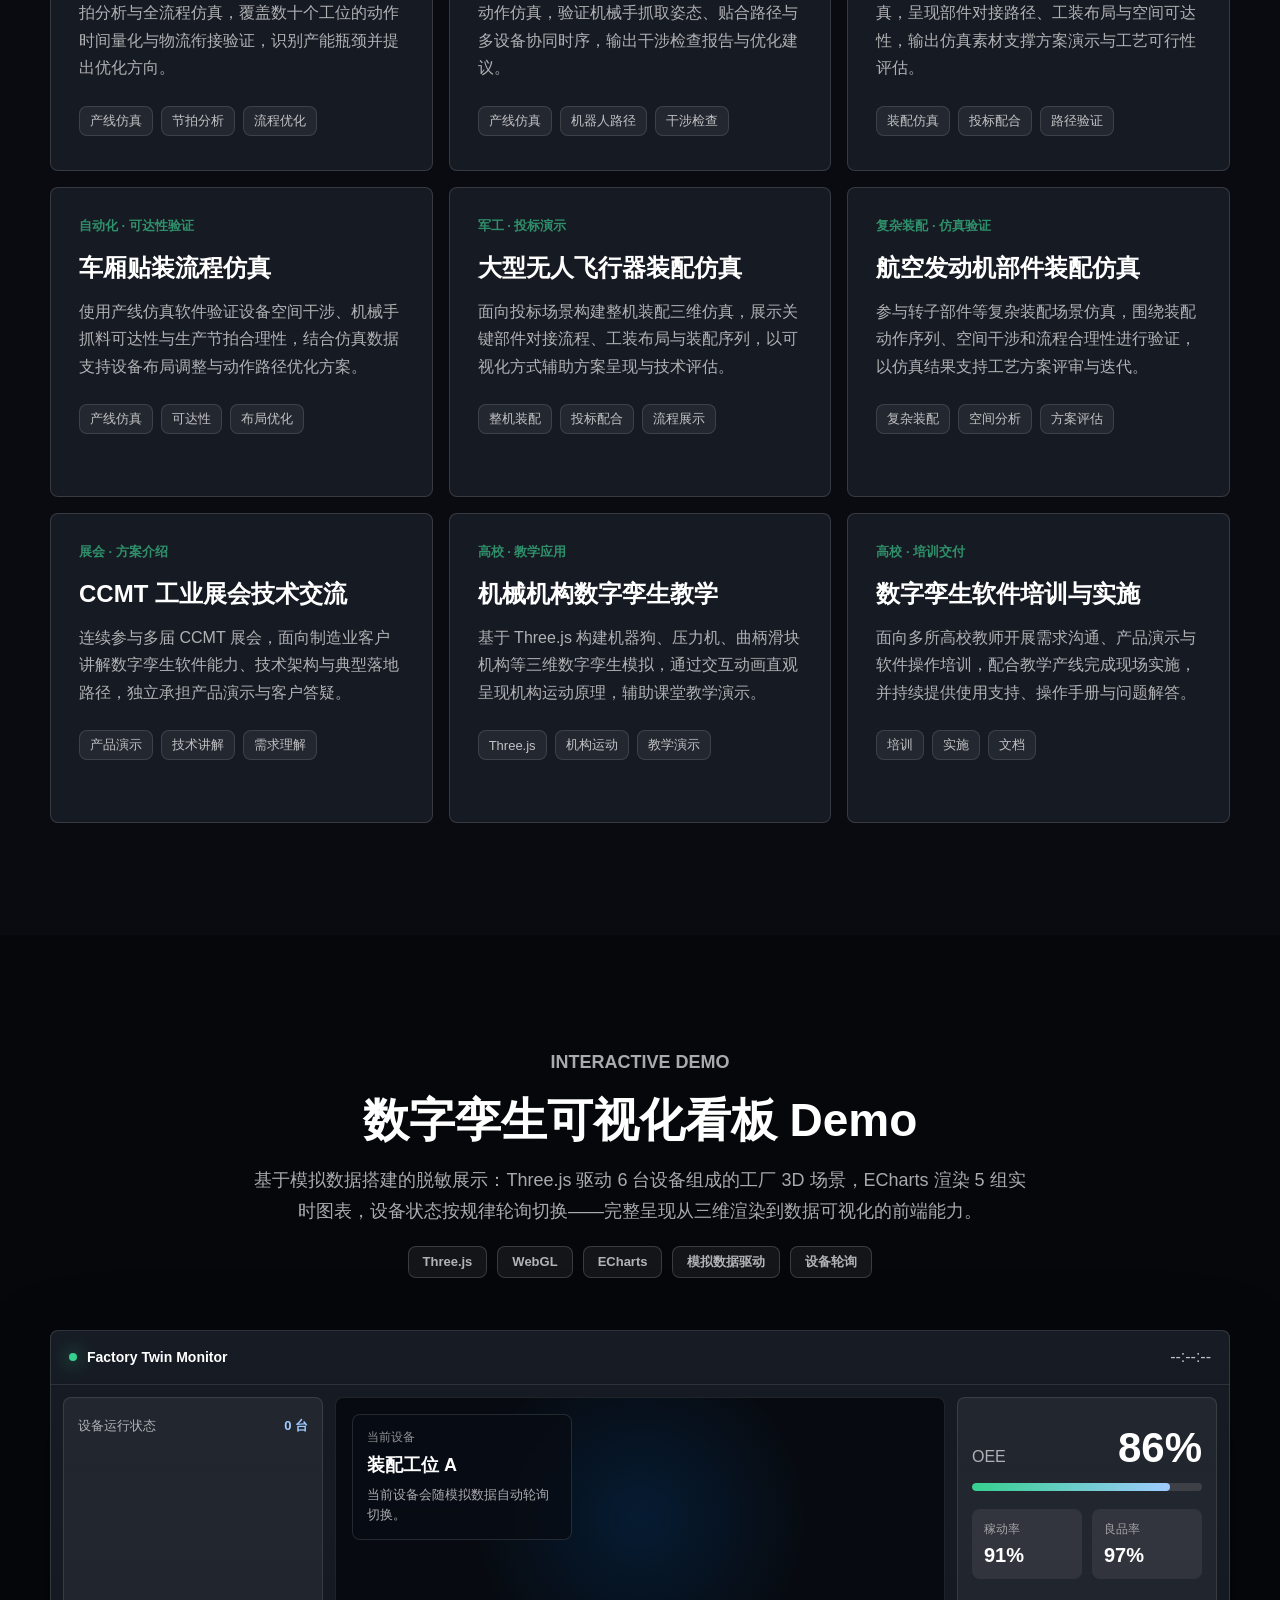
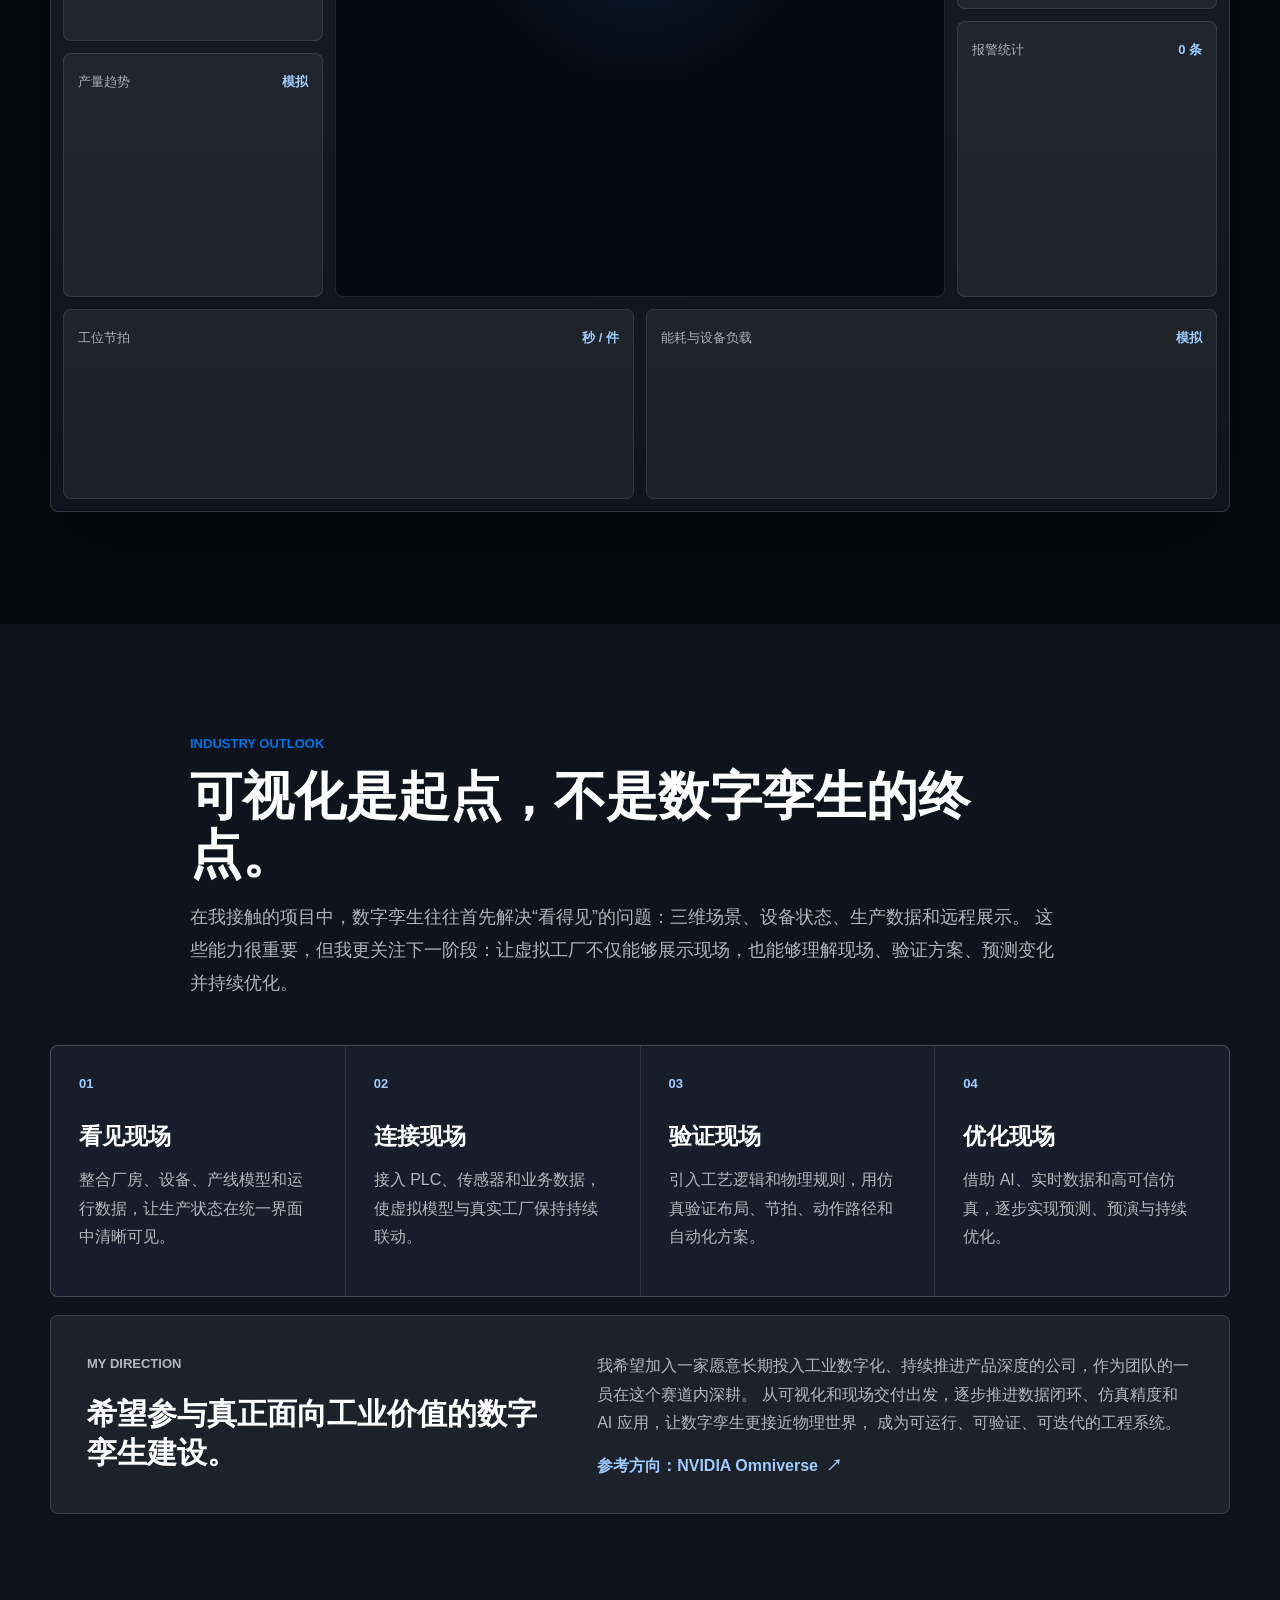
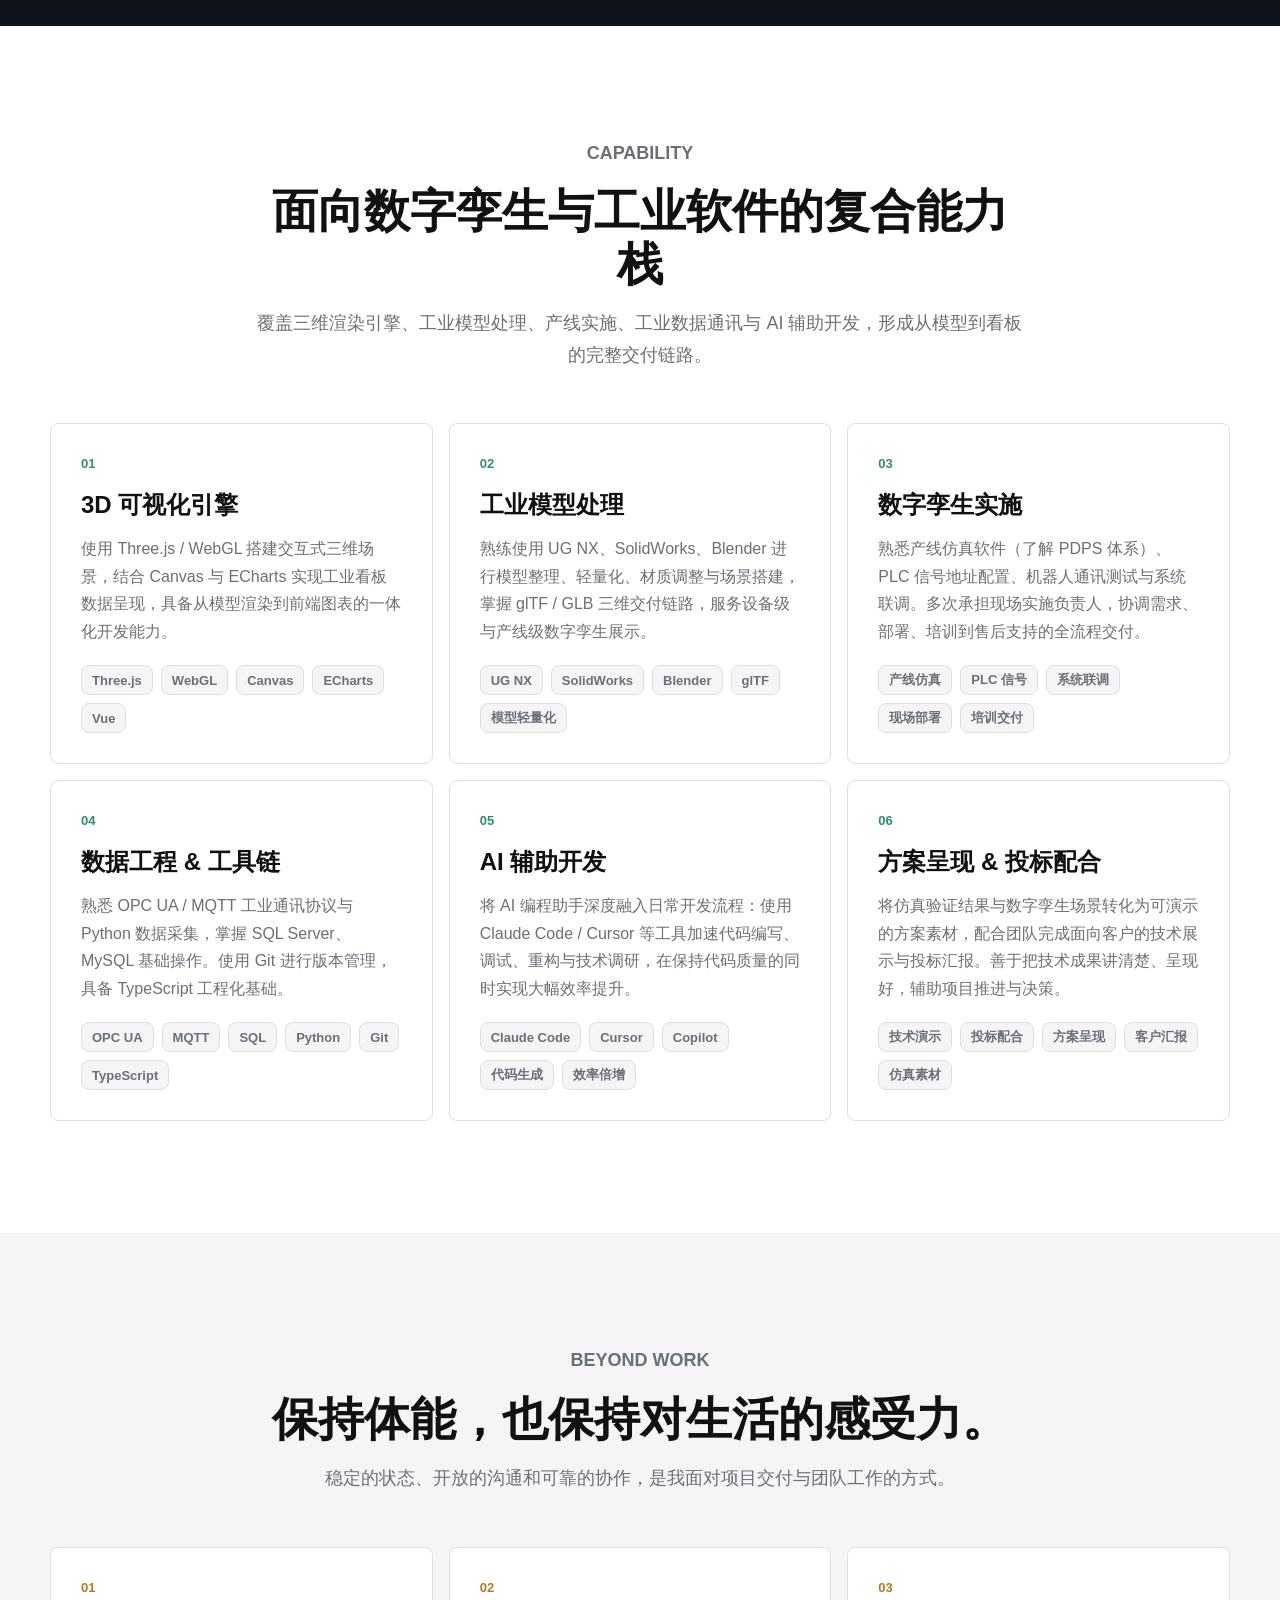
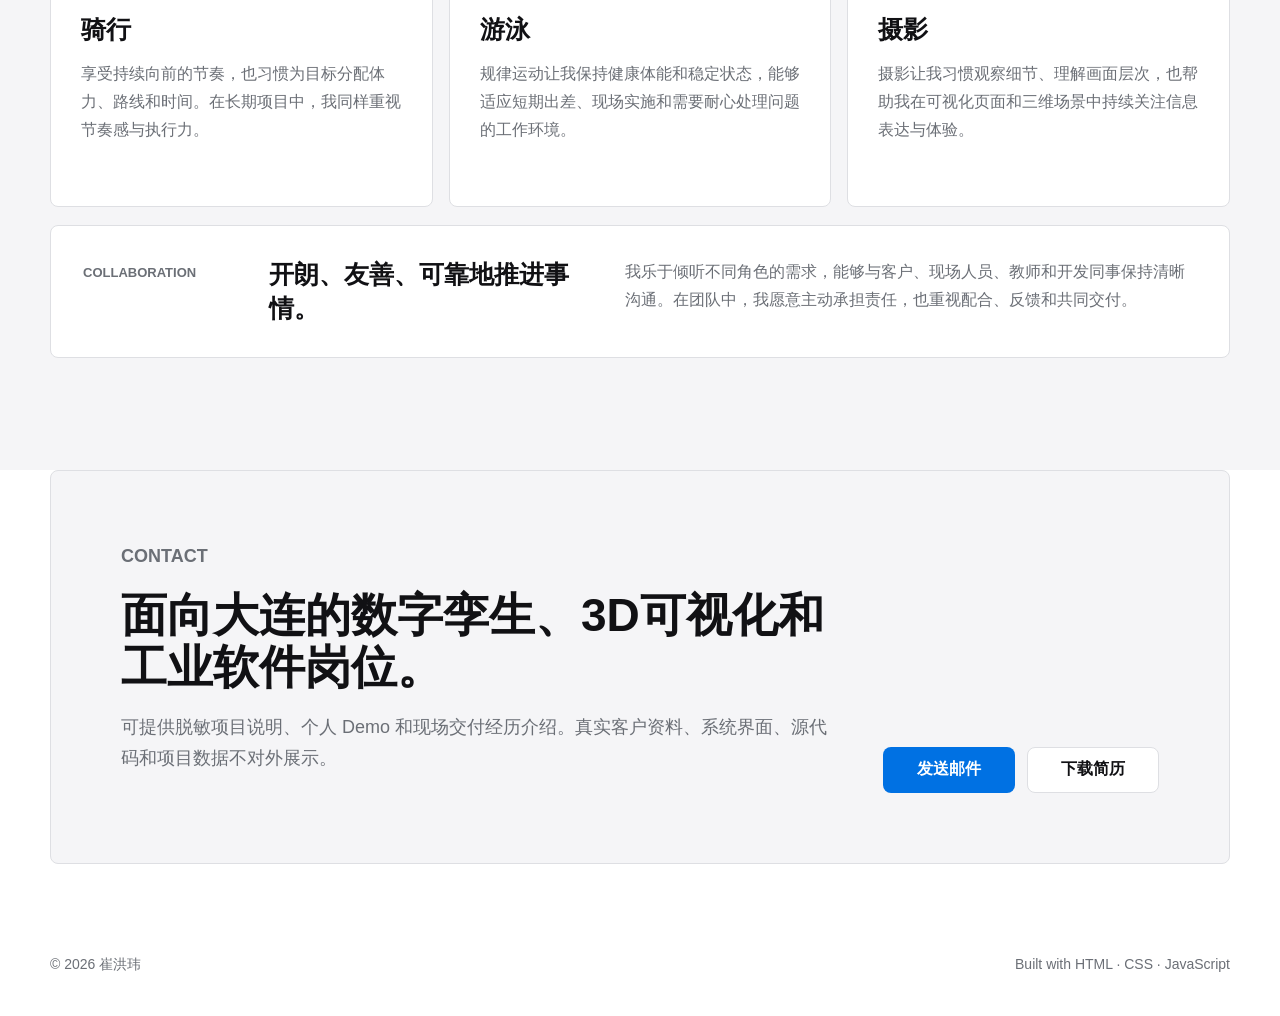
==== commit 5587876a: "重排项目卡片顺序：全栈能力前三排，军工分散穿插，展会/教学/培训收尾" ====
--- a/index.html
+++ b/index.html
@@ -139,6 +139,34 @@
         </div>
 
         <div class="project-grid">
+          <!-- ====== 综合交付 · 全栈能力 ====== -->
+          <article class="project-card" data-tags="visual simulation delivery">
+            <span class="project-type">产线级 · 综合交付</span>
+            <h3>机加工线数字孪生</h3>
+            <p>覆盖从产线仿真验证、三维场景搭建到 Vue 看板开发的完整链路：仿真阶段验证产线节拍与流程，可视化阶段完成场景渲染与数据看板交付。</p>
+            <div class="tag-row">
+              <span>产线仿真</span><span>Three.js</span><span>Vue</span>
+            </div>
+          </article>
+
+          <article class="project-card" data-tags="visual delivery">
+            <span class="project-type">工厂级 · 统一视图</span>
+            <h3>全厂数字孪生看板</h3>
+            <p>使用 Three.js + ECharts 搭建工厂级数字孪生看板，整合厂房三维模型与数十台设备运行状态，在统一界面中呈现全厂实时数据与关键指标。</p>
+            <div class="tag-row">
+              <span>Three.js</span><span>ECharts</span><span>全局看板</span>
+            </div>
+          </article>
+
+          <article class="project-card" data-tags="visual delivery">
+            <span class="project-type">产线级 · 现场联调</span>
+            <h3>发动机装配线数字孪生</h3>
+            <p>独立负责三维模型轻量化与场景精简，完成多工位 PLC 信号地址配置、机器人通讯测试及现场系统联调，推动模型-信号-界面三者形成闭环联动。</p>
+            <div class="tag-row">
+              <span>PLC</span><span>机器人通讯</span><span>系统联调</span>
+            </div>
+          </article>
+
           <!-- ====== 军工项目 ====== -->
           <article class="project-card" data-tags="defense simulation visual">
             <span class="project-type">军工 · 精密装配</span>
@@ -149,6 +177,51 @@
             </div>
           </article>
 
+          <article class="project-card" data-tags="delivery visual">
+            <span class="project-type">设备级 · 项目负责</span>
+            <h3>发动机清洗仓数字孪生</h3>
+            <p>担任现场实施负责人：主导需求对接与进度协调，排查模型渲染与系统配置问题，完成从进场部署到验收交付的全流程现场工作。</p>
+            <div class="tag-row">
+              <span>项目协调</span><span>问题排查</span><span>现场交付</span>
+            </div>
+          </article>
+
+          <article class="project-card" data-tags="visual delivery">
+            <span class="project-type">设备级 · 数据看板</span>
+            <h3>注塑机数字孪生</h3>
+            <p>使用 Vue + ECharts 为单机设备设计可视化看板，呈现运行状态、生产参数与关键指标，将设备实时数据转化为可读可交互的 Web 界面。</p>
+            <div class="tag-row">
+              <span>Vue</span><span>ECharts</span><span>实时数据</span>
+            </div>
+          </article>
+
+          <article class="project-card" data-tags="defense visual simulation delivery">
+            <span class="project-type">军工 · 厂房孪生</span>
+            <h3>特种装配厂房数字孪生</h3>
+            <p>使用 Three.js 搭建厂房级三维数字孪生场景，整合车间布局、设备模型与生产运行数据，形成覆盖全局状态监控与车间级管理的统一视图。</p>
+            <div class="tag-row">
+              <span>Three.js</span><span>厂房建模</span><span>全局看板</span>
+            </div>
+          </article>
+
+          <article class="project-card" data-tags="visual delivery">
+            <span class="project-type">设备级 · 场景展示</span>
+            <h3>压铸机数字孪生</h3>
+            <p>使用 Blender 处理设备模型并导入 Three.js 场景，将模型动作表现与业务数据整合到统一可视化页面中，支持客户演示与现场查看。</p>
+            <div class="tag-row">
+              <span>Blender</span><span>Three.js</span><span>模型处理</span>
+            </div>
+          </article>
+
+          <article class="project-card" data-tags="simulation">
+            <span class="project-type">产线级 · 节拍分析</span>
+            <h3>电池 PACK 线产线仿真</h3>
+            <p>使用产线仿真软件完成电池 PACK 线全流程仿真建模，对设备动作、工位衔接和生产节拍进行量化验证，为产线方案评估提供数据依据。</p>
+            <div class="tag-row">
+              <span>产线仿真</span><span>节拍分析</span><span>流程验证</span>
+            </div>
+          </article>
+
           <article class="project-card" data-tags="defense simulation">
             <span class="project-type">军工 · 节拍分析</span>
             <h3>特种材料装配产线节拍仿真</h3>
@@ -158,12 +231,12 @@
             </div>
           </article>
 
-          <article class="project-card" data-tags="defense visual simulation delivery">
-            <span class="project-type">军工 · 厂房孪生</span>
-            <h3>特种装配厂房数字孪生</h3>
-            <p>使用 Three.js 搭建厂房级三维数字孪生场景，整合车间布局、设备模型与生产运行数据，形成覆盖全局状态监控与车间级管理的统一视图。</p>
-            <div class="tag-row">
-              <span>Three.js</span><span>厂房建模</span><span>全局看板</span>
+          <article class="project-card" data-tags="simulation">
+            <span class="project-type">机器人 · 工艺验证</span>
+            <h3>屏幕贴膜自动化仿真</h3>
+            <p>使用产线仿真软件对屏幕贴膜工艺进行机器人动作仿真，验证机械手抓取姿态、贴合路径与多设备协同时序，输出干涉检查报告与优化建议。</p>
+            <div class="tag-row">
+              <span>产线仿真</span><span>机器人路径</span><span>干涉检查</span>
             </div>
           </article>
 
@@ -176,6 +249,15 @@
             </div>
           </article>
 
+          <article class="project-card" data-tags="simulation">
+            <span class="project-type">自动化 · 可达性验证</span>
+            <h3>车厢贴装流程仿真</h3>
+            <p>使用产线仿真软件验证设备空间干涉、机械手抓料可达性与生产节拍合理性，结合仿真数据支持设备布局调整与动作路径优化方案。</p>
+            <div class="tag-row">
+              <span>产线仿真</span><span>可达性</span><span>布局优化</span>
+            </div>
+          </article>
+
           <article class="project-card" data-tags="defense simulation">
             <span class="project-type">军工 · 投标演示</span>
             <h3>大型无人飞行器装配仿真</h3>
@@ -185,103 +267,22 @@
             </div>
           </article>
 
-          <!-- ====== 民品项目 ====== -->
-          <article class="project-card" data-tags="visual delivery">
-            <span class="project-type">工厂级 · 统一视图</span>
-            <h3>全厂数字孪生看板</h3>
-            <p>使用 Three.js + ECharts 搭建工厂级数字孪生看板，整合厂房三维模型与数十台设备运行状态，在统一界面中呈现全厂实时数据与关键指标。</p>
-            <div class="tag-row">
-              <span>Three.js</span><span>ECharts</span><span>全局看板</span>
-            </div>
-          </article>
-
+          <article class="project-card" data-tags="simulation">
+            <span class="project-type">复杂装配 · 仿真验证</span>
+            <h3>航空发动机部件装配仿真</h3>
+            <p>参与转子部件等复杂装配场景仿真，围绕装配动作序列、空间干涉和流程合理性进行验证，以仿真结果支持工艺方案评审与迭代。</p>
+            <div class="tag-row">
+              <span>复杂装配</span><span>空间分析</span><span>方案评估</span>
+            </div>
+          </article>
+
+          <!-- ====== 展会 / 教学 / 培训 ====== -->
           <article class="project-card" data-tags="presales training">
             <span class="project-type">展会 · 方案介绍</span>
             <h3>CCMT 工业展会技术交流</h3>
             <p>连续参与多届 CCMT 展会，面向制造业客户讲解数字孪生软件能力、技术架构与典型落地路径，独立承担产品演示与客户答疑。</p>
             <div class="tag-row">
               <span>产品演示</span><span>技术讲解</span><span>需求理解</span>
-            </div>
-          </article>
-
-          <article class="project-card" data-tags="visual delivery">
-            <span class="project-type">设备级 · 数据看板</span>
-            <h3>注塑机数字孪生</h3>
-            <p>使用 Vue + ECharts 为单机设备设计可视化看板，呈现运行状态、生产参数与关键指标，将设备实时数据转化为可读可交互的 Web 界面。</p>
-            <div class="tag-row">
-              <span>Vue</span><span>ECharts</span><span>实时数据</span>
-            </div>
-          </article>
-
-          <article class="project-card" data-tags="visual delivery">
-            <span class="project-type">设备级 · 场景展示</span>
-            <h3>压铸机数字孪生</h3>
-            <p>使用 Blender 处理设备模型并导入 Three.js 场景，将模型动作表现与业务数据整合到统一可视化页面中，支持客户演示与现场查看。</p>
-            <div class="tag-row">
-              <span>Blender</span><span>Three.js</span><span>模型处理</span>
-            </div>
-          </article>
-
-          <article class="project-card" data-tags="visual simulation delivery">
-            <span class="project-type">产线级 · 综合交付</span>
-            <h3>机加工线数字孪生</h3>
-            <p>覆盖从产线仿真验证、三维场景搭建到 Vue 看板开发的完整链路：仿真阶段验证产线节拍与流程，可视化阶段完成场景渲染与数据看板交付。</p>
-            <div class="tag-row">
-              <span>产线仿真</span><span>Three.js</span><span>Vue</span>
-            </div>
-          </article>
-
-          <article class="project-card" data-tags="visual delivery">
-            <span class="project-type">产线级 · 现场联调</span>
-            <h3>发动机装配线数字孪生</h3>
-            <p>独立负责三维模型轻量化与场景精简，完成多工位 PLC 信号地址配置、机器人通讯测试及现场系统联调，推动模型-信号-界面三者形成闭环联动。</p>
-            <div class="tag-row">
-              <span>PLC</span><span>机器人通讯</span><span>系统联调</span>
-            </div>
-          </article>
-
-          <article class="project-card" data-tags="delivery visual">
-            <span class="project-type">设备级 · 项目负责</span>
-            <h3>发动机清洗仓数字孪生</h3>
-            <p>担任现场实施负责人：主导需求对接与进度协调，排查模型渲染与系统配置问题，完成从进场部署到验收交付的全流程现场工作。</p>
-            <div class="tag-row">
-              <span>项目协调</span><span>问题排查</span><span>现场交付</span>
-            </div>
-          </article>
-
-          <article class="project-card" data-tags="simulation">
-            <span class="project-type">机器人 · 工艺验证</span>
-            <h3>屏幕贴膜自动化仿真</h3>
-            <p>使用产线仿真软件对屏幕贴膜工艺进行机器人动作仿真，验证机械手抓取姿态、贴合路径与多设备协同时序，输出干涉检查报告与优化建议。</p>
-            <div class="tag-row">
-              <span>产线仿真</span><span>机器人路径</span><span>干涉检查</span>
-            </div>
-          </article>
-
-          <article class="project-card" data-tags="simulation">
-            <span class="project-type">产线级 · 节拍分析</span>
-            <h3>电池 PACK 线产线仿真</h3>
-            <p>使用产线仿真软件完成电池 PACK 线全流程仿真建模，对设备动作、工位衔接和生产节拍进行量化验证，为产线方案评估提供数据依据。</p>
-            <div class="tag-row">
-              <span>产线仿真</span><span>节拍分析</span><span>流程验证</span>
-            </div>
-          </article>
-
-          <article class="project-card" data-tags="simulation">
-            <span class="project-type">自动化 · 可达性验证</span>
-            <h3>车厢贴装流程仿真</h3>
-            <p>使用产线仿真软件验证设备空间干涉、机械手抓料可达性与生产节拍合理性，结合仿真数据支持设备布局调整与动作路径优化方案。</p>
-            <div class="tag-row">
-              <span>产线仿真</span><span>可达性</span><span>布局优化</span>
-            </div>
-          </article>
-
-          <article class="project-card" data-tags="simulation">
-            <span class="project-type">复杂装配 · 仿真验证</span>
-            <h3>航空发动机部件装配仿真</h3>
-            <p>参与转子部件等复杂装配场景仿真，围绕装配动作序列、空间干涉和流程合理性进行验证，以仿真结果支持工艺方案评审与迭代。</p>
-            <div class="tag-row">
-              <span>复杂装配</span><span>空间分析</span><span>方案评估</span>
             </div>
           </article>
 
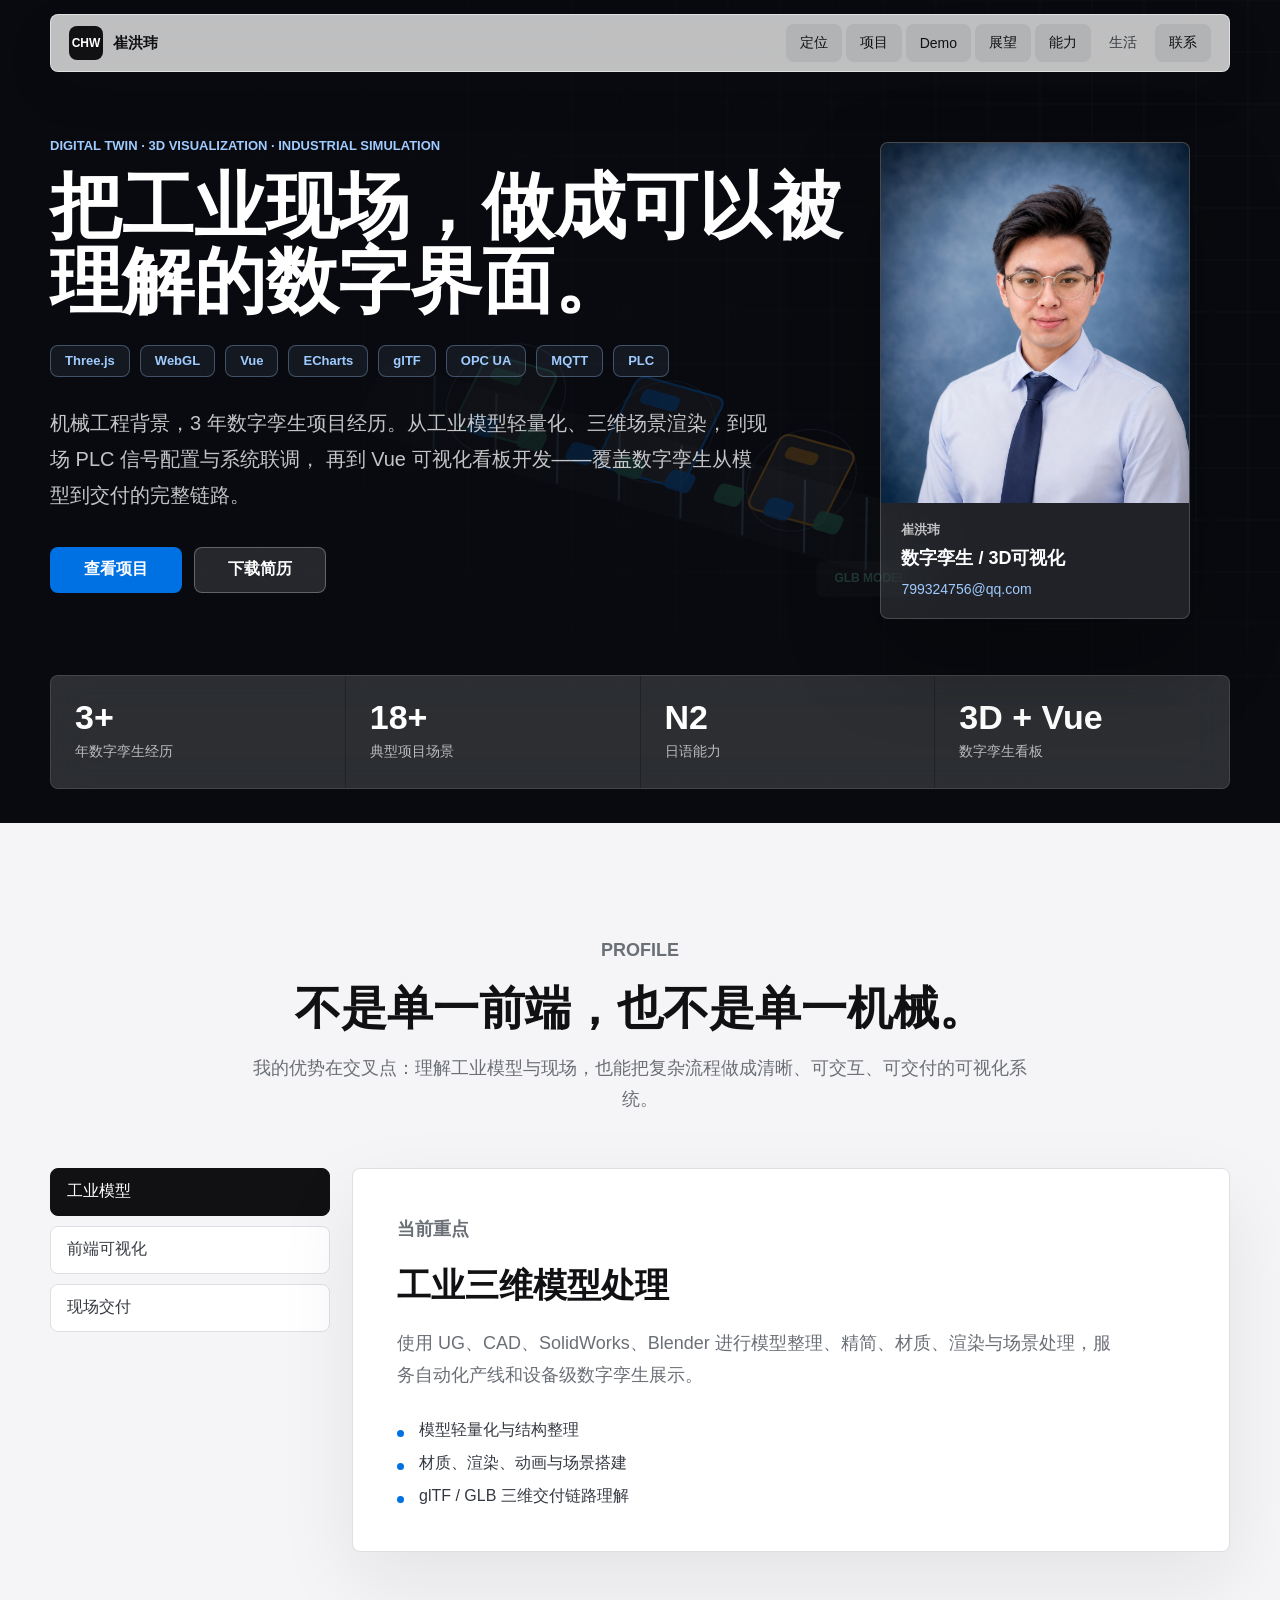
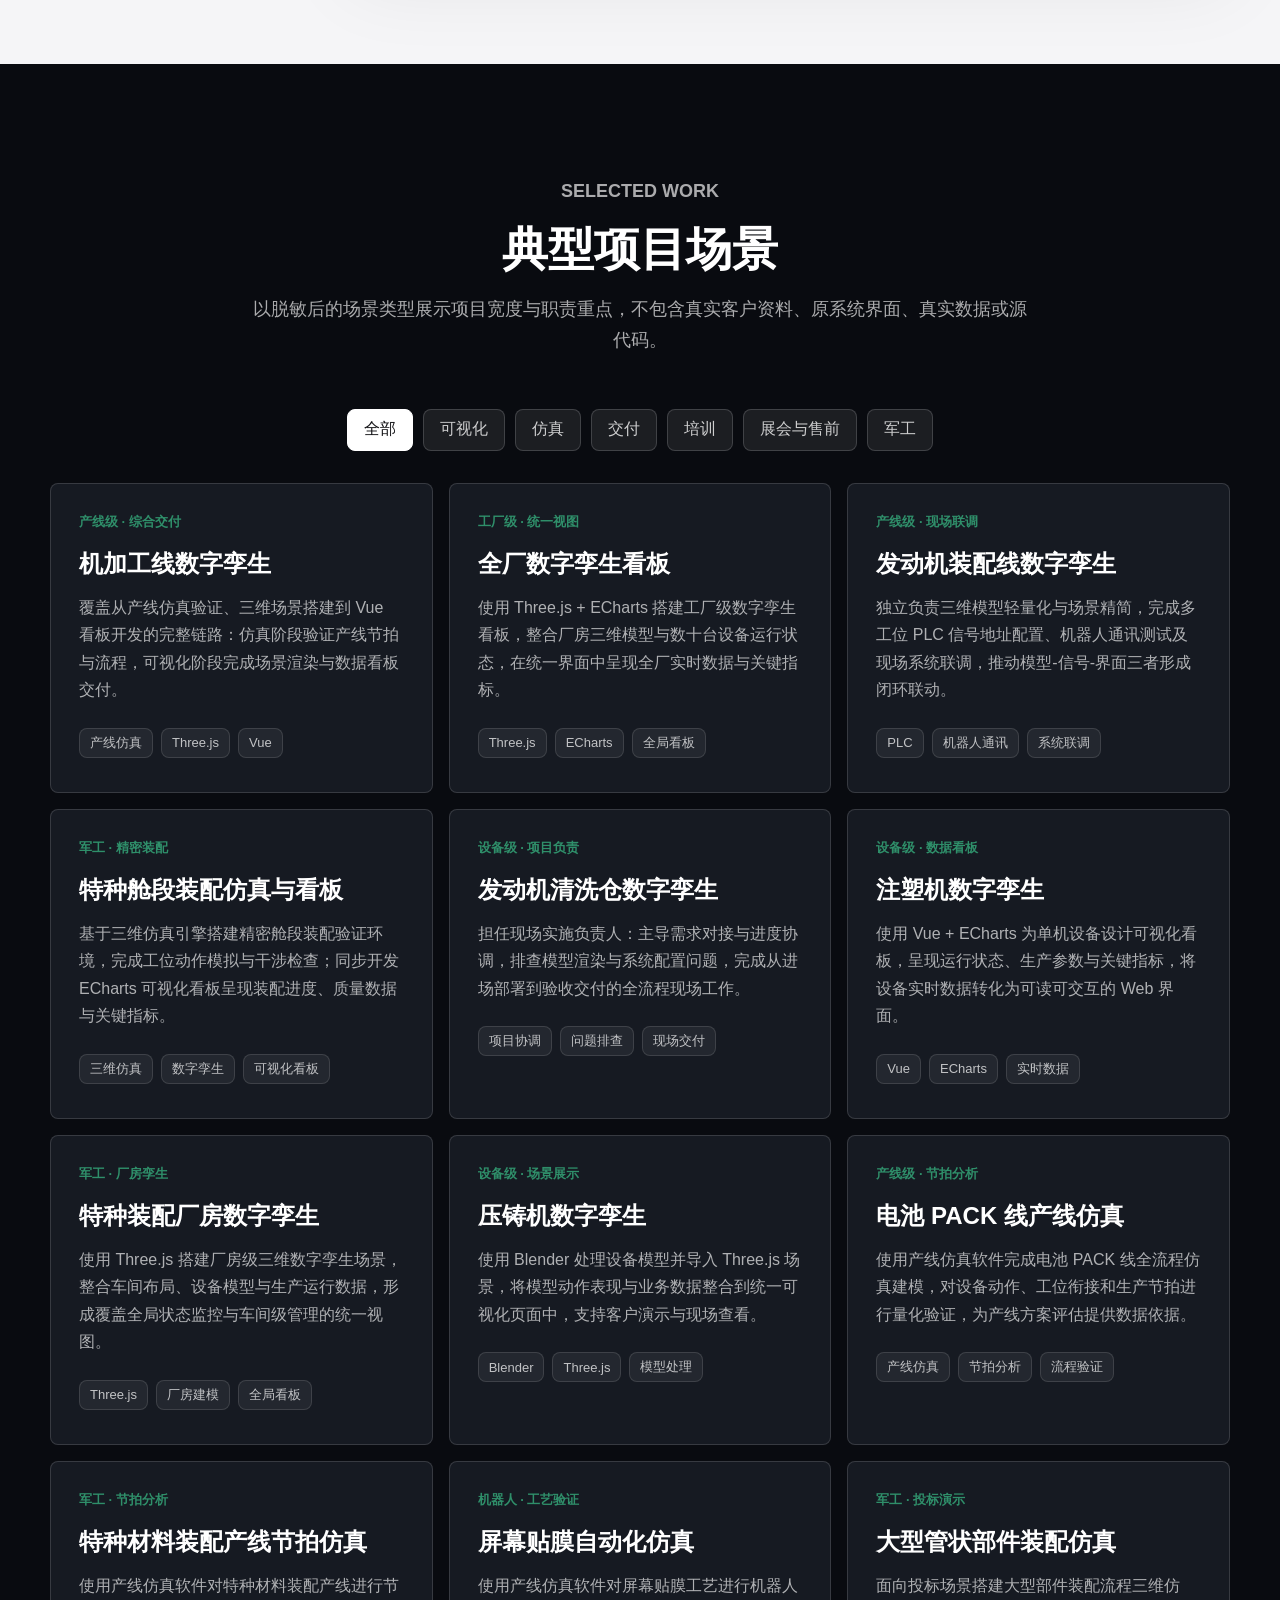
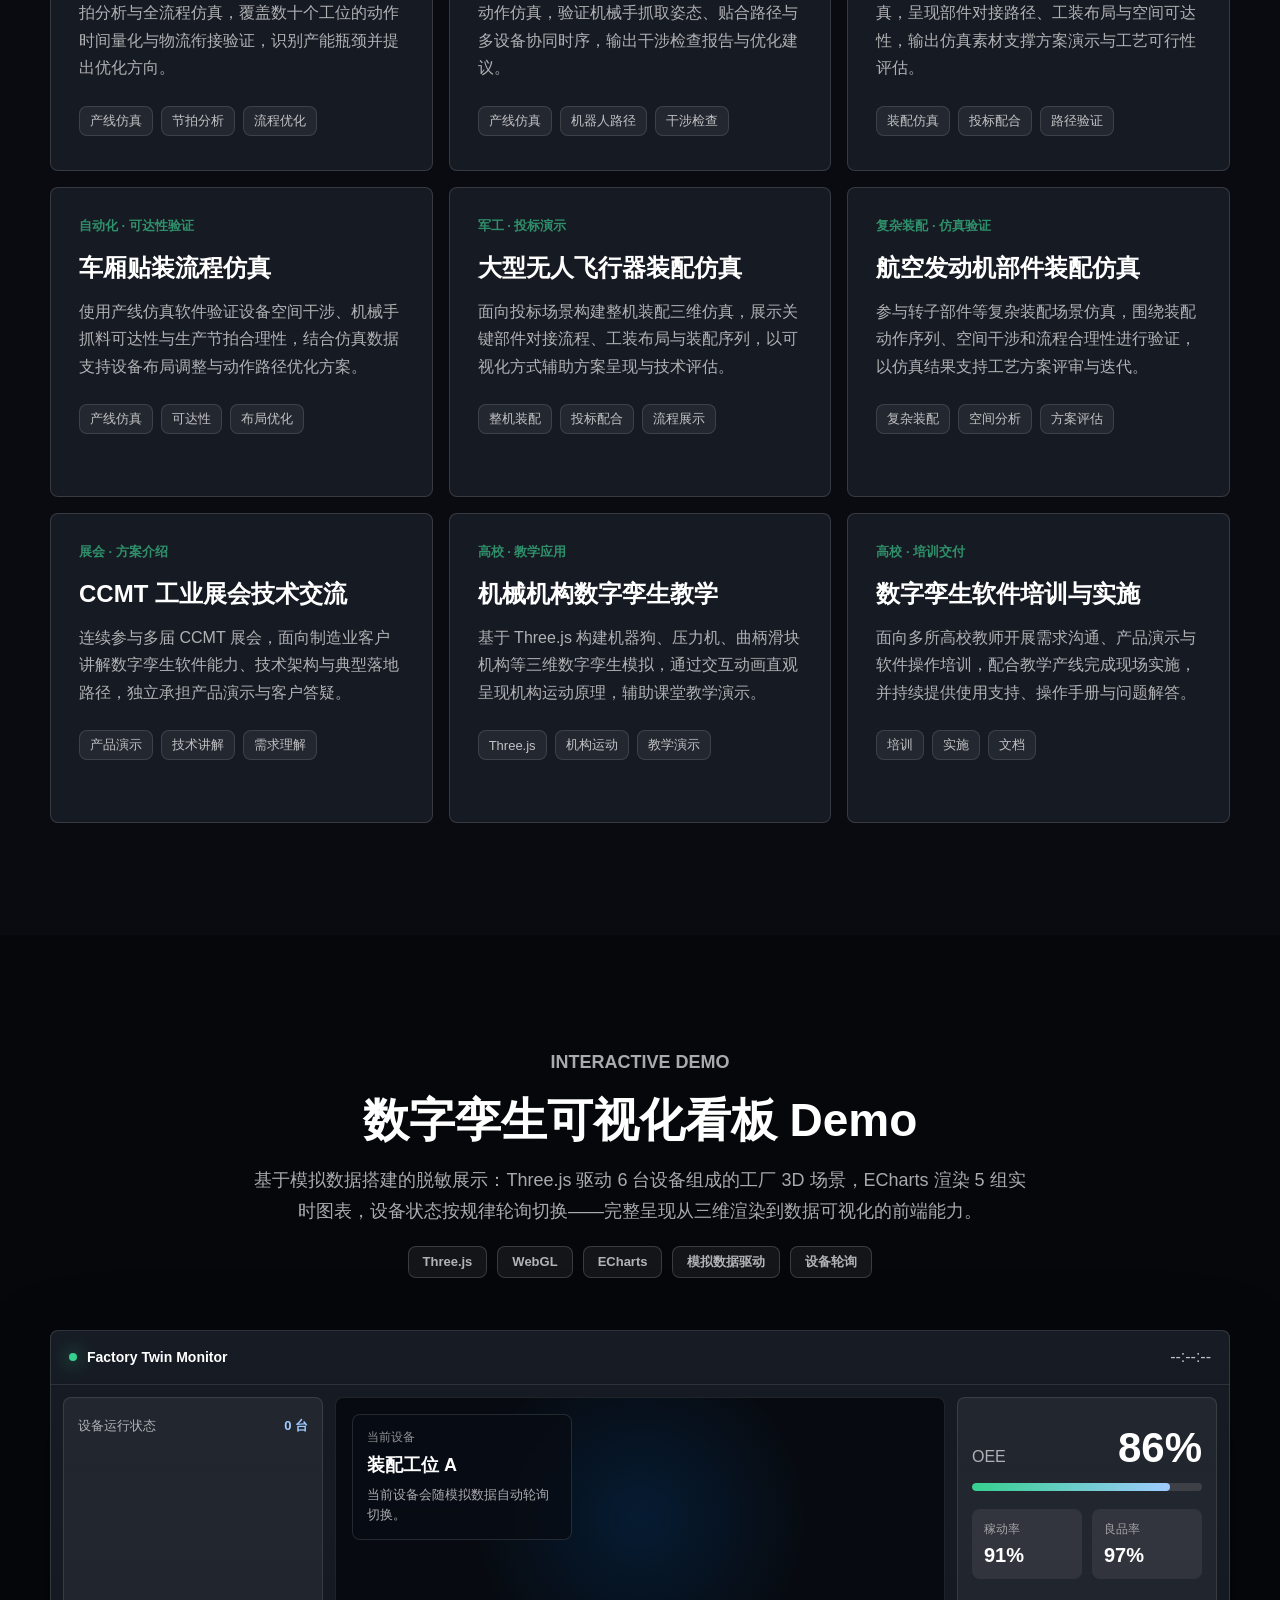
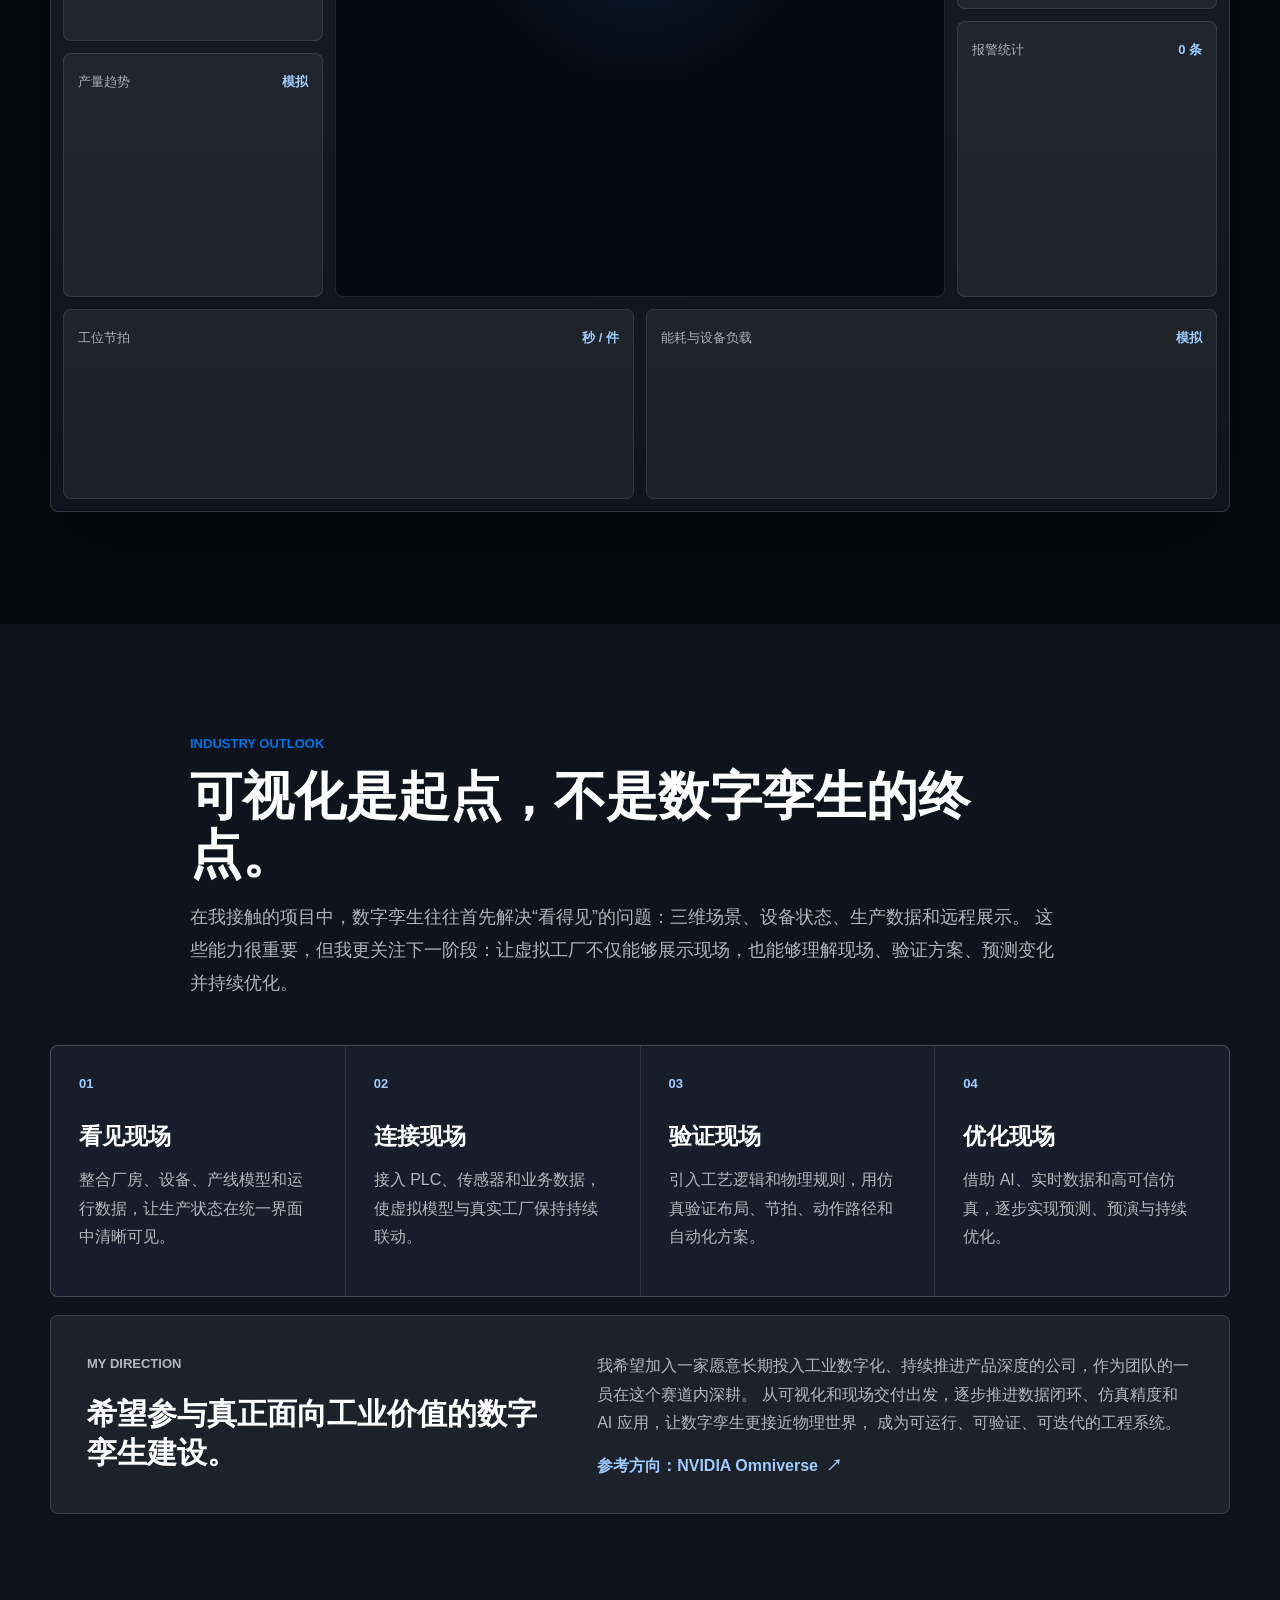
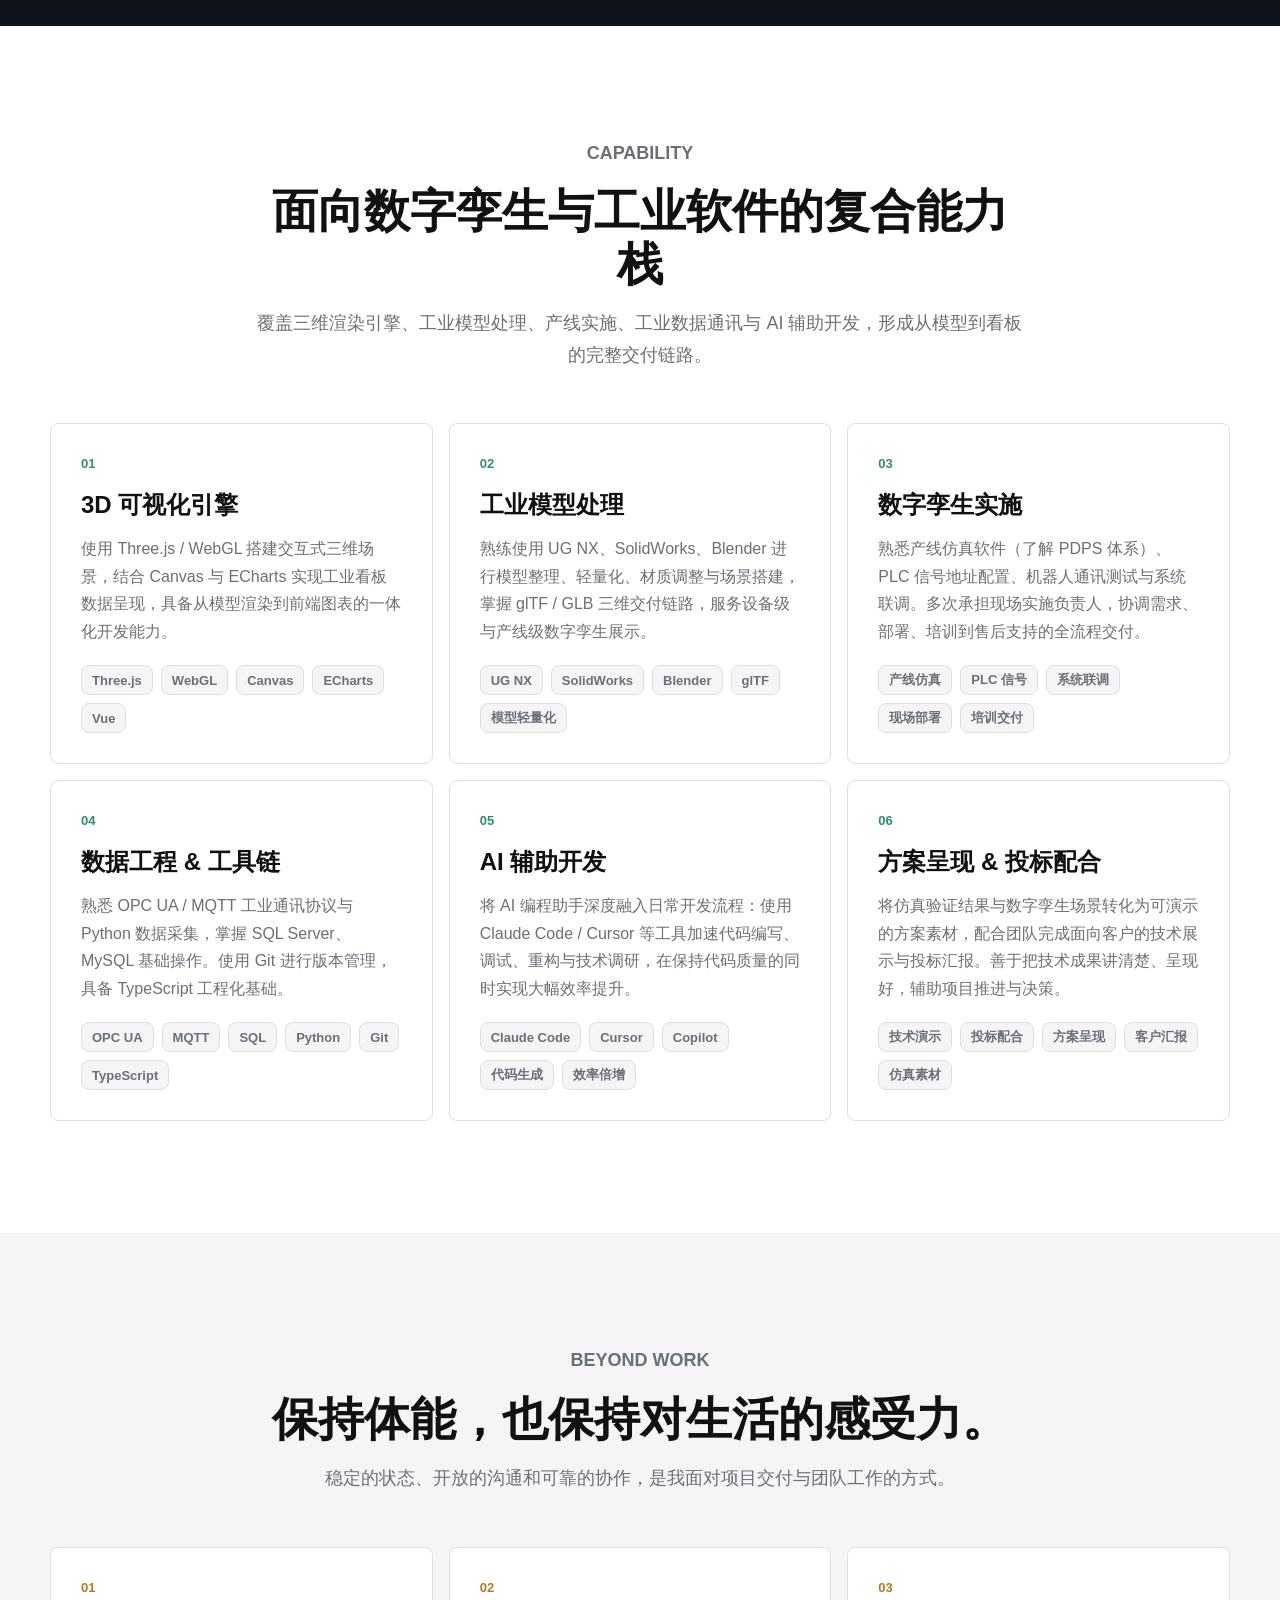
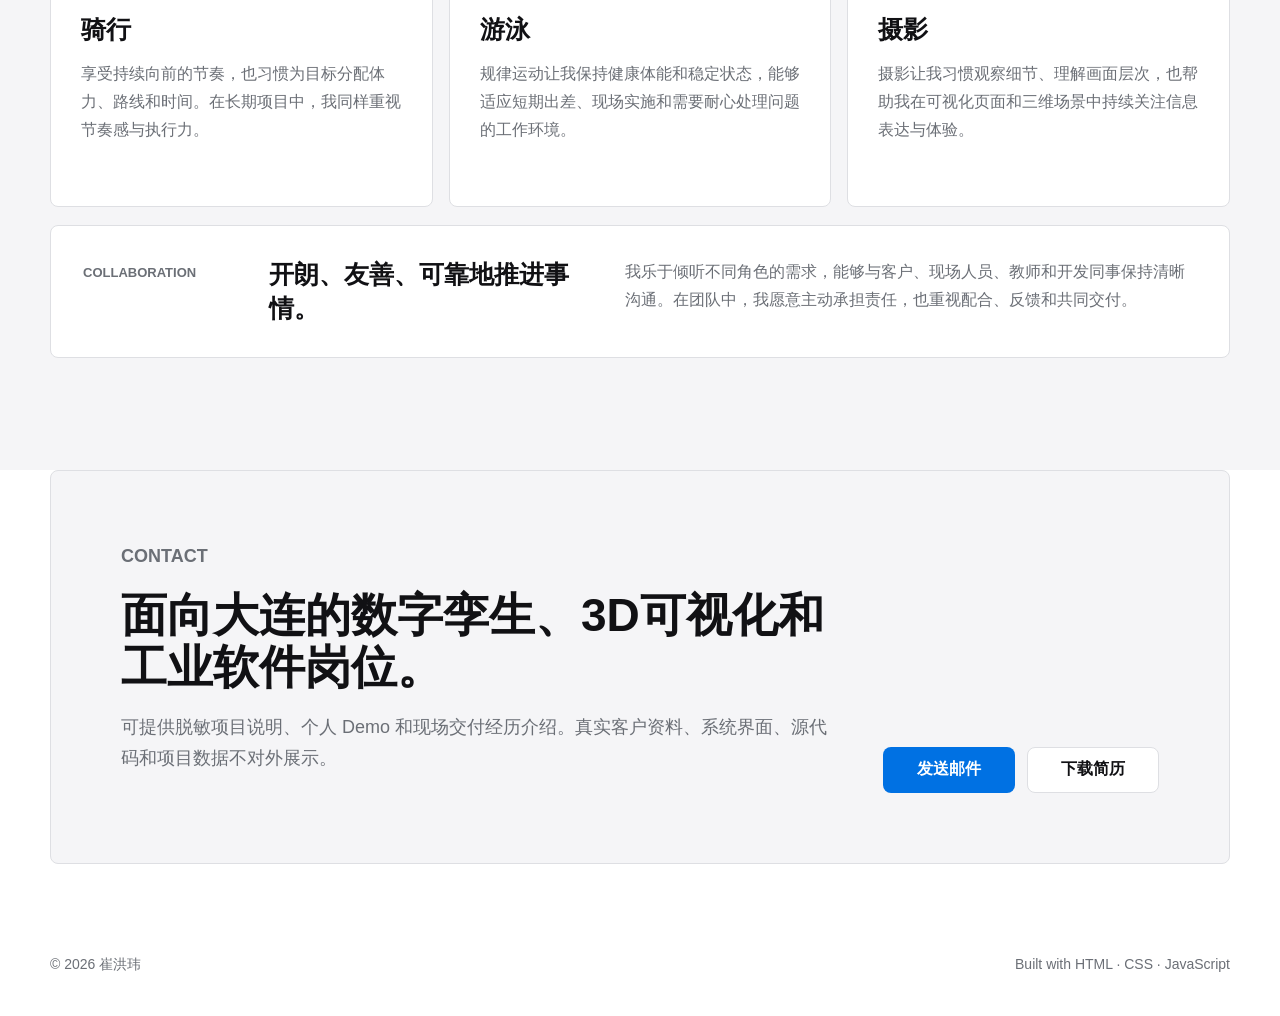
==== commit f07b86f3: "移动端适配优化：照片不消失改为横向卡片，Dashboard全响应式布局" ====
--- a/index.html
+++ b/index.html
@@ -53,6 +53,9 @@
               下载简历
             </a>
           </div>
+          <div class="hero-mobile-avatar" aria-hidden="true">
+            <img src="./assets/portrait.png" alt="崔洪玮" />
+          </div>
         </div>
         <aside class="hero-profile-card" aria-label="个人照片与联系信息">
           <div class="portrait-frame">
--- a/styles.css
+++ b/styles.css
@@ -1067,6 +1067,10 @@
   transform: translateY(0);
 }
 
+.hero-mobile-avatar {
+  display: none;
+}
+
 @media (max-width: 980px) {
   .site-header {
     width: calc(100% - 24px);
@@ -1092,6 +1096,25 @@
     display: none;
   }
 
+  .hero-mobile-avatar {
+    display: flex;
+    align-items: center;
+    gap: 16px;
+    margin-top: 28px;
+    padding: 16px 20px;
+    border: 1px solid rgba(255, 255, 255, 0.14);
+    border-radius: 8px;
+    background: rgba(255, 255, 255, 0.08);
+  }
+
+  .hero-mobile-avatar img {
+    width: 56px;
+    height: 56px;
+    border-radius: 50%;
+    object-fit: cover;
+    border: 2px solid rgba(255, 255, 255, 0.3);
+  }
+
   .focus-layout,
   .contact-section,
   .collaboration-strip,
@@ -1109,6 +1132,31 @@
 
   .contact-section {
     padding: 44px;
+  }
+
+  /* Dashboard tablet */
+  .dashboard-grid {
+    grid-template-columns: 1fr 1fr;
+    grid-template-rows: auto;
+    gap: 10px;
+  }
+
+  .dashboard-side {
+    grid-column: span 1;
+  }
+
+  .twin-stage {
+    grid-column: 1 / -1;
+    min-height: 360px;
+  }
+
+  .dashboard-bottom {
+    grid-column: 1 / -1;
+    grid-template-columns: 1fr 1fr;
+  }
+
+  .chart-box {
+    height: 140px;
   }
 }
 
@@ -1152,6 +1200,32 @@
     font-size: 42px;
   }
 
+  .hero-tech-strip {
+    gap: 6px;
+  }
+
+  .hero-tech-strip span {
+    min-height: 28px;
+    padding: 0 10px;
+    font-size: 12px;
+  }
+
+  .hero-mobile-avatar {
+    display: flex;
+    align-items: center;
+    gap: 14px;
+    margin-top: 24px;
+    padding: 14px 16px;
+    border: 1px solid rgba(255, 255, 255, 0.14);
+    border-radius: 8px;
+    background: rgba(255, 255, 255, 0.08);
+  }
+
+  .hero-mobile-avatar img {
+    width: 48px;
+    height: 48px;
+  }
+
   .section {
     padding: 78px 16px;
   }
@@ -1185,6 +1259,58 @@
 
   .site-footer {
     flex-direction: column;
+  }
+
+  /* Dashboard mobile: single column */
+  .dashboard-grid {
+    display: flex;
+    flex-direction: column;
+    gap: 10px;
+    padding: 10px;
+  }
+
+  .dashboard-side {
+    display: flex;
+    flex-direction: column;
+    gap: 10px;
+  }
+
+  .twin-stage {
+    min-height: 300px;
+    order: -1;
+  }
+
+  .dashboard-bottom {
+    display: flex;
+    flex-direction: column;
+    gap: 10px;
+  }
+
+  .chart-box {
+    height: 150px;
+  }
+
+  .chart-box.compact {
+    height: 120px;
+  }
+
+  .device-info {
+    width: 180px;
+    padding: 10px;
+    font-size: 12px;
+  }
+
+  .device-info strong {
+    font-size: 15px;
+  }
+
+  .metric-row strong {
+    font-size: 32px;
+  }
+
+  .dashboard-topbar {
+    font-size: 13px;
+    padding: 0 12px;
   }
 }
 
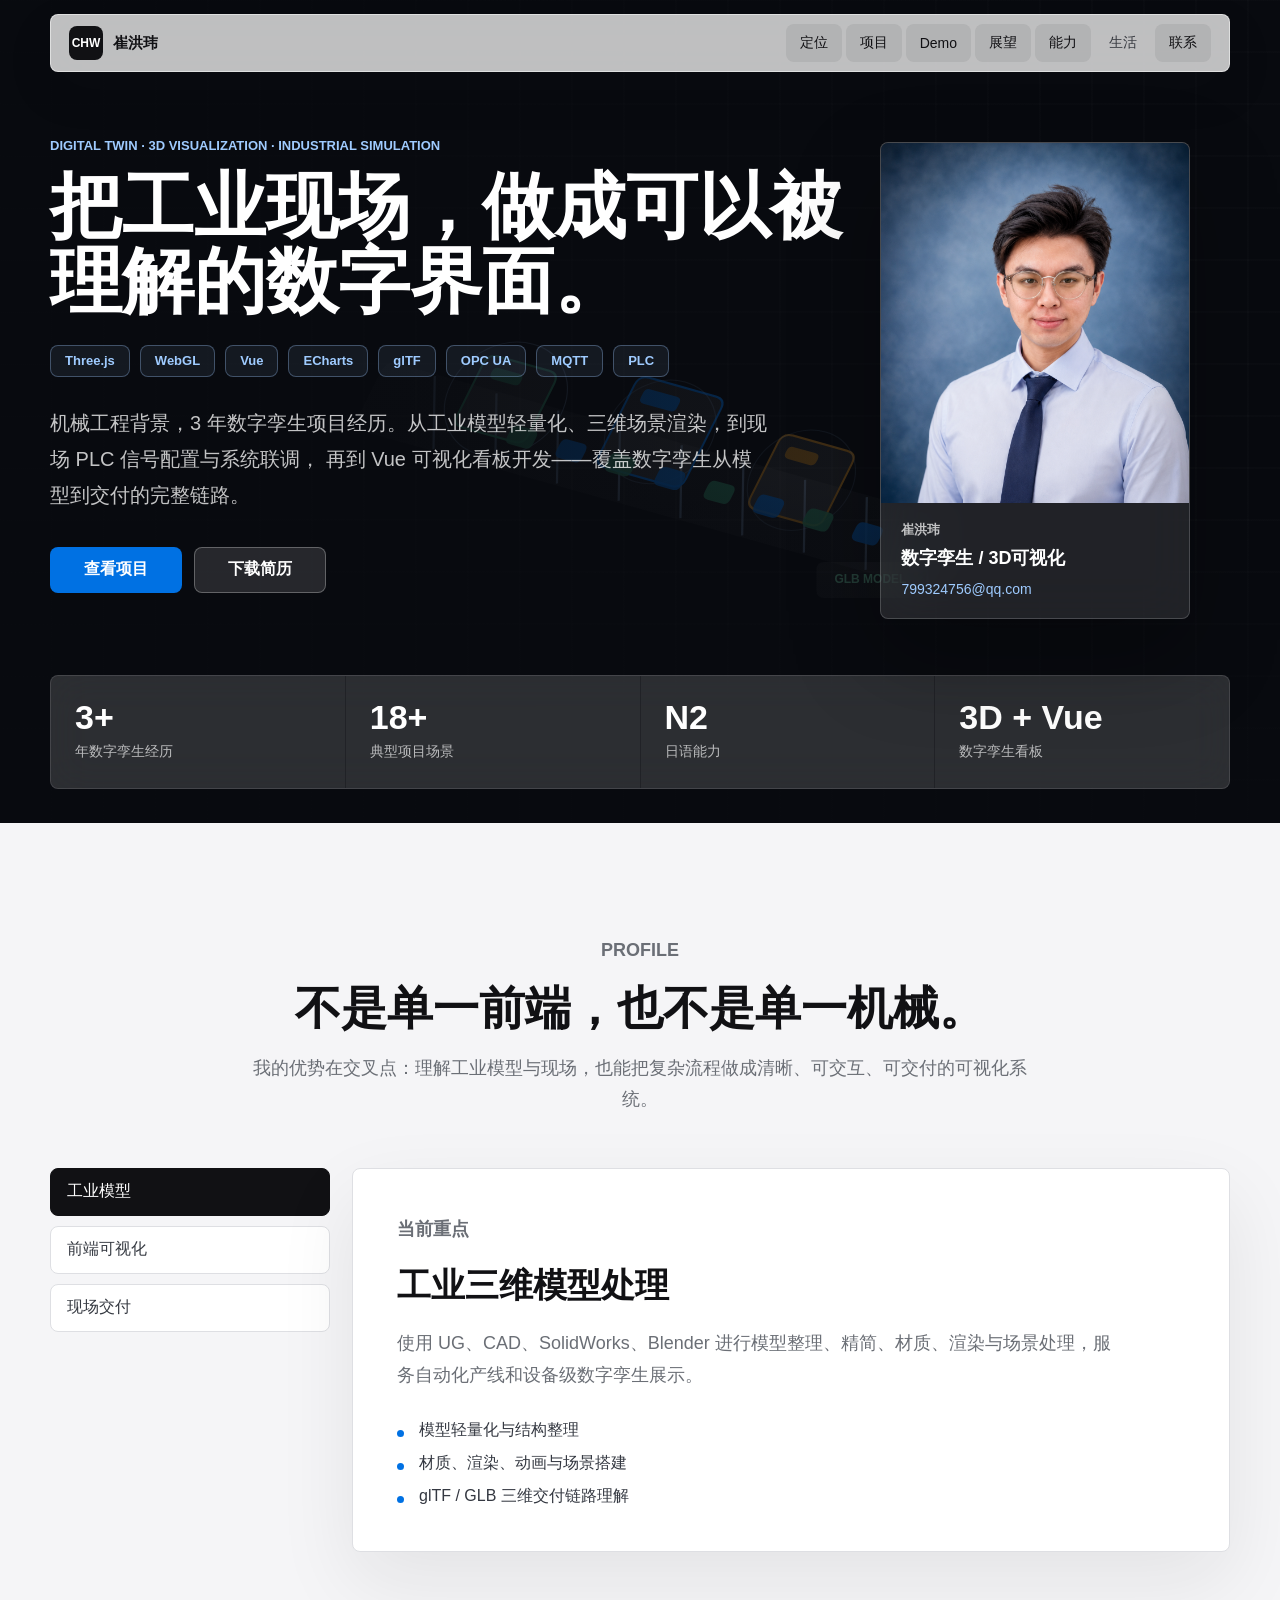
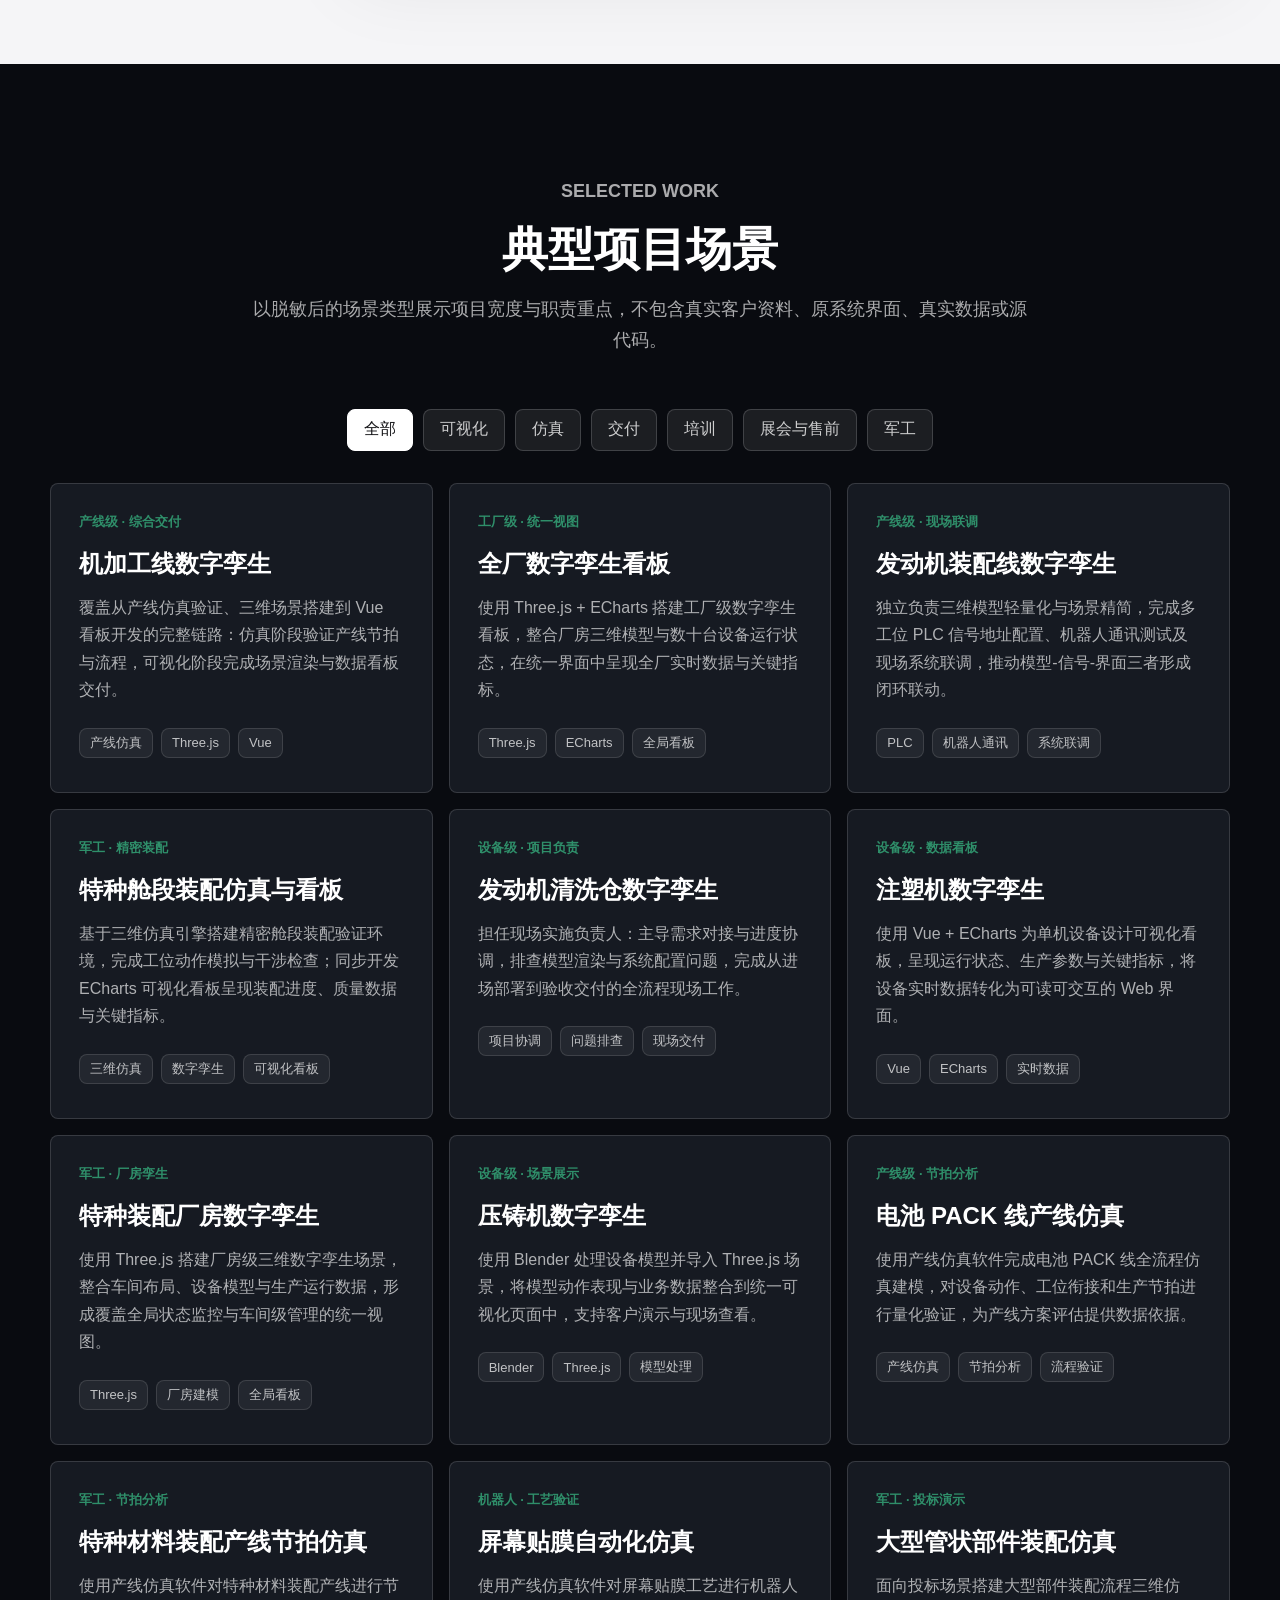
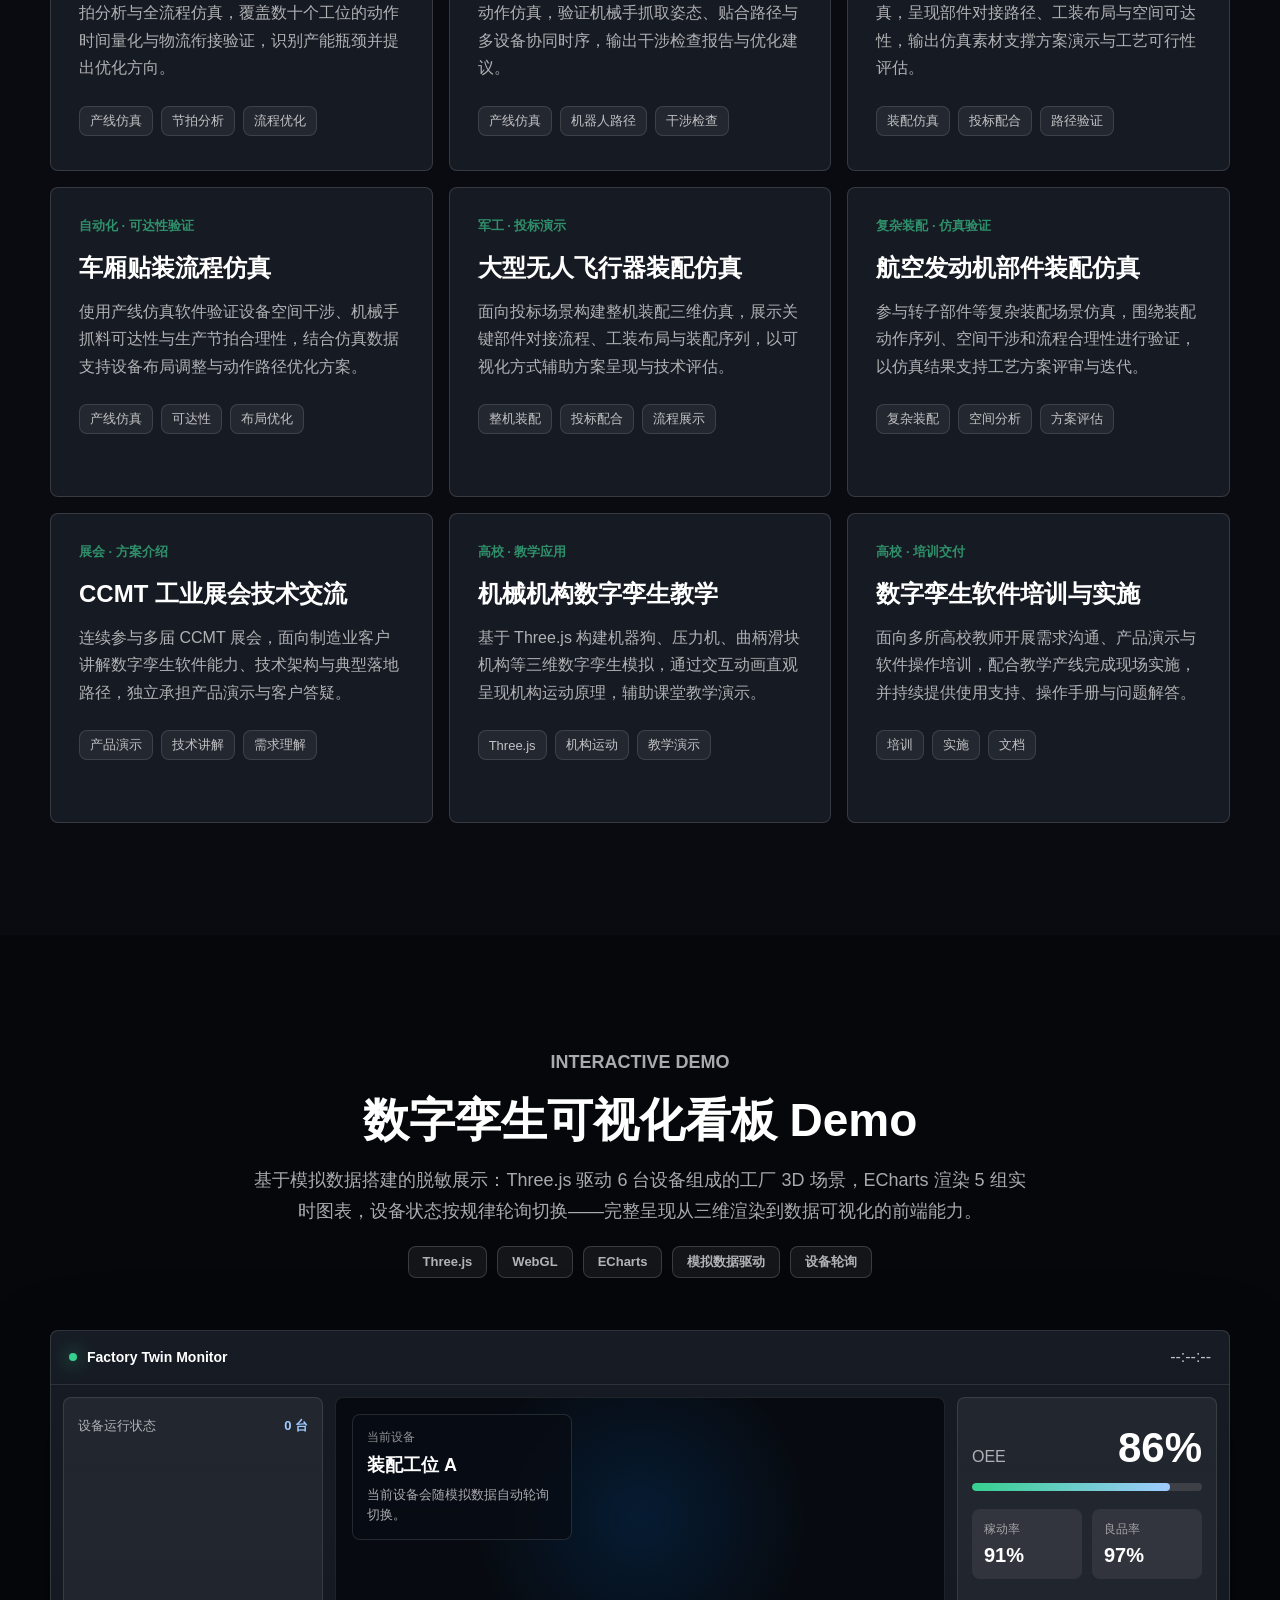
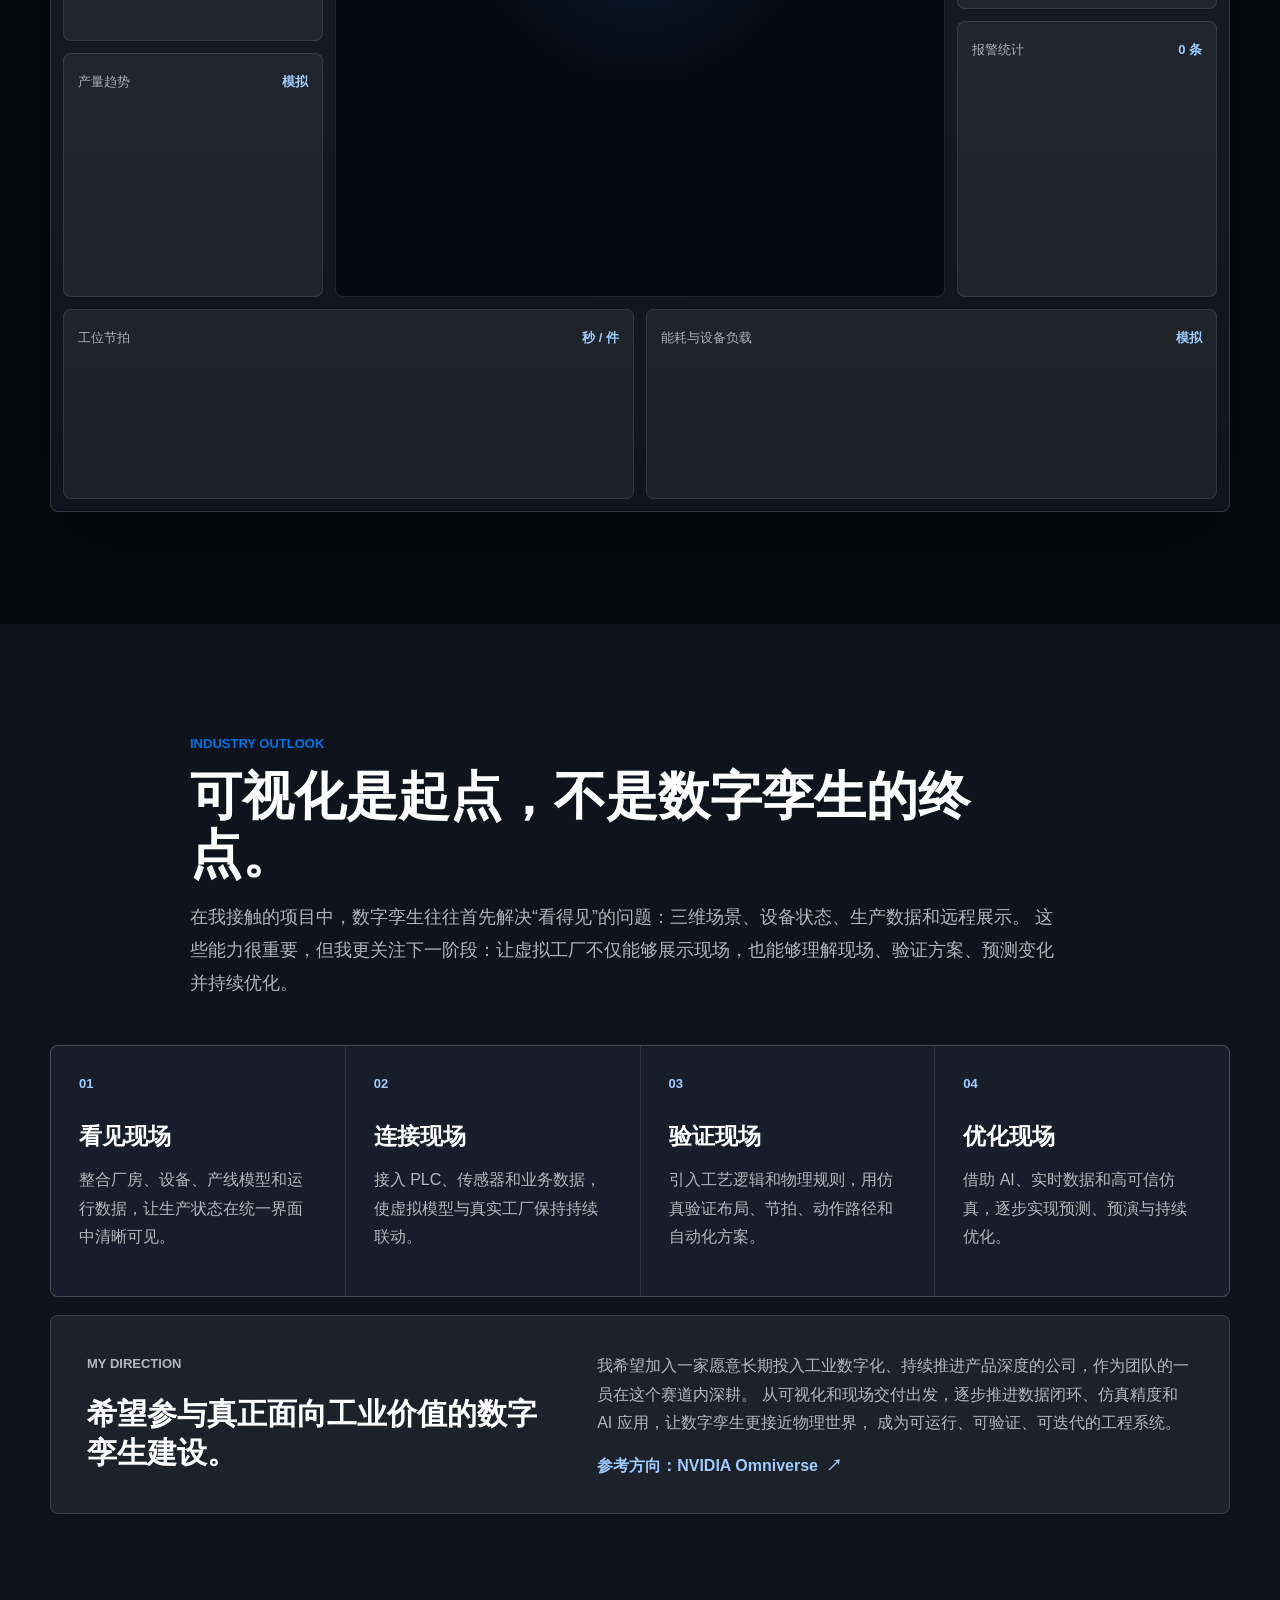
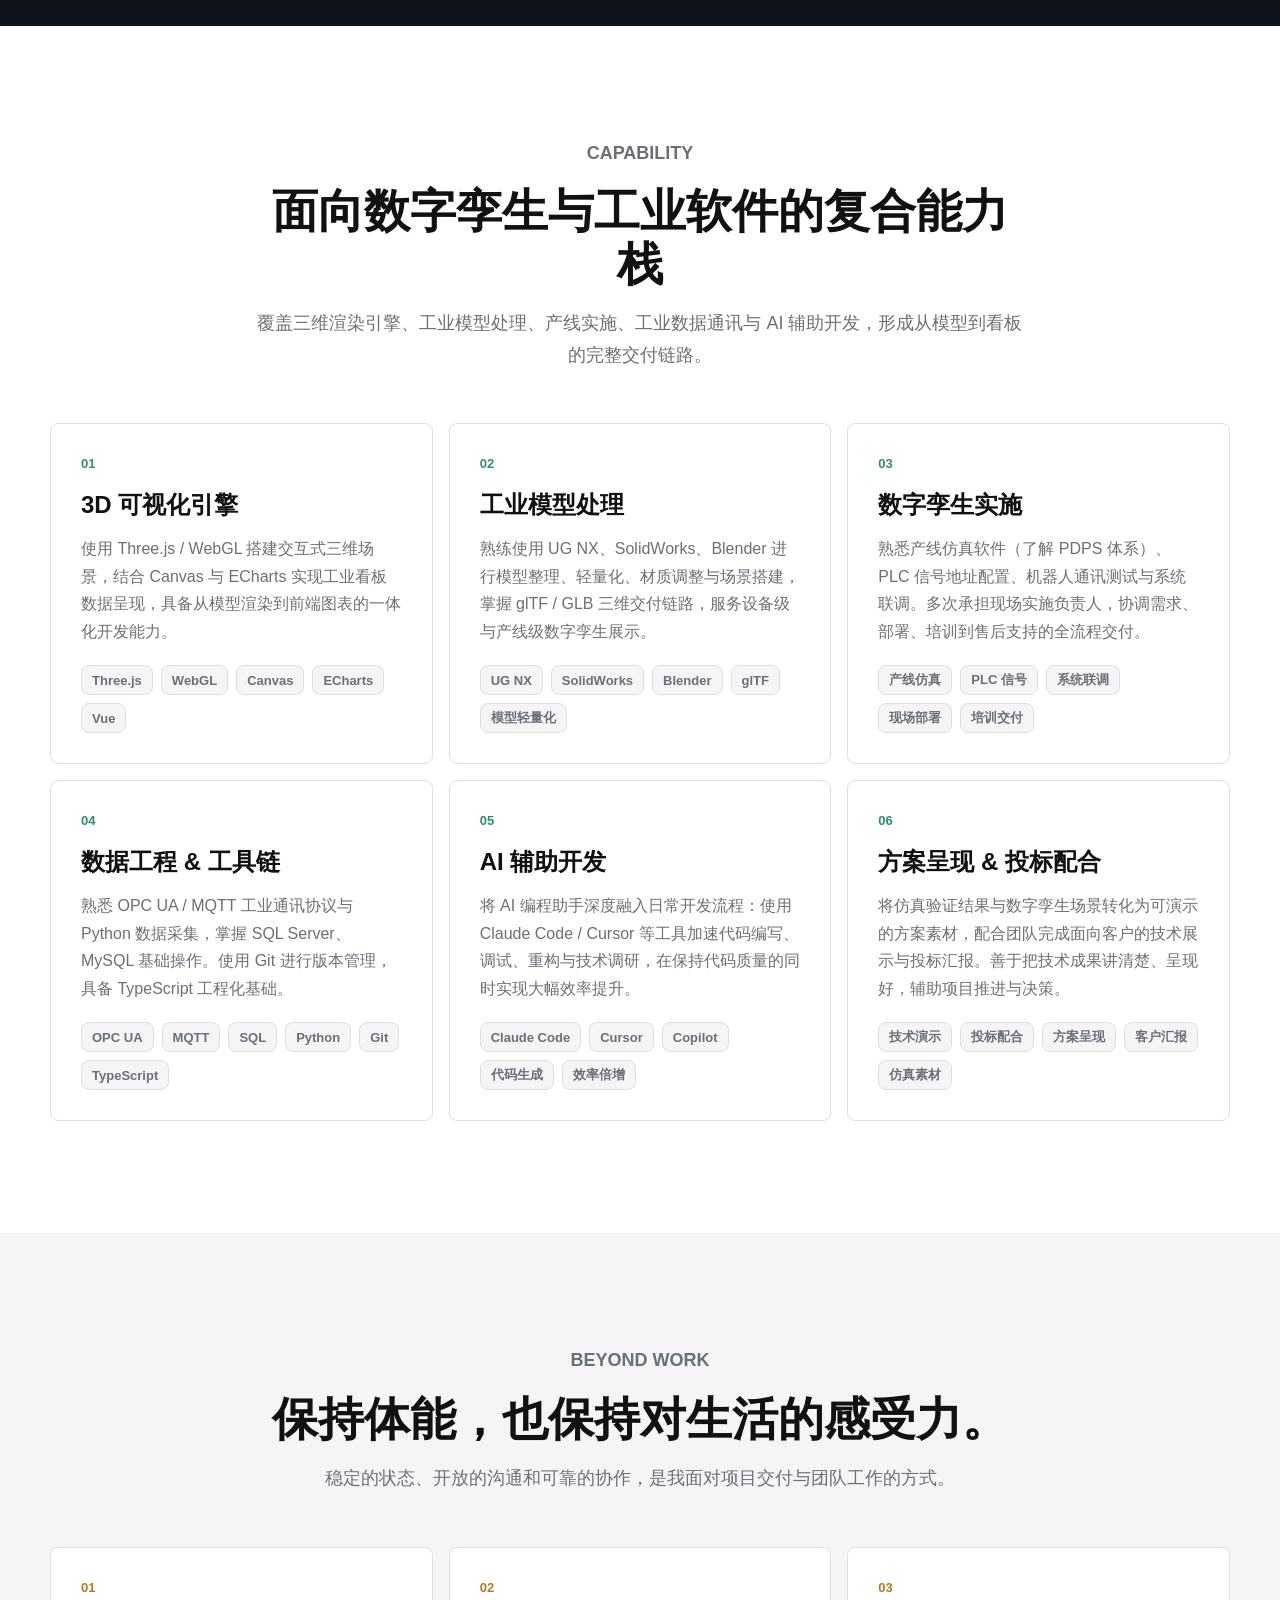
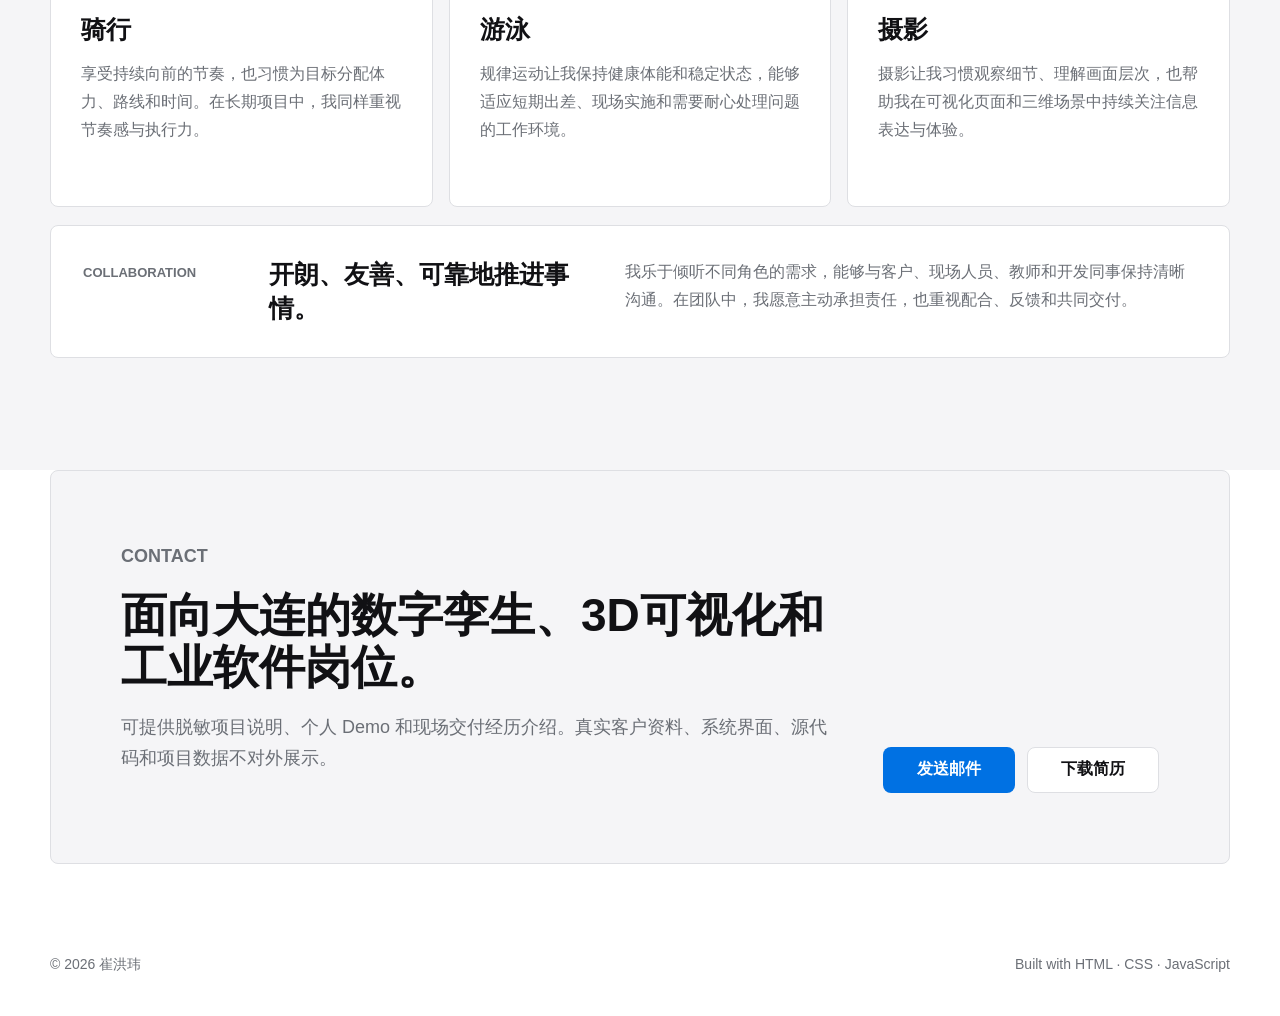
==== commit 177b46c6: "移动端照片优化：去掉横向小卡片，改为居中展示原有大照片" ====
--- a/index.html
+++ b/index.html
@@ -53,9 +53,6 @@
               下载简历
             </a>
           </div>
-          <div class="hero-mobile-avatar" aria-hidden="true">
-            <img src="./assets/portrait.png" alt="崔洪玮" />
-          </div>
         </div>
         <aside class="hero-profile-card" aria-label="个人照片与联系信息">
           <div class="portrait-frame">
--- a/styles.css
+++ b/styles.css
@@ -1067,10 +1067,6 @@
   transform: translateY(0);
 }
 
-.hero-mobile-avatar {
-  display: none;
-}
-
 @media (max-width: 980px) {
   .site-header {
     width: calc(100% - 24px);
@@ -1092,27 +1088,18 @@
     grid-template-columns: repeat(2, 1fr);
   }
 
+  /* 移动端照片：去掉绝对定位，居中展示 */
   .hero-profile-card {
-    display: none;
-  }
-
-  .hero-mobile-avatar {
-    display: flex;
-    align-items: center;
-    gap: 16px;
-    margin-top: 28px;
-    padding: 16px 20px;
-    border: 1px solid rgba(255, 255, 255, 0.14);
-    border-radius: 8px;
-    background: rgba(255, 255, 255, 0.08);
-  }
-
-  .hero-mobile-avatar img {
-    width: 56px;
-    height: 56px;
-    border-radius: 50%;
-    object-fit: cover;
-    border: 2px solid rgba(255, 255, 255, 0.3);
+    position: relative;
+    right: auto;
+    top: auto;
+    width: min(360px, 90%);
+    margin: 0 auto 20px;
+    order: -1;
+  }
+
+  .portrait-frame {
+    height: 260px;
   }
 
   .focus-layout,
@@ -1210,20 +1197,9 @@
     font-size: 12px;
   }
 
-  .hero-mobile-avatar {
-    display: flex;
-    align-items: center;
-    gap: 14px;
-    margin-top: 24px;
-    padding: 14px 16px;
-    border: 1px solid rgba(255, 255, 255, 0.14);
-    border-radius: 8px;
-    background: rgba(255, 255, 255, 0.08);
-  }
-
-  .hero-mobile-avatar img {
-    width: 48px;
-    height: 48px;
+  /* 小屏照片进一步缩小 */
+  .portrait-frame {
+    height: 220px;
   }
 
   .section {
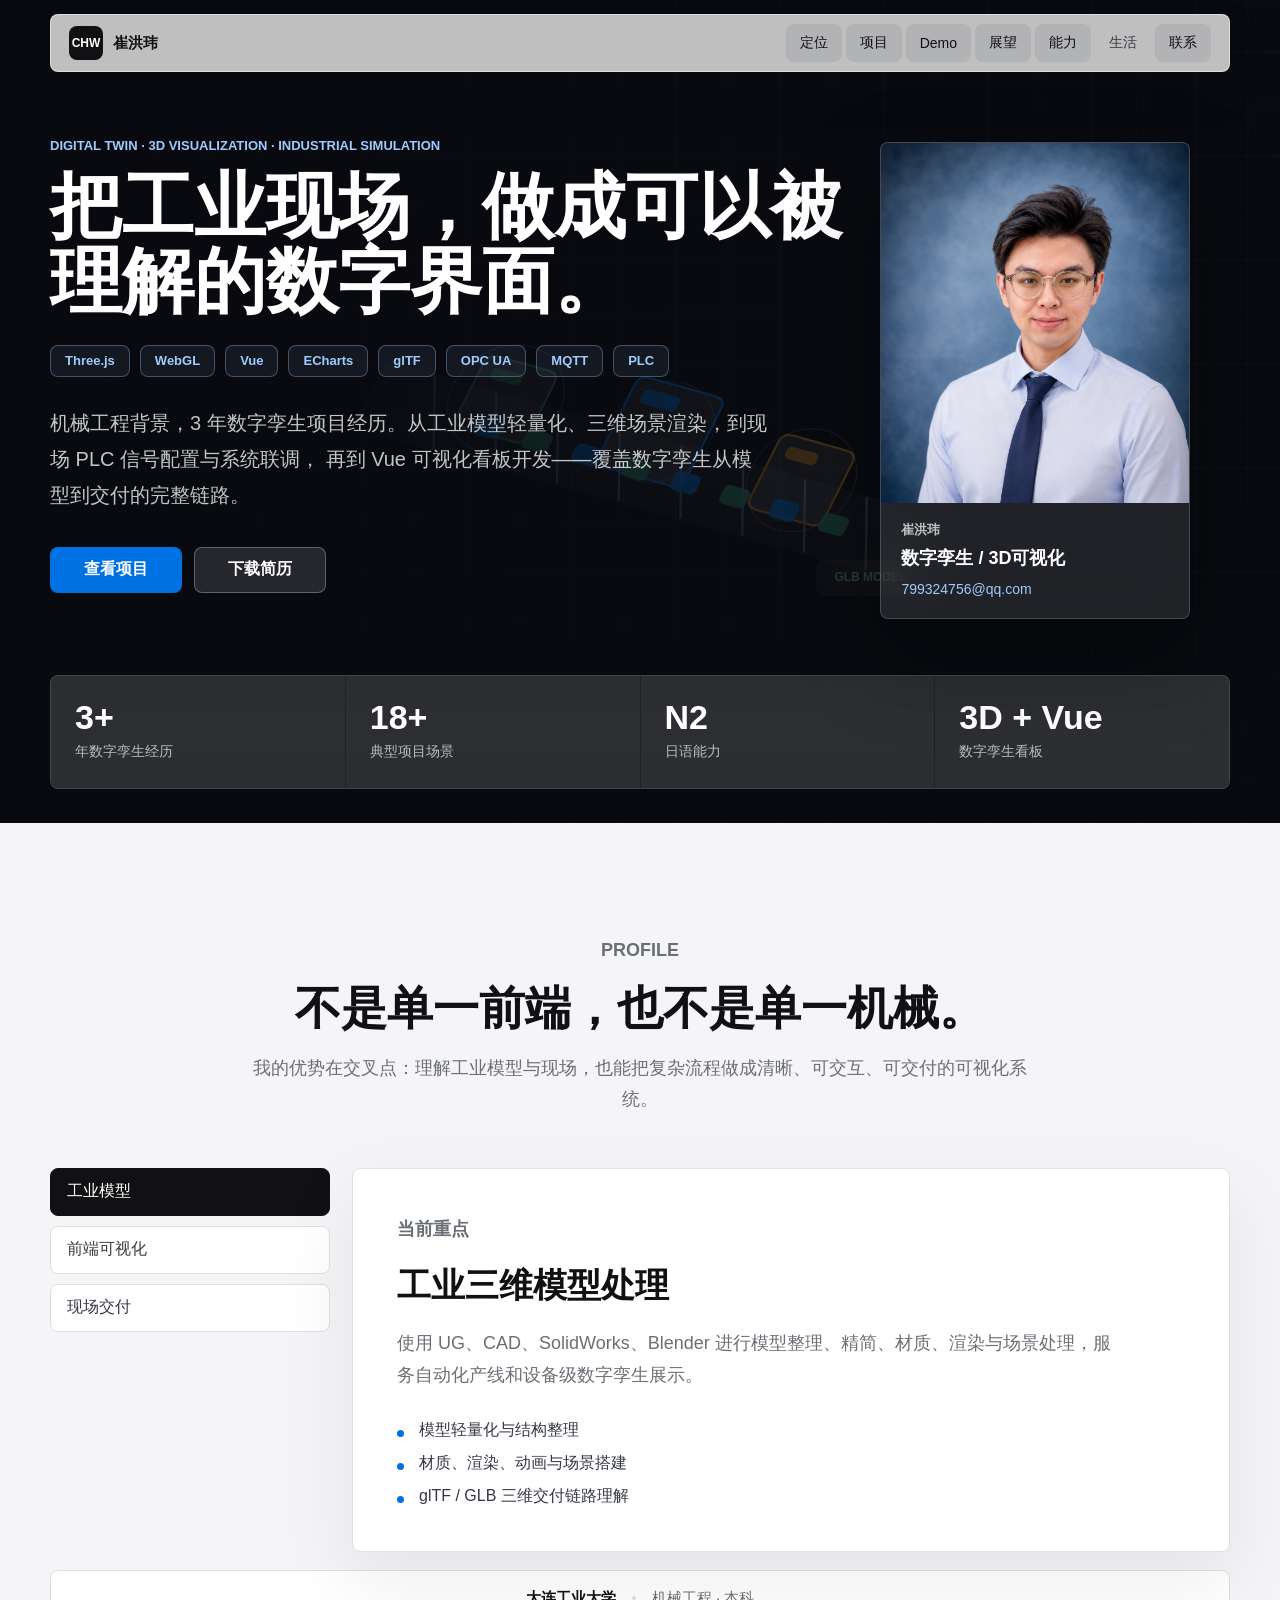
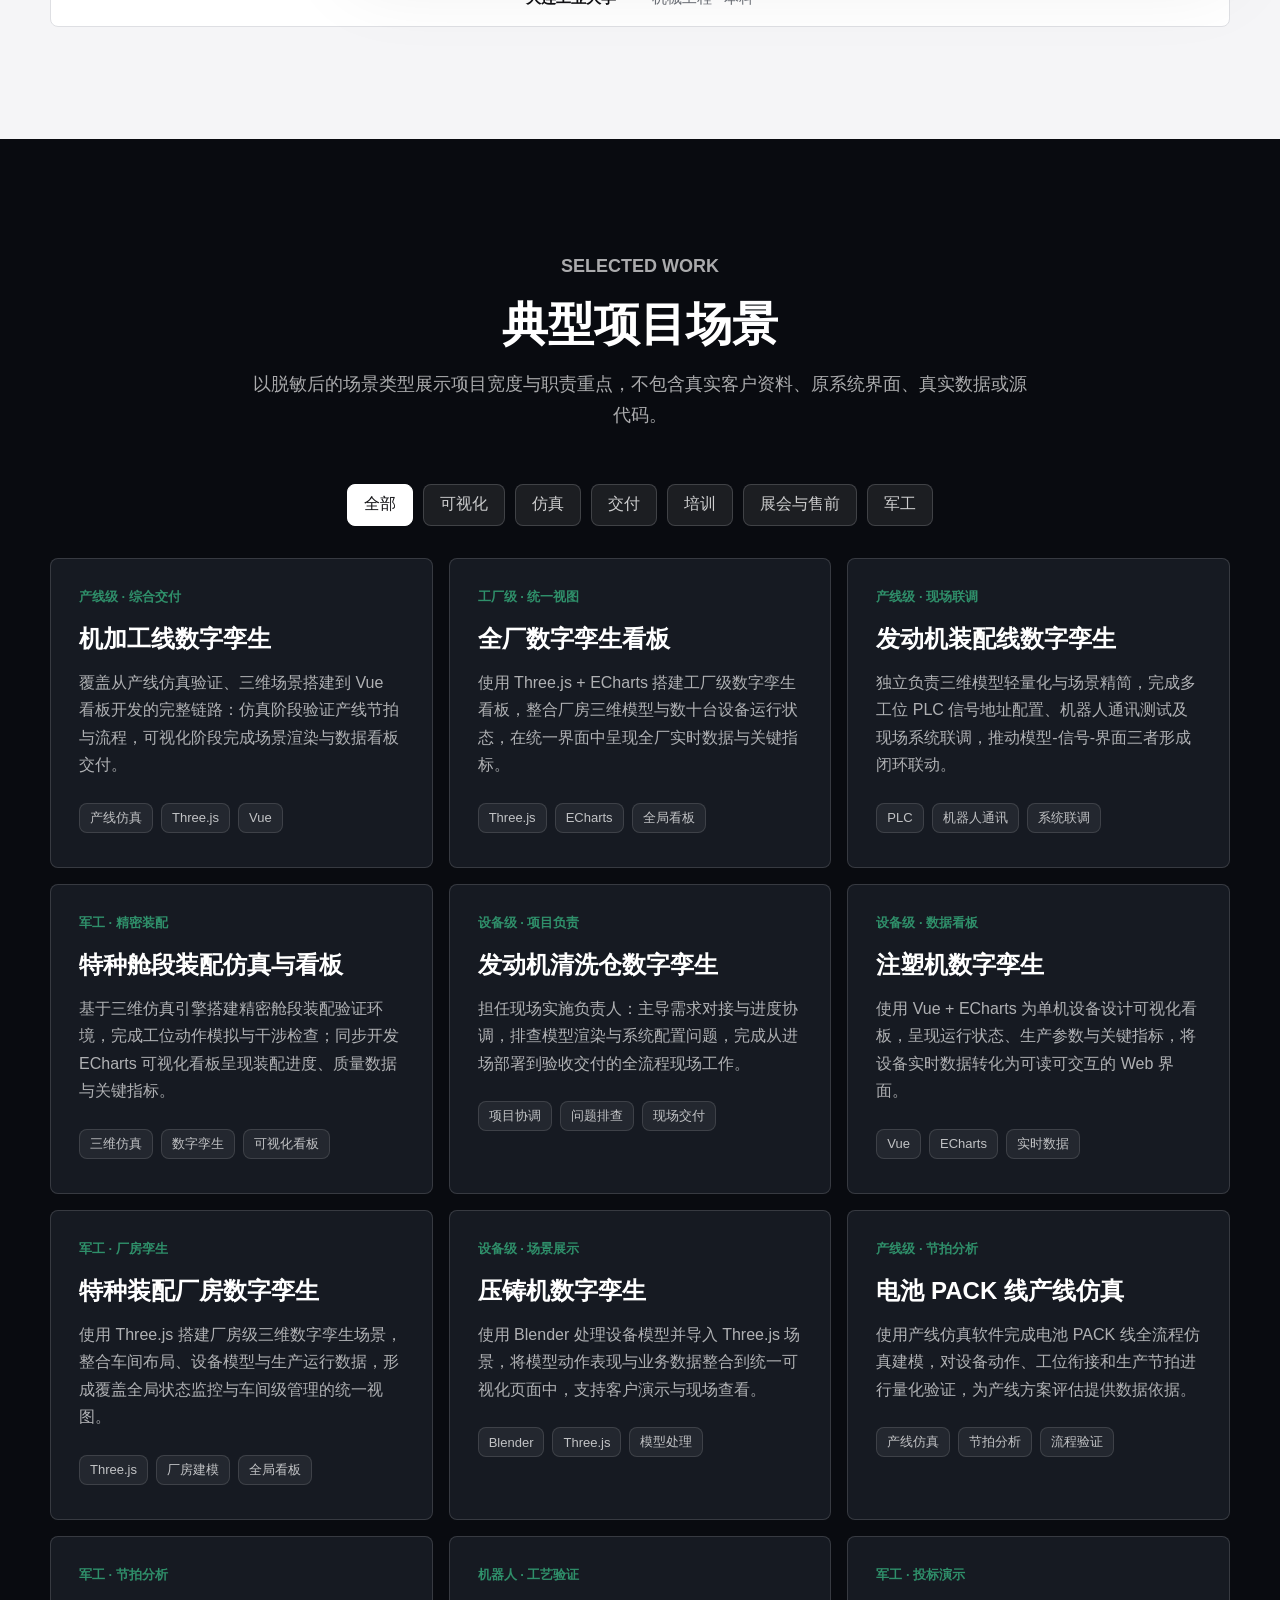
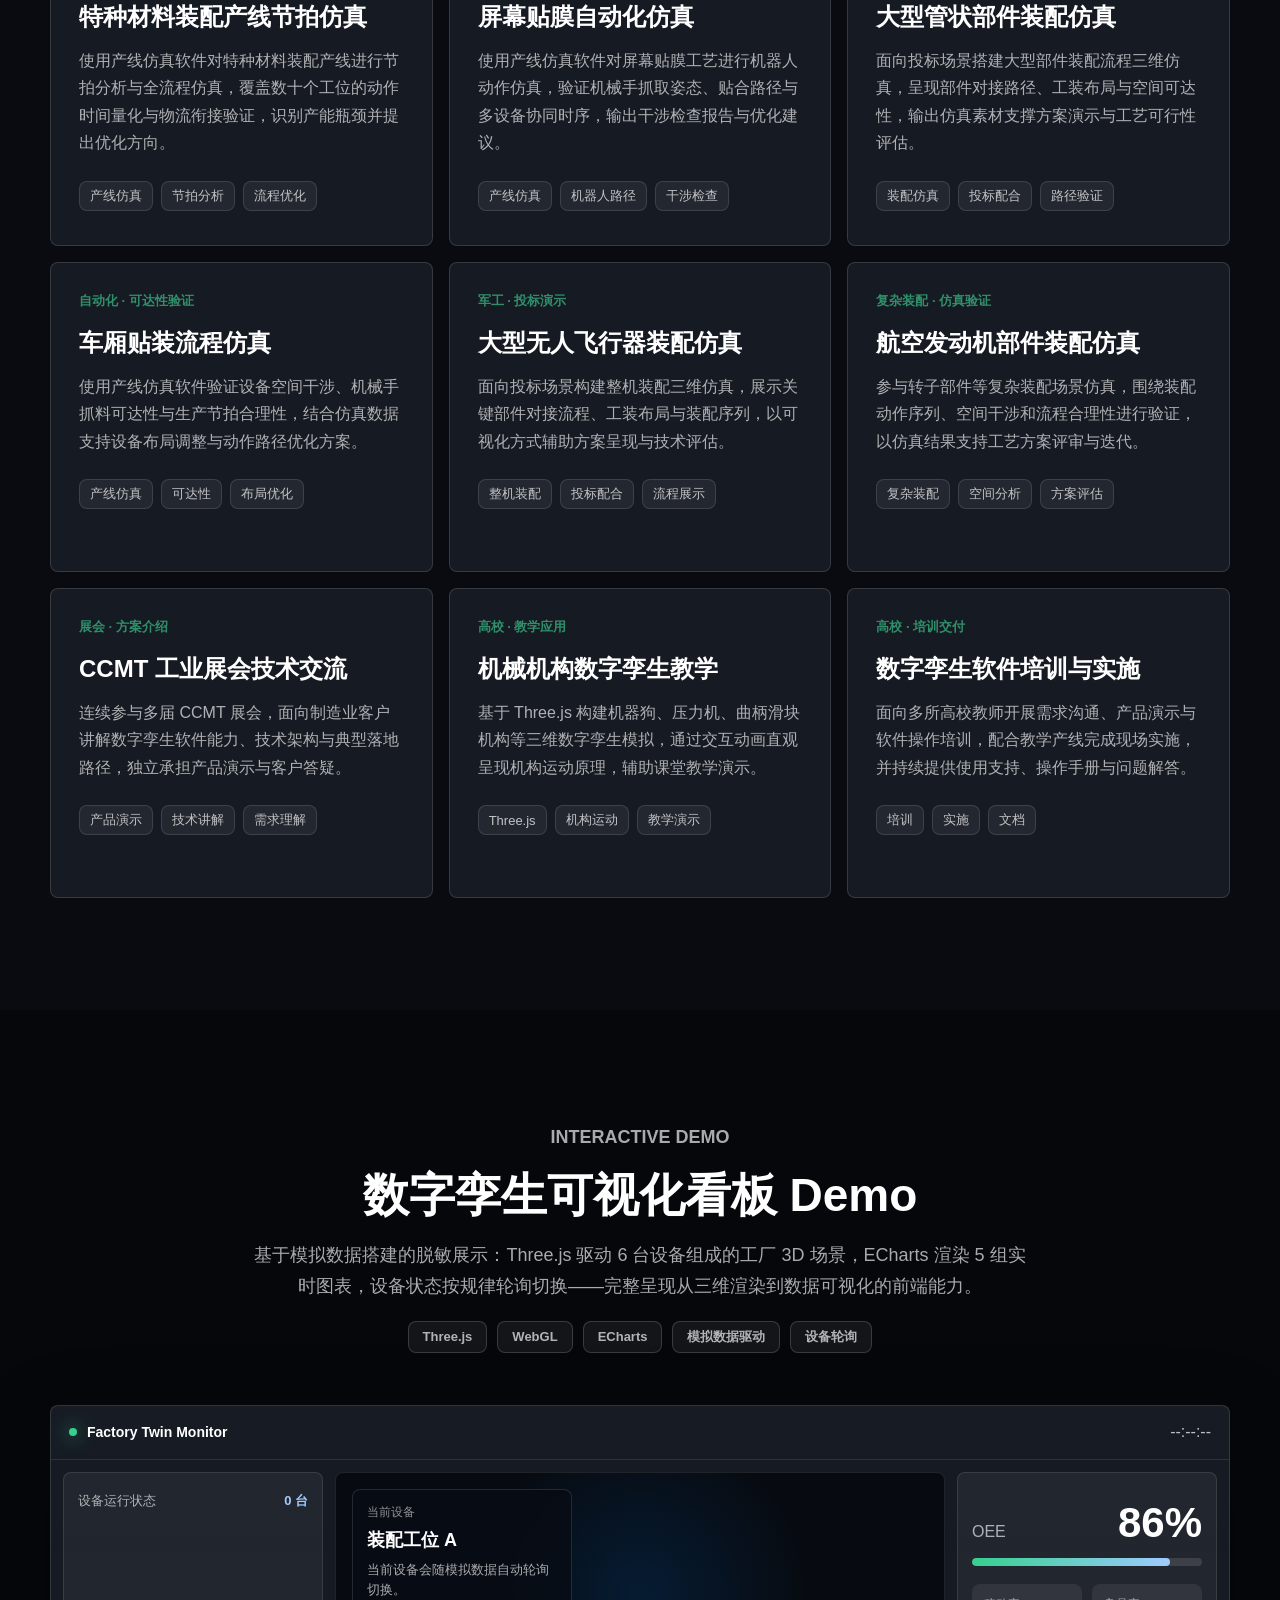
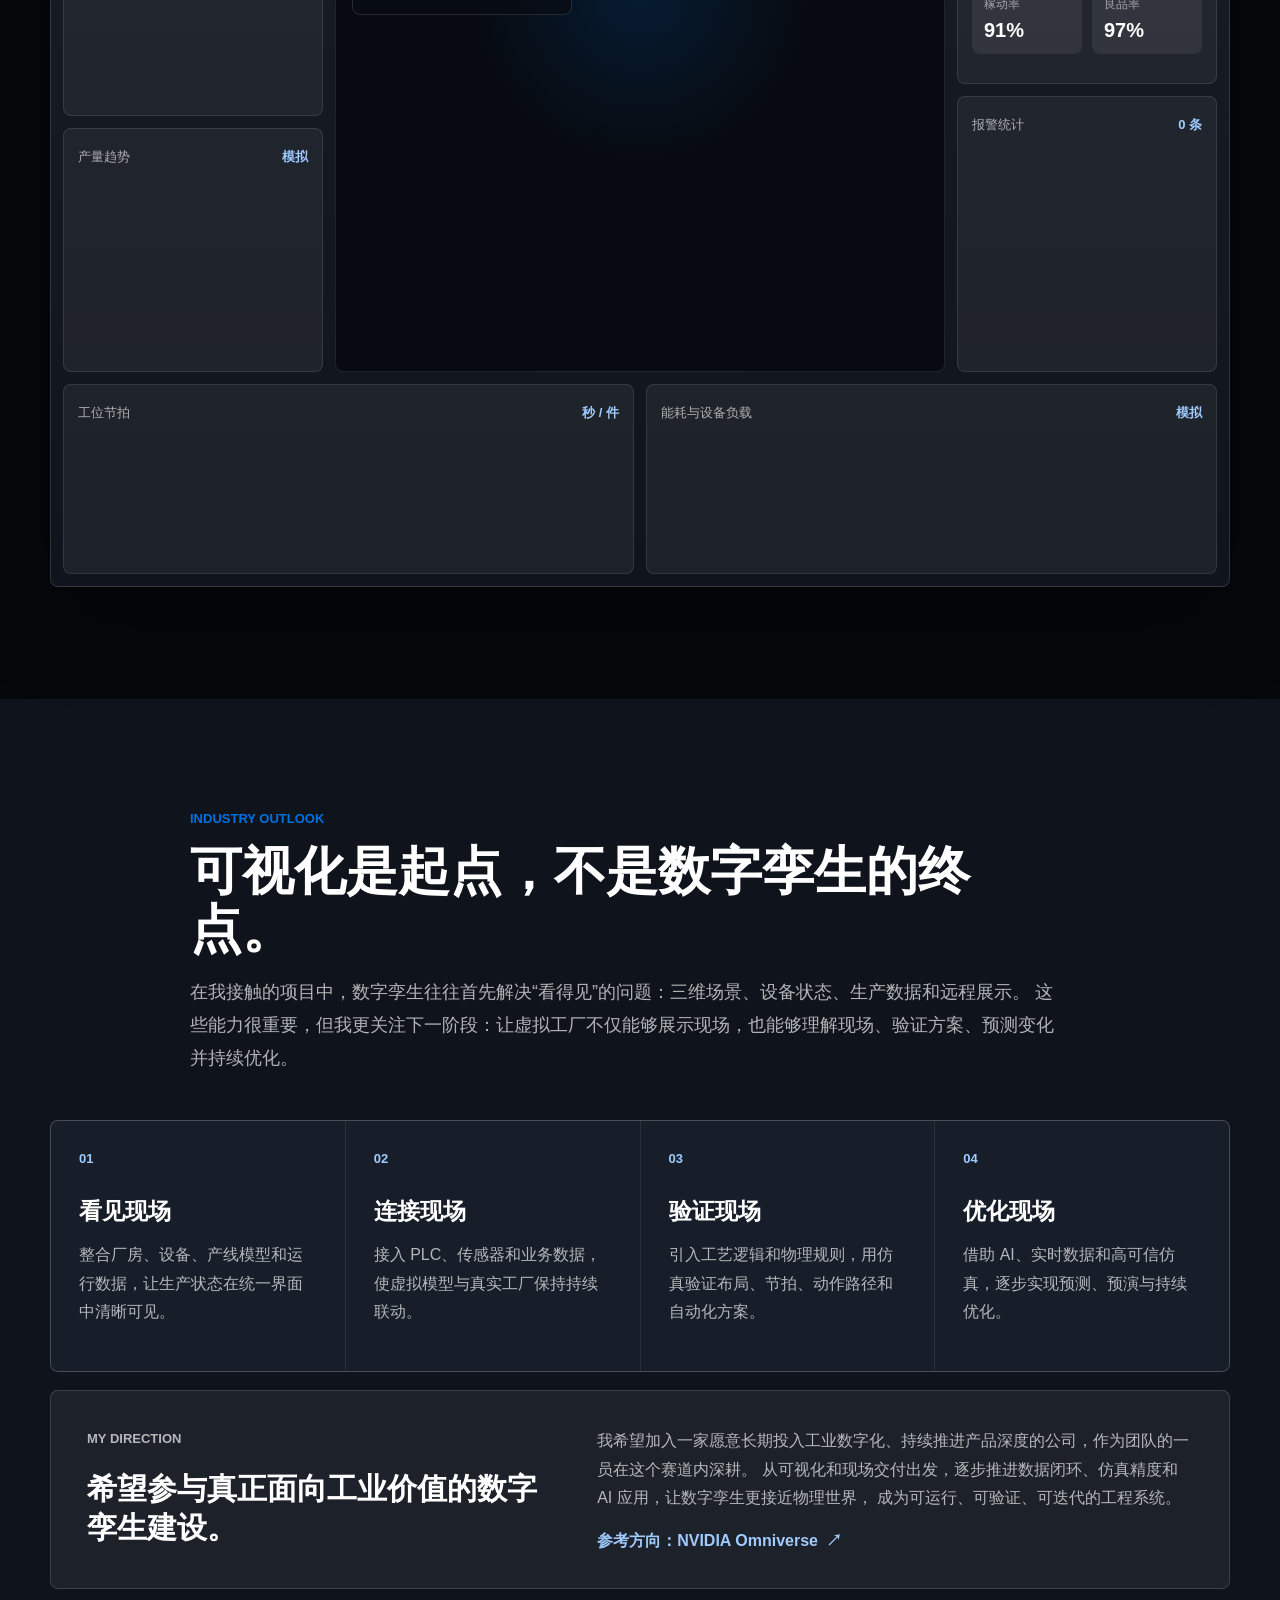
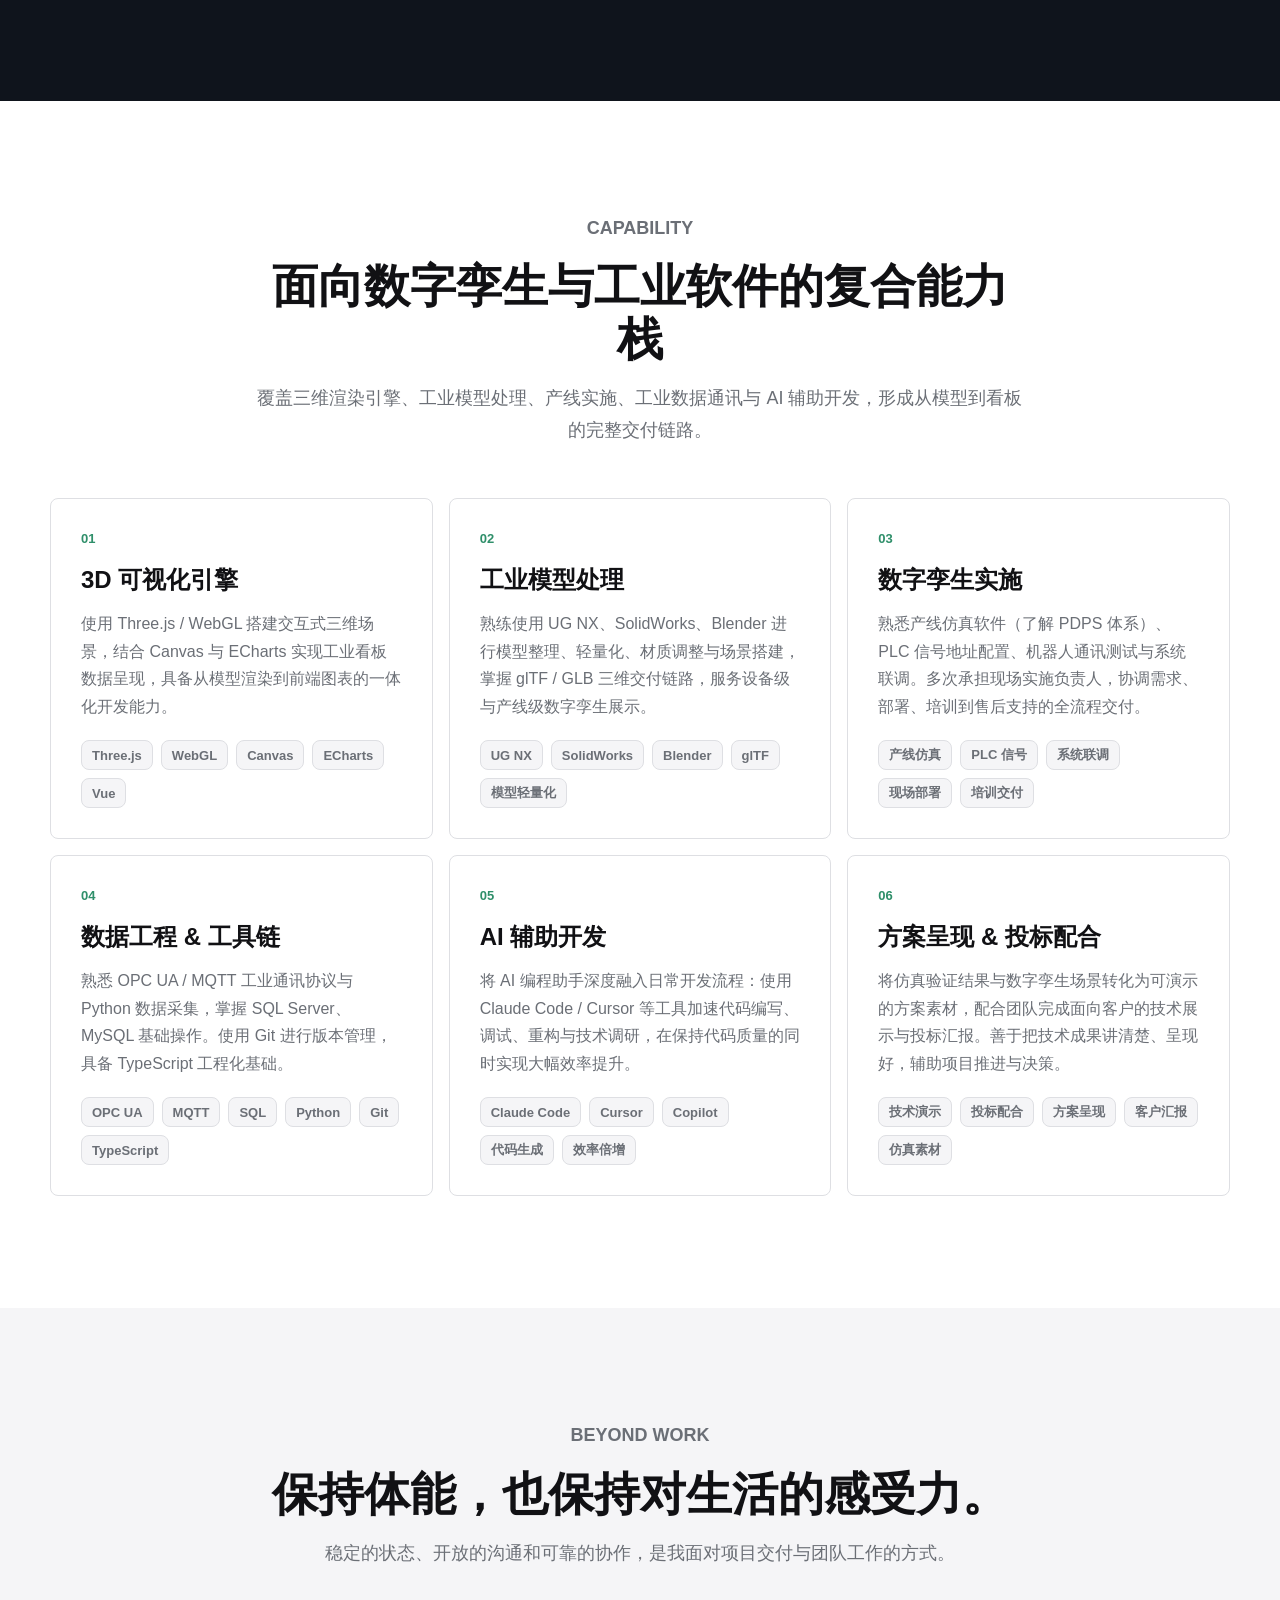
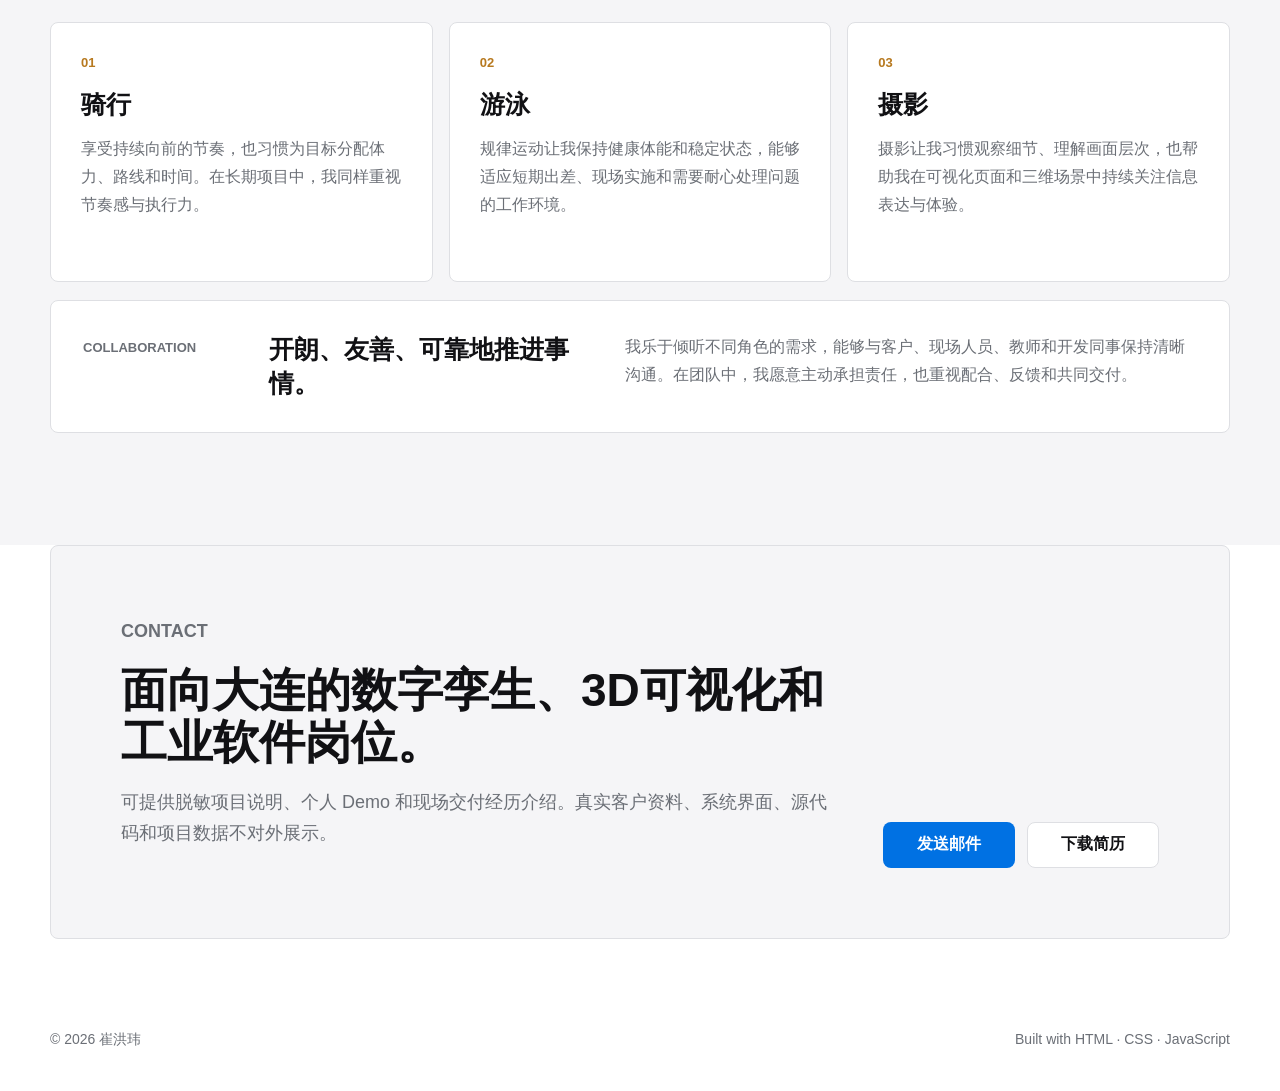
==== commit 2239afb8: "新增教育背景条：大连工业大学 · 机械工程（本科）" ====
--- a/index.html
+++ b/index.html
@@ -119,6 +119,12 @@
             </ul>
           </article>
         </div>
+
+        <div class="education-strip">
+          <span class="edu-school">大连工业大学</span>
+          <span class="edu-divider" aria-hidden="true"></span>
+          <span>机械工程 · 本科</span>
+        </div>
       </section>
 
       <section class="section dark-section" id="work" aria-labelledby="work-title">
--- a/styles.css
+++ b/styles.css
@@ -374,6 +374,33 @@
   background: var(--subtle);
 }
 
+.education-strip {
+  display: flex;
+  align-items: center;
+  justify-content: center;
+  gap: 16px;
+  width: min(var(--max), 100%);
+  margin: 18px auto 0;
+  padding: 18px 24px;
+  border: 1px solid var(--line);
+  border-radius: 8px;
+  background: #ffffff;
+  color: var(--muted);
+  font-size: 15px;
+}
+
+.edu-school {
+  color: var(--ink);
+  font-weight: 650;
+}
+
+.edu-divider {
+  width: 4px;
+  height: 4px;
+  border-radius: 50%;
+  background: var(--line);
+}
+
 .focus-layout {
   display: grid;
   grid-template-columns: 280px 1fr;
@@ -1252,7 +1279,8 @@
   }
 
   .twin-stage {
-    min-height: 300px;
+    height: 340px;
+    min-height: 0;
     order: -1;
   }
 
